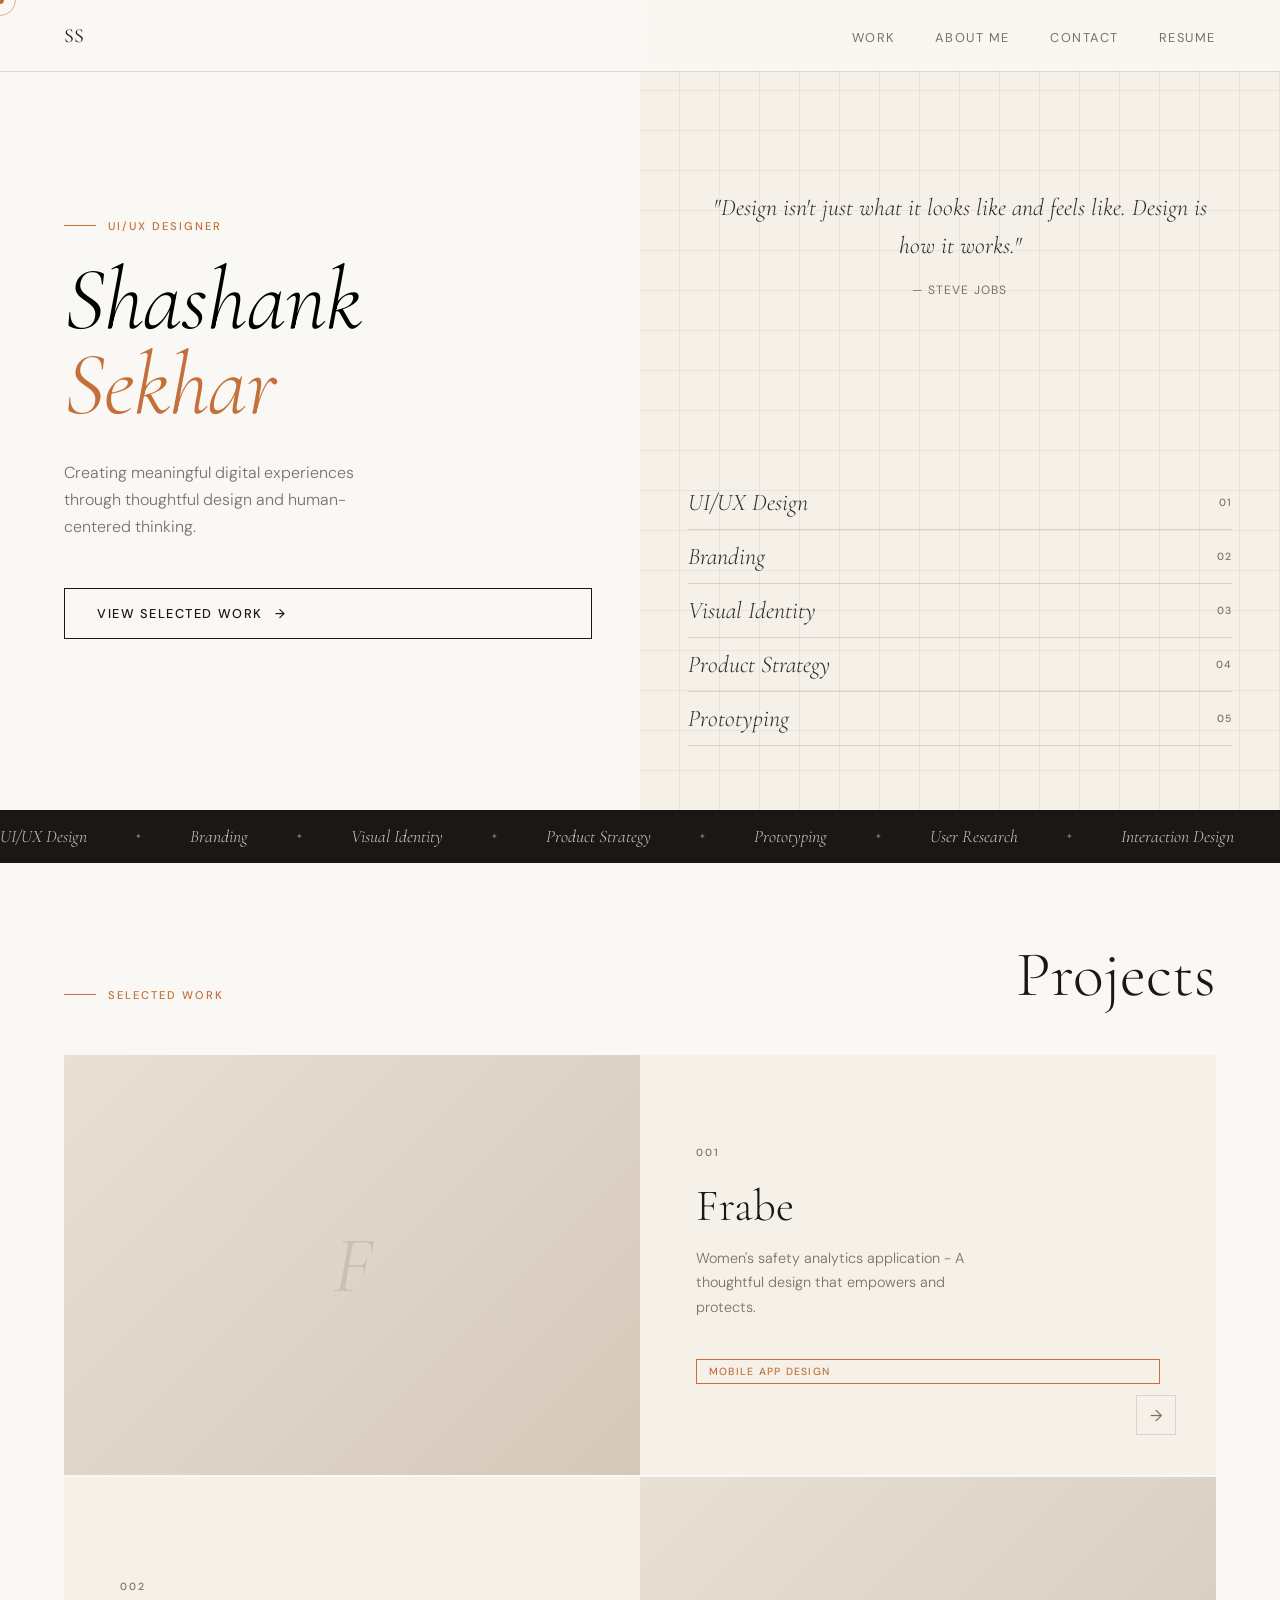
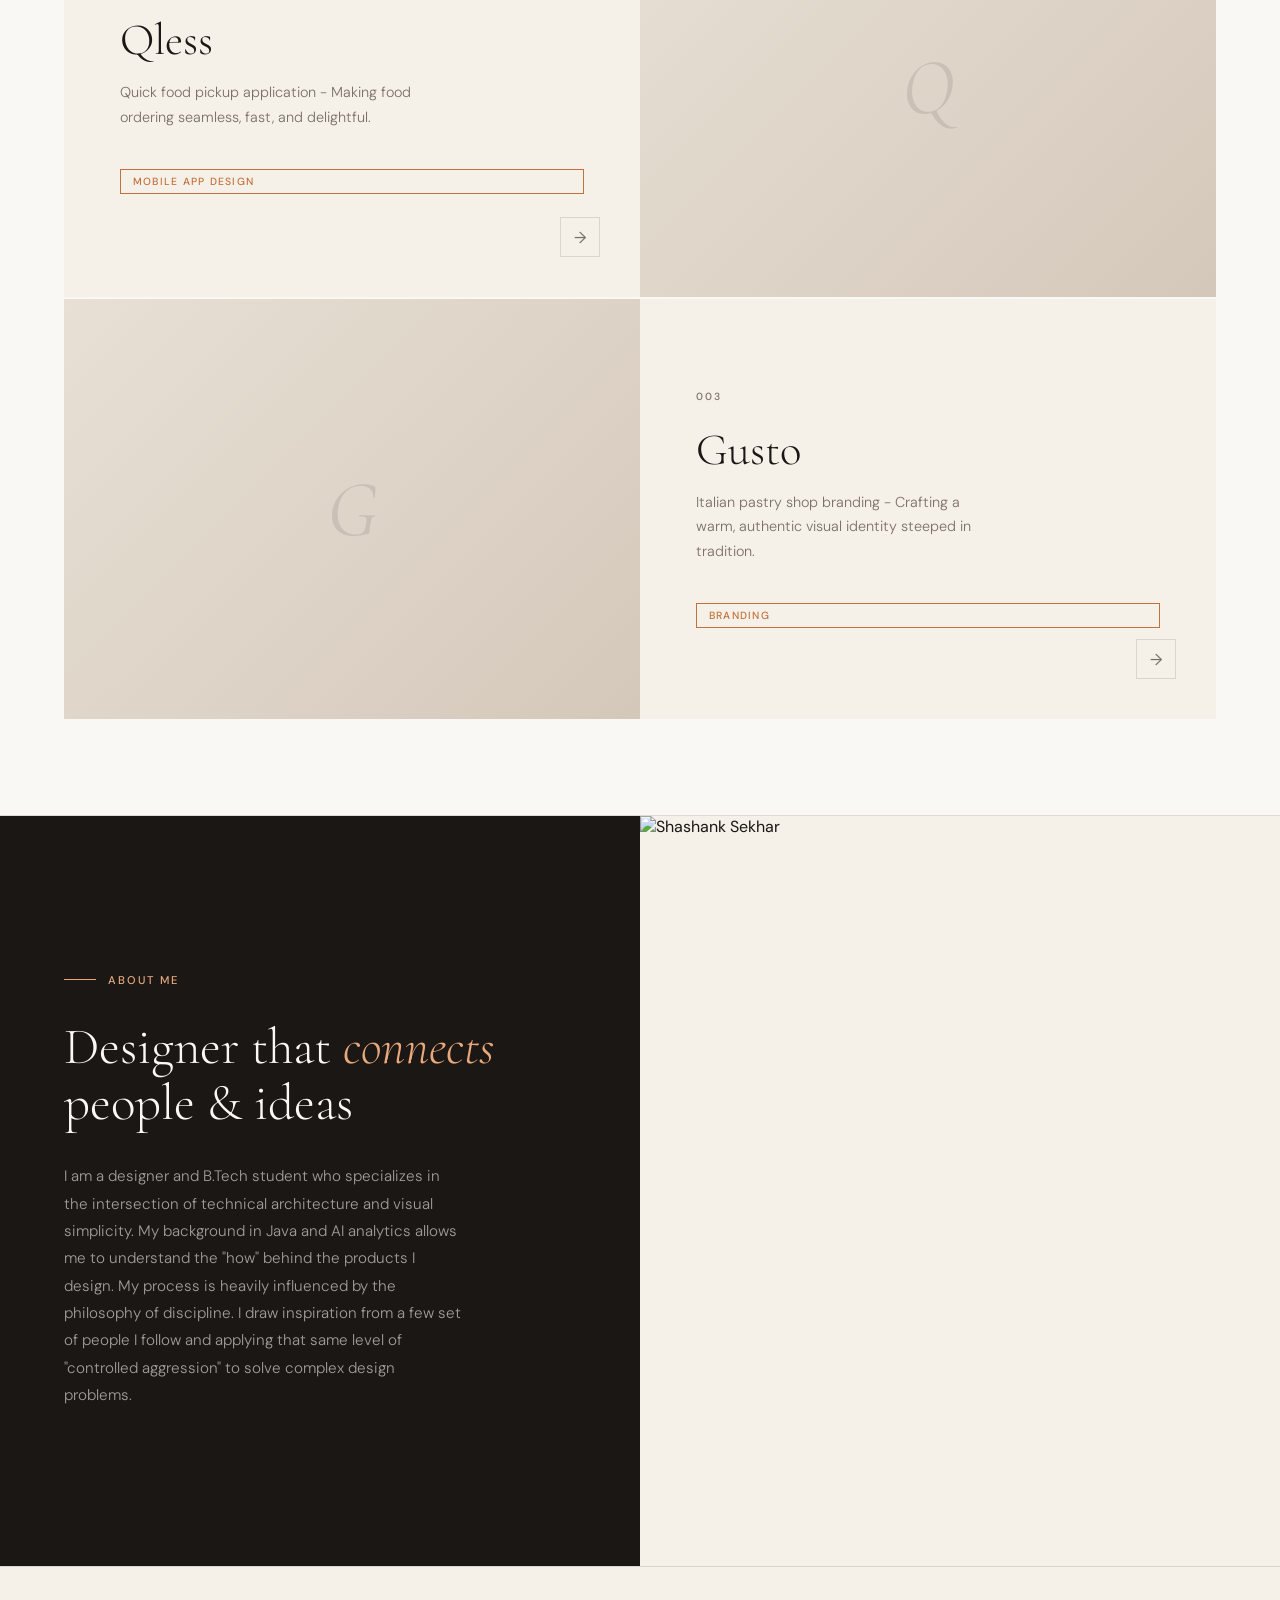
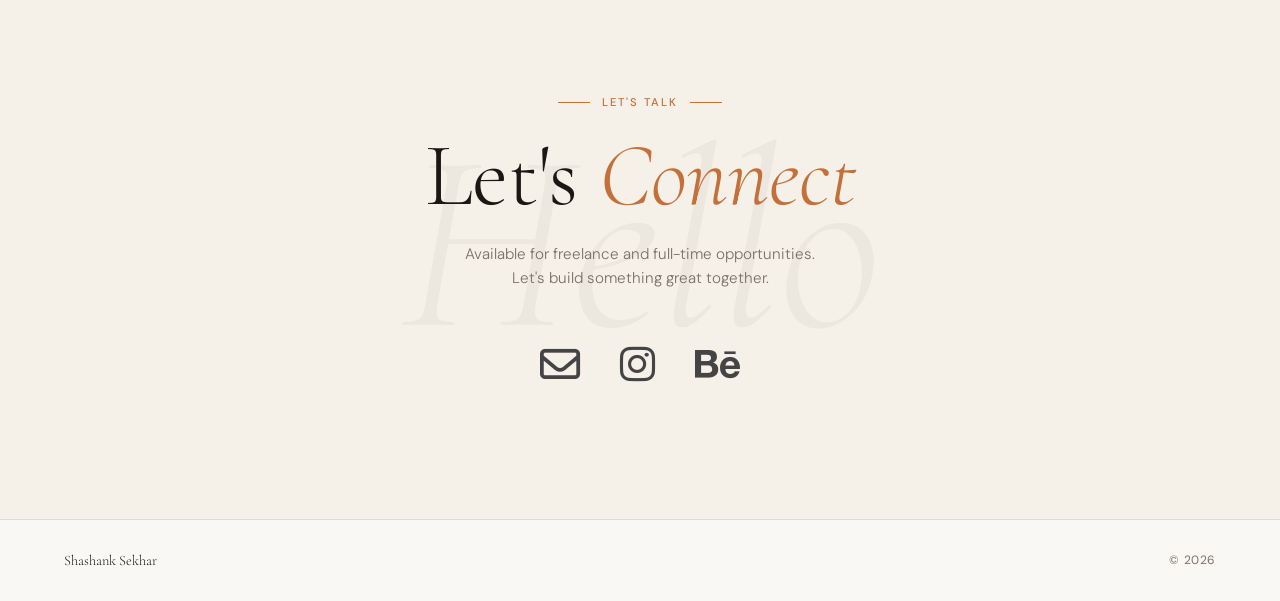
==== index.html @ e423a599 "Update index.html" ====
<!DOCTYPE html>
<html lang="en">
<head>
<meta charset="UTF-8">
<meta name="viewport" content="width=device-width, initial-scale=1.0">
<title>Shashank Sekhar — UI/UX Designer</title>
<link href="https://fonts.googleapis.com/css2?family=Cormorant+Garamond:ital,wght@0,300;0,400;0,500;1,300;1,400&family=DM+Sans:wght@300;400;500&display=swap" rel="stylesheet">
<link rel="stylesheet" href="https://cdnjs.cloudflare.com/ajax/libs/font-awesome/6.7.2/css/all.min.css">
<style>
  *, *::before, *::after { box-sizing: border-box; margin: 0; padding: 0; }

  :root {
    --cream: #F5F0E8;
    --off-white: #FAF8F4;
    --dark: #1A1714;
    --dark-2: #2E2A26;
    --accent: #C4703A;
    --accent-light: #E8A87C;
    --muted: #7A7068;
    --line: rgba(26,23,20,0.12);
    --font-serif: 'Cormorant Garamond', Georgia, serif;
    --font-sans: 'DM Sans', system-ui, sans-serif;
  }

  html { scroll-behavior: smooth; }

  body {
    font-family: var(--font-sans);
    background: var(--off-white);
    color: var(--dark);
    overflow-x: hidden;
  }

  /* NAV */
  nav {
    position: fixed;
    top: 0; left: 0; right: 0;
    z-index: 100;
    display: flex;
    justify-content: space-between;
    align-items: center;
    padding: 1.5rem 4rem;
    mix-blend-mode: normal;
  }

  nav::before {
    content: '';
    position: absolute;
    inset: 0;
    background: rgba(250,248,244,0.85);
    backdrop-filter: blur(12px);
    -webkit-backdrop-filter: blur(12px);
    border-bottom: 1px solid var(--line);
  }

  .nav-logo {
    font-family: var(--font-serif);
    font-size: 1.25rem;
    font-weight: 400;
    letter-spacing: 0.02em;
    color: var(--dark);
    text-decoration: none;
    position: relative;
  }

  .nav-links {
    display: flex;
    gap: 2.5rem;
    list-style: none;
    position: relative;
  }

  .nav-links a {
    font-size: 0.8rem;
    font-weight: 400;
    letter-spacing: 0.12em;
    text-transform: uppercase;
    color: var(--muted);
    text-decoration: none;
    transition: color 0.3s;
  }

  .nav-links a:hover { color: var(--dark); }

  .social-links {
    display: flex;
    justify-content: center;
    gap: 40px;
  }

  .social-icon {
    font-size: 2.5rem; /* Large enough to be a focal point */
    color: #444; /* Dim by default */
    transition: all 0.4s cubic-bezier(0.175, 0.885, 0.32, 1.275);
    text-decoration: none;
  }

  .social-icon:hover {
    color: var(--accent-purple);
    transform: translateY(-10px) scale(1.1); /* The signature "Designer" lift */
  }
  
  .fa-envelope:hover { color: #ea4335; } /* Gmail Red */
  .fa-instagram:hover { color: #e1306c; } /* Insta Pink */
  .fa-behance:hover { color: #0057ff; }   /* Behance Blue */


  /* HERO */
  .hero {
    min-height: 90vh;
    display: grid;
    grid-template-columns: 1fr 1fr;
    position: relative;
    overflow: hidden;
  }

  .hero-left {
    display: flex;
    flex-direction: column;
    justify-content: center;
    padding: 8rem 3rem 5rem 4rem;
    position: relative;
    z-index: 1;
  }

  .hero-label {
    font-size: 0.7rem;
    letter-spacing: 0.18em;
    text-transform: uppercase;
    color: var(--accent);
    margin-bottom: 1.5rem;
    font-weight: 500;
    display: flex;
    align-items: center;
    gap: 0.75rem;
  }

  .hero-label::before {
    content: '';
    display: block;
    width: 2rem;
    height: 1px;
    background: var(--accent);
  }

  .hero-name {
    font-family: var(--font-serif);
    font-size: clamp(3.5rem, 7vw, 6.5rem);
    font-weight: 300;
    line-height: 0.95;
    letter-spacing: -0.01em;
    margin-bottom: 2rem;
    color: var(--dark);
  }

  .hero-name em {
    font-style: italic;
    color: var(--accent);
  }

  .hero-desc {
    font-size: 1rem;
    line-height: 1.7;
    color: var(--muted);
    max-width: 30ch;
    margin-bottom: 3rem;
    font-weight: 300;
  }

  .hero-cta {
    display: inline-flex;
    align-items: center;
    gap: 0.75rem;
    font-size: 0.8rem;
    letter-spacing: 0.12em;
    text-transform: uppercase;
    font-weight: 500;
    color: var(--dark);
    text-decoration: none;
    padding: 1rem 2rem;
    border: 1px solid var(--dark);
    transition: all 0.3s;
    position: relative;
    overflow: hidden;
  }

  .hero-cta::before {
    content: '';
    position: absolute;
    inset: 0;
    background: var(--dark);
    transform: translateX(-100%);
    transition: transform 0.4s cubic-bezier(0.16, 1, 0.3, 1);
  }

  .hero-cta:hover::before { transform: translateX(0); }
  .hero-cta:hover { color: var(--off-white); }
  .hero-cta span { position: relative; }

  .hero-right {
    position: relative;
    background: var(--cream);
    overflow: hidden;
  }

  .hero-bg-pattern {
    position: absolute;
    inset: 0;
    opacity: 0.06;
    background-image:
      repeating-linear-gradient(0deg, transparent, transparent 39px, var(--dark) 39px, var(--dark) 40px),
      repeating-linear-gradient(90deg, transparent, transparent 39px, var(--dark) 39px, var(--dark) 40px);
  }

  .hero-skills {
    position: absolute;
    bottom: 4rem;
    left: 3rem;
    right: 3rem;
    display: flex;
    flex-direction: column;
    gap: 0.75rem;
  }

  .skill-item {
    display: flex;
    align-items: center;
    justify-content: space-between;
    padding-bottom: 0.75rem;
    border-bottom: 1px solid var(--line);
    animation: slideIn 0.6s both;
  }

  .skill-item:nth-child(1) { animation-delay: 0.1s; }
  .skill-item:nth-child(2) { animation-delay: 0.2s; }
  .skill-item:nth-child(3) { animation-delay: 0.3s; }
  .skill-item:nth-child(4) { animation-delay: 0.4s; }
  .skill-item:nth-child(5) { animation-delay: 0.5s; }

  @keyframes slideIn {
    from { opacity: 0; transform: translateX(20px); }
    to { opacity: 1; transform: translateX(0); }
  }

  .skill-name {
    font-family: var(--font-serif);
    font-size: 1.5rem;
    font-weight: 300;
    font-style: italic;
    color: var(--dark-2);
  }

  .skill-num {
    font-size: 0.65rem;
    letter-spacing: 0.1em;
    color: var(--muted);
    font-weight: 500;
  }

  .hero-quote {
    position: absolute;
    top: 30%;
    left: 50%;
    transform: translate(-50%, -50%);
    text-align: center;
    width: 80%;
  }

  .hero-quote blockquote {
    font-family: var(--font-serif);
    font-size: clamp(1.1rem, 2vw, 1.5rem);
    font-weight: 300;
    font-style: italic;
    line-height: 1.6;
    color: var(--dark-2);
  }

  .hero-quote cite {
    display: block;
    margin-top: 1rem;
    font-size: 0.75rem;
    letter-spacing: 0.1em;
    text-transform: uppercase;
    color: var(--muted);
    font-style: normal;
  }

  /* MARQUEE */
  .marquee-strip {
    background: var(--dark);
    color: var(--off-white);
    padding: 1rem 0;
    overflow: hidden;
    white-space: nowrap;
  }

  .marquee-inner {
    display: inline-flex;
    gap: 3rem;
    animation: marquee 18s linear infinite;
  }

  .marquee-item {
    font-family: var(--font-serif);
    font-size: 1.1rem;
    font-style: italic;
    font-weight: 300;
    opacity: 0.8;
    display: flex;
    align-items: center;
    gap: 3rem;
  }

  .marquee-item::after {
    content: '✦';
    font-style: normal;
    font-size: 0.5rem;
    opacity: 0.5;
  }

  @keyframes marquee {
    from { transform: translateX(0); }
    to { transform: translateX(-50%); }
  }

  /* WORK SECTION */
  .section-header {
    display: flex;
    align-items: baseline;
    justify-content: space-between;
    padding: 5rem 4rem 3rem;
  }

  .section-label {
    font-size: 0.7rem;
    letter-spacing: 0.18em;
    text-transform: uppercase;
    color: var(--accent);
    font-weight: 500;
    display: flex;
    align-items: center;
    gap: 0.75rem;
  }

  .section-label::before {
    content: '';
    display: block;
    width: 2rem;
    height: 1px;
    background: var(--accent);
  }

  .section-title {
    font-family: var(--font-serif);
    font-size: clamp(2.5rem, 5vw, 4rem);
    font-weight: 300;
    line-height: 1;
    color: var(--dark);
  }

  /* PROJECTS */
  .projects-grid {
    padding: 0 4rem 6rem;
    display: grid;
    gap: 2px;
  }

  .project-card {
    display: grid;
    grid-template-columns: 1fr 1fr;
    min-height: 420px;
    background: var(--cream);
    overflow: hidden;
    position: relative;
    text-decoration: none;
    color: inherit;
  }

  .project-card:nth-child(even) {
    direction: rtl;
  }

  .project-card:nth-child(even) > * {
    direction: ltr;
  }

  .project-img {
    position: relative;
    overflow: hidden;
    background: #E8E0D5;
  }

  .project-img img {
    width: 100%;
    height: 100%;
    object-fit: cover;
    transition: transform 0.7s cubic-bezier(0.16, 1, 0.3, 1);
    display: block;
  }

  .project-card:hover .project-img img {
    transform: scale(1.04);
  }

  .project-img-placeholder {
    width: 100%;
    height: 100%;
    display: flex;
    align-items: center;
    justify-content: center;
    background: linear-gradient(135deg, #E8E0D5, #D4C8BA);
    font-family: var(--font-serif);
    font-size: 5rem;
    color: rgba(26,23,20,0.1);
    font-style: italic;
  }

  .project-info {
    padding: 3.5rem;
    display: flex;
    flex-direction: column;
    justify-content: center;
    background: var(--cream);
    position: relative;
  }

  .project-number {
    font-size: 0.65rem;
    letter-spacing: 0.18em;
    text-transform: uppercase;
    color: var(--muted);
    margin-bottom: 1.5rem;
    font-weight: 500;
  }

  .project-title {
    font-family: var(--font-serif);
    font-size: 2.8rem;
    font-weight: 300;
    line-height: 1.05;
    color: var(--dark);
    margin-bottom: 1rem;
  }

  .project-desc {
    font-size: 0.9rem;
    line-height: 1.7;
    color: var(--muted);
    font-weight: 300;
    max-width: 30ch;
    margin-bottom: 2.5rem;
  }

  .project-tag {
    display: inline-block;
    font-size: 0.65rem;
    letter-spacing: 0.12em;
    text-transform: uppercase;
    color: var(--accent);
    border: 1px solid var(--accent);
    padding: 0.3rem 0.75rem;
    font-weight: 500;
  }

  .project-arrow {
    position: absolute;
    bottom: 2.5rem;
    right: 2.5rem;
    width: 2.5rem;
    height: 2.5rem;
    border: 1px solid var(--line);
    display: flex;
    align-items: center;
    justify-content: center;
    transition: all 0.3s;
    color: var(--muted);
  }

  .project-card:hover .project-arrow {
    background: var(--dark);
    color: var(--off-white);
    border-color: var(--dark);
  }

  /* ABOUT SECTION */
  .about-section {
    display: grid;
    grid-template-columns: 1fr 1fr;
    border-top: 1px solid var(--line);
  }

  .about-left {
    padding: 6rem 4rem;
    background: var(--dark);
    color: var(--off-white);
    display: flex;
    flex-direction: column;
    justify-content: center;
  }

  .about-label-light {
    font-size: 0.7rem;
    letter-spacing: 0.18em;
    text-transform: uppercase;
    color: var(--accent-light);
    margin-bottom: 2rem;
    font-weight: 500;
    display: flex;
    align-items: center;
    gap: 0.75rem;
  }

  .about-label-light::before {
    content: '';
    display: block;
    width: 2rem;
    height: 1px;
    background: var(--accent-light);
  }

  .about-heading {
    font-family: var(--font-serif);
    font-size: clamp(2.2rem, 4vw, 3.5rem);
    font-weight: 300;
    line-height: 1.1;
    margin-bottom: 2rem;
    color: var(--off-white);
  }

  .about-heading em {
    font-style: italic;
    color: var(--accent-light);
  }

  .about-text {
    font-size: 0.95rem;
    line-height: 1.8;
    color: rgba(250,248,244,0.6);
    font-weight: 300;
    max-width: 40ch;
  }

  .about-right {
    padding: 0;
    min-height: 750px;
    overflow: hidden;
    background: var(--cream);
  }
  .about-image {
    width: 100%;
    height: 100%;
    object-fit:contain;
    display: block;
  }
  .about-stat {
    border-bottom: 1px solid var(--line);
    padding-bottom: 2.5rem;
  }

  .about-stat:last-child { border-bottom: none; padding-bottom: 0; }

  .stat-number {
    font-family: var(--font-serif);
    font-size: 3rem;
    font-weight: 300;
    color: var(--dark);
    line-height: 1;
    margin-bottom: 0.4rem;
  }

  .stat-label {
    font-size: 0.75rem;
    letter-spacing: 0.12em;
    text-transform: uppercase;
    color: var(--muted);
    font-weight: 500;
  }

  /* CONNECT */
  .connect-section {
    text-align: center;
    padding: 8rem 4rem;
    background: var(--cream);
    border-top: 1px solid var(--line);
    position: relative;
    overflow: hidden;
  }

  .connect-bg {
    position: absolute;
    inset: 0;
    display: flex;
    align-items: center;
    justify-content: center;
    pointer-events: none;
    overflow: hidden;
  }

  .connect-bg-text {
    font-family: var(--font-serif);
    font-size: 20vw;
    font-weight: 300;
    color: rgba(26,23,20,0.04);
    white-space: nowrap;
    font-style: italic;
  }

  .connect-inner {
    position: relative;
  }

  .connect-label {
    font-size: 0.7rem;
    letter-spacing: 0.18em;
    text-transform: uppercase;
    color: var(--accent);
    margin-bottom: 1.5rem;
    font-weight: 500;
    display: flex;
    align-items: center;
    justify-content: center;
    gap: 0.75rem;
  }

  .connect-label::before, .connect-label::after {
    content: '';
    display: block;
    width: 2rem;
    height: 1px;
    background: var(--accent);
  }

  .connect-title {
    font-family: var(--font-serif);
    font-size: clamp(3rem, 7vw, 6rem);
    font-weight: 300;
    line-height: 0.95;
    color: var(--dark);
    margin-bottom: 1.5rem;
  }

  .connect-title em {
    font-style: italic;
    color: var(--accent);
  }

  .connect-subtitle {
    font-size: 0.95rem;
    color: var(--muted);
    font-weight: 300;
    margin-bottom: 3rem;
    line-height: 1.6;
  }

  .connect-email {
    font-family: var(--font-serif);
    font-size: 1.5rem;
    font-weight: 300;
    color: var(--dark);
    text-decoration: none;
    letter-spacing: 0.02em;
    border-bottom: 1px solid var(--dark);
    padding-bottom: 0.2rem;
    transition: color 0.3s, border-color 0.3s;
  }

  .connect-email:hover {
    color: var(--accent);
    border-color: var(--accent);
  }

  /* FOOTER */
  footer {
    display: flex;
    justify-content: space-between;
    align-items: center;
    padding: 2rem 4rem;
    border-top: 1px solid var(--line);
    background: var(--off-white);
  }

  .footer-name {
    font-family: var(--font-serif);
    font-size: 0.9rem;
    color: var(--dark);
    font-weight: 300;
  }

  .footer-copy {
    font-size: 0.75rem;
    color: var(--muted);
    letter-spacing: 0.05em;
  }

  /* ENTRY ANIMATIONS */
  .fade-up {
    opacity: 0;
    transform: translateY(30px);
    transition: opacity 0.8s cubic-bezier(0.16, 1, 0.3, 1), transform 0.8s cubic-bezier(0.16, 1, 0.3, 1);
  }

  .fade-up.visible {
    opacity: 1;
    transform: none;
  }

  /* CURSOR DOT */
  .cursor {
    width: 8px;
    height: 8px;
    border-radius: 50%;
    background: var(--accent);
    position: fixed;
    pointer-events: none;
    z-index: 9999;
    transform: translate(-50%, -50%);
    transition: width 0.3s, height 0.3s, background 0.3s;
    mix-blend-mode: multiply;
  }

  .cursor-ring {
    width: 32px;
    height: 32px;
    border: 1px solid var(--accent);
    border-radius: 50%;
    position: fixed;
    pointer-events: none;
    z-index: 9998;
    transform: translate(-50%, -50%);
    transition: width 0.4s, height 0.4s, border-color 0.3s;
    opacity: 0.5;
  }

  @media (max-width: 900px) {
    nav { padding: 1.5rem 2rem; }
    .hero { grid-template-columns: 1fr; }
    .hero-left { padding: 7rem 2rem 4rem; }
    .hero-right { min-height: 50vh; }
    .hero-quote { display: none; }
    .section-header { padding: 4rem 2rem 2rem; flex-direction: column; gap: 1rem; }
    .projects-grid { padding: 0 2rem 4rem; }
    .project-card { grid-template-columns: 1fr; min-height: auto; }
    .project-card:nth-child(even) { direction: ltr; }
    .project-info { padding: 2.5rem 2rem; }
    .about-section { grid-template-columns: 1fr; }
    .about-left, .about-right { padding: 4rem 2rem; }
    .connect-section { padding: 6rem 2rem; }
    footer { padding: 1.5rem 2rem; }
    .cursor, .cursor-ring { display: none; }
  }
</style>
</head>
<body>

<div class="cursor" id="cursor"></div>
<div class="cursor-ring" id="cursorRing"></div>

<nav>
  <a href="#" class="nav-logo">SS</a>
  <ul class="nav-links">
    <li><a href="#work">Work</a></li>
    <li><a href="#about">About me</a></li>
    <li><a href="#connect">Contact</a></li>
    <li><a href="Resume.html">Resume</a></li>
  </ul>
</nav>

<!-- HERO -->
<section class="hero">
  <div class="hero-left">
    <p class="hero-label">UI/UX Designer</p>
    <h1 class="hero-name"><em style="color: black;">Shashank</em><br><em>Sekhar</em></h1>
    <p class="hero-desc">Creating meaningful digital experiences through thoughtful design and human-centered thinking.</p>
    <a href="#work" class="hero-cta">
      <span>View Selected Work</span>
      <span>→</span>
    </a>
  </div>
  <div class="hero-right">
    <div class="hero-bg-pattern"></div>
    <div class="hero-quote">
      <blockquote>"Design isn't just what it looks like and feels like. Design is how it works."</blockquote>
      <cite>— Steve Jobs</cite>
    </div>
    <div class="hero-skills">
      <div class="skill-item">
        <span class="skill-name">UI/UX Design</span>
        <span class="skill-num">01</span>
      </div>
      <div class="skill-item">
        <span class="skill-name">Branding</span>
        <span class="skill-num">02</span>
      </div>
      <div class="skill-item">
        <span class="skill-name">Visual Identity</span>
        <span class="skill-num">03</span>
      </div>
      <div class="skill-item">
        <span class="skill-name">Product Strategy</span>
        <span class="skill-num">04</span>
      </div>
      <div class="skill-item">
        <span class="skill-name">Prototyping</span>
        <span class="skill-num">05</span>
      </div>
    </div>
  </div>
</section>

<!-- MARQUEE -->
<div class="marquee-strip">
  <div class="marquee-inner">
    <span class="marquee-item">UI/UX Design</span>
    <span class="marquee-item">Branding</span>
    <span class="marquee-item">Visual Identity</span>
    <span class="marquee-item">Product Strategy</span>
    <span class="marquee-item">Prototyping</span>
    <span class="marquee-item">User Research</span>
    <span class="marquee-item">Interaction Design</span>
    <span class="marquee-item">UI/UX Design</span>
    <span class="marquee-item">Branding</span>
    <span class="marquee-item">Visual Identity</span>
    <span class="marquee-item">Product Strategy</span>
    <span class="marquee-item">Prototyping</span>
    <span class="marquee-item">User Research</span>
    <span class="marquee-item">Interaction Design</span>
  </div>
</div>

<!-- WORK SECTION -->
<section id="work">
  <div class="section-header fade-up">
    <p class="section-label">Selected Work</p>
    <h2 class="section-title">Projects</h2>
  </div>

  <div class="projects-grid">
    <!-- Frabe -->
    <a href="Frabe.html" class="project-card fade-up" target="_blank">
      <div class="project-img">
        <img src="Frabe.png" alt="Frabe project" onerror="this.style.display='none'; this.nextElementSibling.style.display='flex';">
        <div class="project-img-placeholder" style="display:none;">F</div>
      </div>
      <div class="project-info">
        <p class="project-number">001</p>
        <h3 class="project-title">Frabe</h3>
        <p class="project-desc">Women's safety analytics application - A thoughtful design that empowers and protects.</p>
        <span class="project-tag">Mobile App Design</span>
        <div class="project-arrow">→</div>
      </div>
    </a>

    <!-- Qless -->
    <a href="QLess.html" class="project-card fade-up" target="_blank">
      <div class="project-img">
        <img src="Qless.png" alt="Qless project" onerror="this.style.display='none'; this.nextElementSibling.style.display='flex';">
        <div class="project-img-placeholder" style="display:none;">Q</div>
      </div>
      <div class="project-info">
        <p class="project-number">002</p>
        <h3 class="project-title">Qless</h3>
        <p class="project-desc">Quick food pickup application - Making food ordering seamless, fast, and delightful.</p>
        <span class="project-tag">Mobile App Design</span>
        <div class="project-arrow">→</div>
      </div>
    </a>

    <!-- Gusto -->
    <a href="Gusto.html" class="project-card fade-up" target="_blank">
      <div class="project-img">
        <img src="Gusto.png" alt="Gusto project" onerror="this.style.display='none'; this.nextElementSibling.style.display='flex';">
        <div class="project-img-placeholder" style="display:none;">G</div>
      </div>
      <div class="project-info">
        <p class="project-number">003</p>
        <h3 class="project-title">Gusto</h3>
        <p class="project-desc">Italian pastry shop branding - Crafting a warm, authentic visual identity steeped in tradition.</p>
        <span class="project-tag">Branding</span>
        <div class="project-arrow">→</div>
      </div>
    </a>
  </div>
</section>

<!-- ABOUT SECTION -->
<section id="about" class="about-section">
  <div class="about-left fade-up">
    <p class="about-label-light">About Me</p>
    <h2 class="about-heading">Designer that <em>connects</em> people & ideas</h2>
    <p class="about-text">I am a designer and B.Tech student who specializes in the intersection of technical architecture and visual simplicity. 
      My background in Java and AI analytics allows me to understand the "how" behind the products I design. 
      My process is heavily influenced by the philosophy of discipline. I draw inspiration from a few set of people I follow and applying that same level of "controlled aggression" to solve complex design problems.
</p>
  </div>
  <div class="about-right fade-up">
    <img src="Shashank.jpeg" alt="Shashank Sekhar" class="about-image">
  </div>
</section>

<!-- CONNECT SECTION -->
<section id="connect" class="connect-section">
  <div class="connect-bg">
    <span class="connect-bg-text">Hello</span>
  </div>
  <div class="connect-inner fade-up">
    <p class="connect-label">Let's Talk</p>
    <h2 class="connect-title">Let's <em>Connect</em></h2>
    <p class="connect-subtitle">Available for freelance and full-time opportunities.<br>Let's build something great together.</p>
    <div class="social-links">
        <a href="mailto:vsshashank08@gmail.com" class="social-icon" title="Email Me">
            <i class="fa-regular fa-envelope"></i>
        </a>
        
        <a href="https://www.instagram.com/shas_hank.008/" target="_blank" class="social-icon" title="Instagram">
            <i class="fa-brands fa-instagram"></i>
        </a>
        
        <a href="https://www.behance.net/shashanksekhar2" target="_blank" class="social-icon" title="Behance">
            <i class="fa-brands fa-behance"></i>
        </a>
    </div>  </div>
</section>

<!-- FOOTER -->
<footer>
  <span class="footer-name">Shashank Sekhar</span>
  <span class="footer-copy">© 2026</span>
</footer>

<script>
  const cursor = document.getElementById('cursor');
  const cursorRing = document.getElementById('cursorRing');
  let mouseX = 0, mouseY = 0;
  let ringX = 0, ringY = 0;

  document.addEventListener('mousemove', e => {
    mouseX = e.clientX;
    mouseY = e.clientY;
    cursor.style.left = mouseX + 'px';
    cursor.style.top = mouseY + 'px';
  });

  function animateRing() {
    ringX += (mouseX - ringX) * 0.12;
    ringY += (mouseY - ringY) * 0.12;
    cursorRing.style.left = ringX + 'px';
    cursorRing.style.top = ringY + 'px';
    requestAnimationFrame(animateRing);
  }
  animateRing();

  document.querySelectorAll('a').forEach(el => {
    el.addEventListener('mouseenter', () => {
      cursor.style.width = '14px';
      cursor.style.height = '14px';
      cursorRing.style.width = '48px';
      cursorRing.style.height = '48px';
    });
    el.addEventListener('mouseleave', () => {
      cursor.style.width = '8px';
      cursor.style.height = '8px';
      cursorRing.style.width = '32px';
      cursorRing.style.height = '32px';
    });
  });

  const observer = new IntersectionObserver(entries => {
    entries.forEach(e => {
      if (e.isIntersecting) {
        e.target.classList.add('visible');
        observer.unobserve(e.target);
      }
    });
  }, { threshold: 0.15 });

  document.querySelectorAll('.fade-up').forEach(el => observer.observe(el));
</script>
</body>
</html>
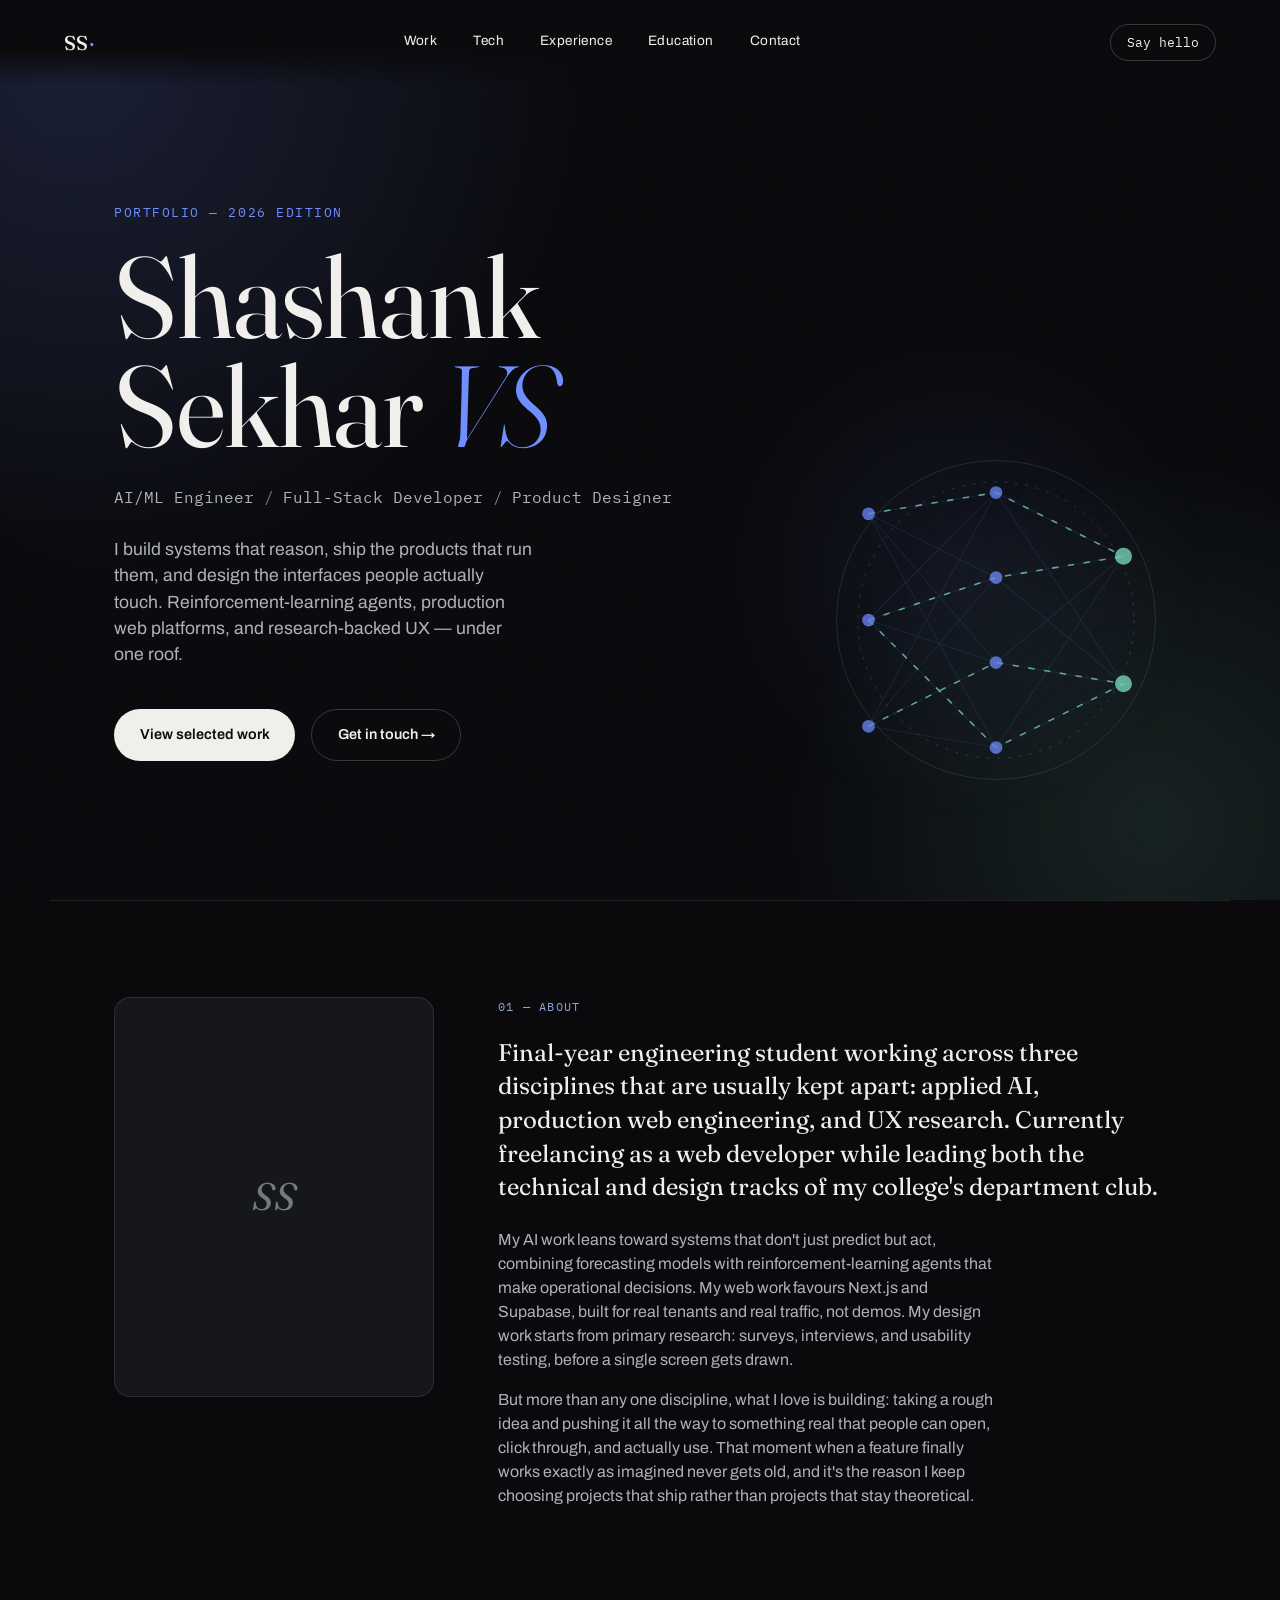
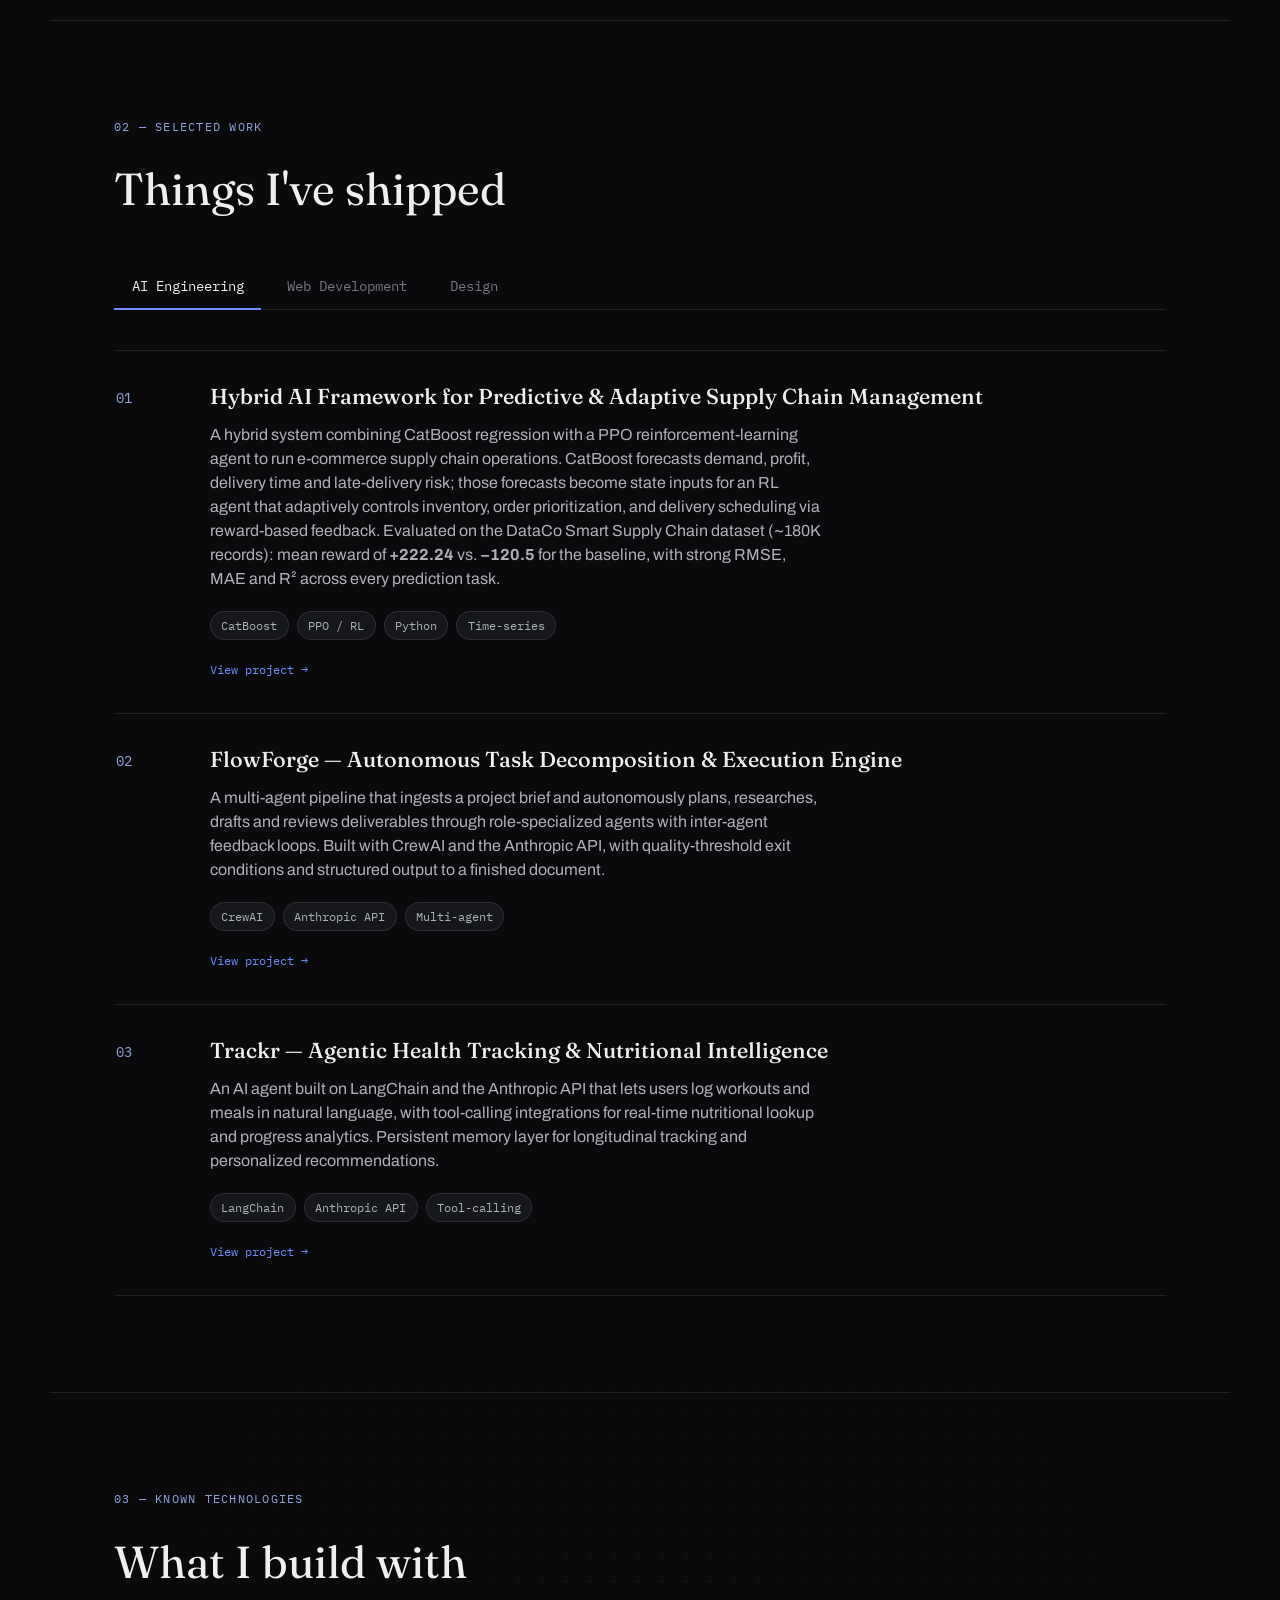
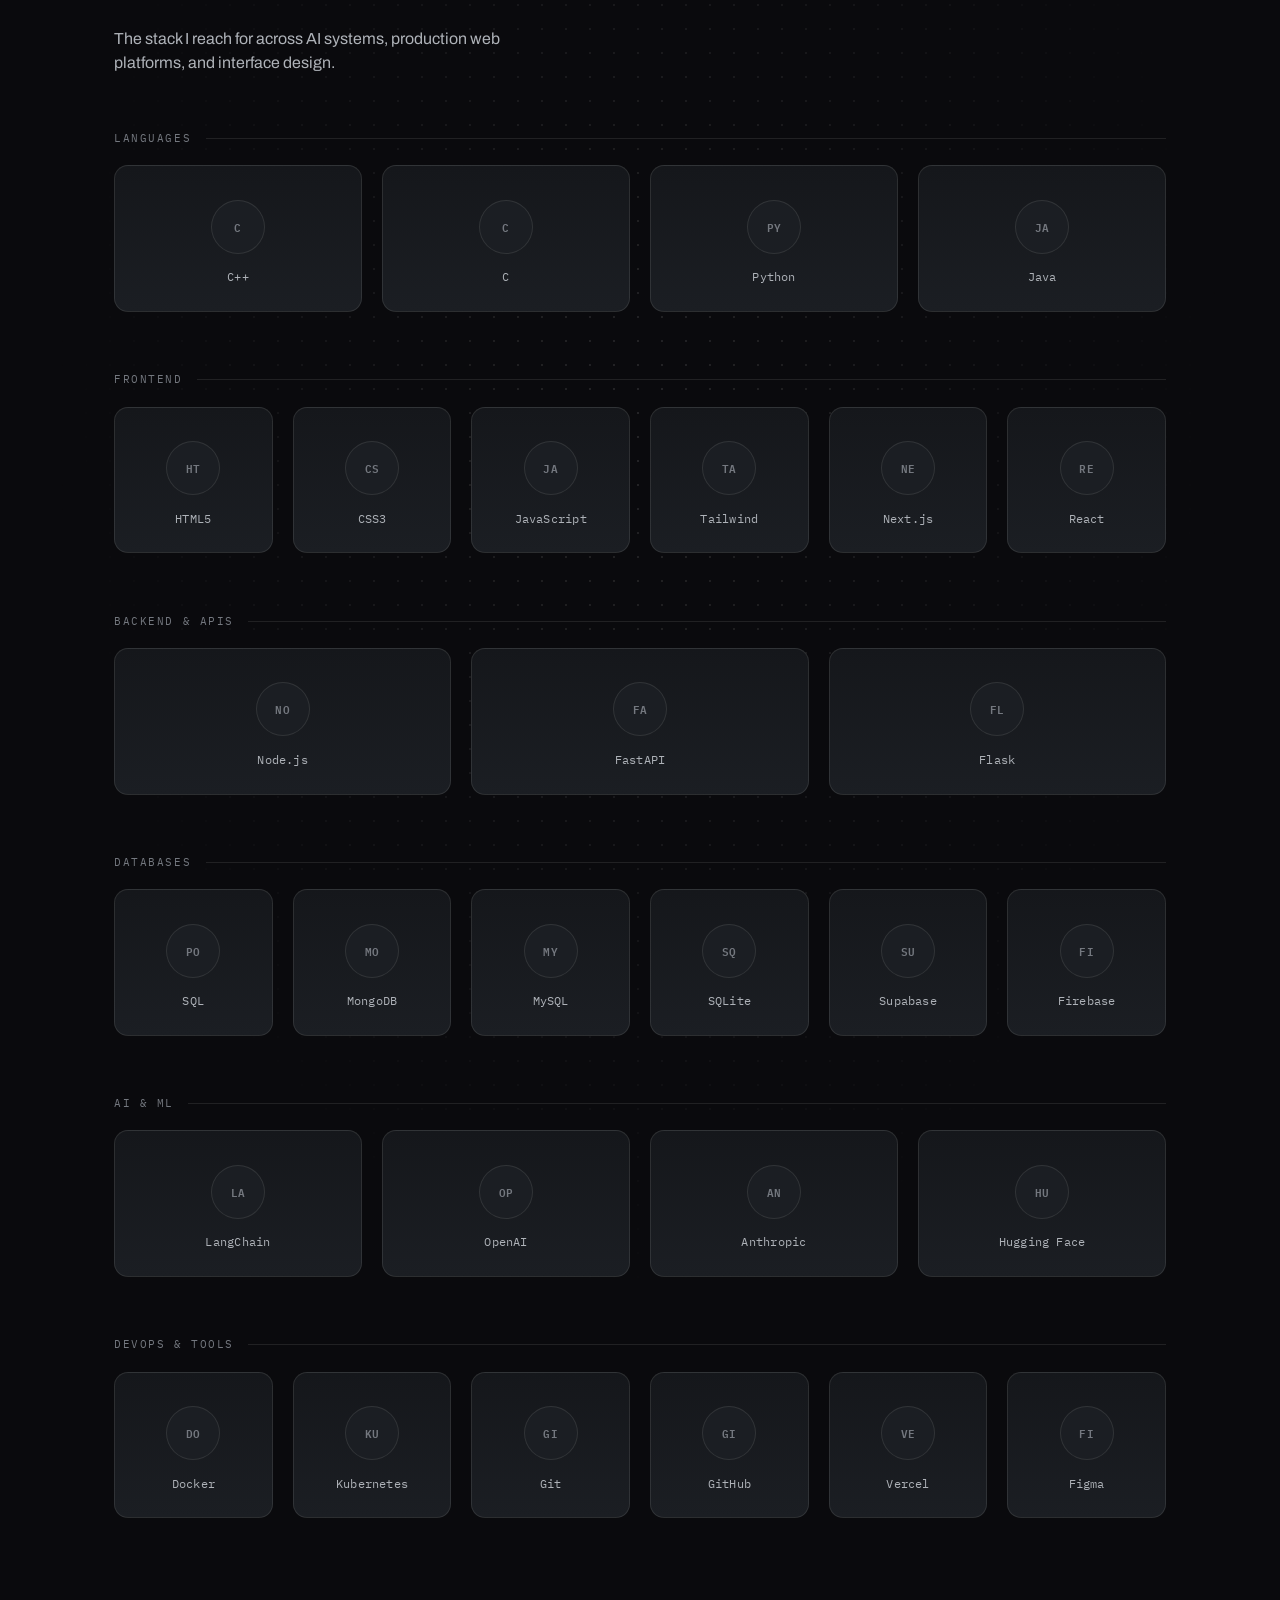
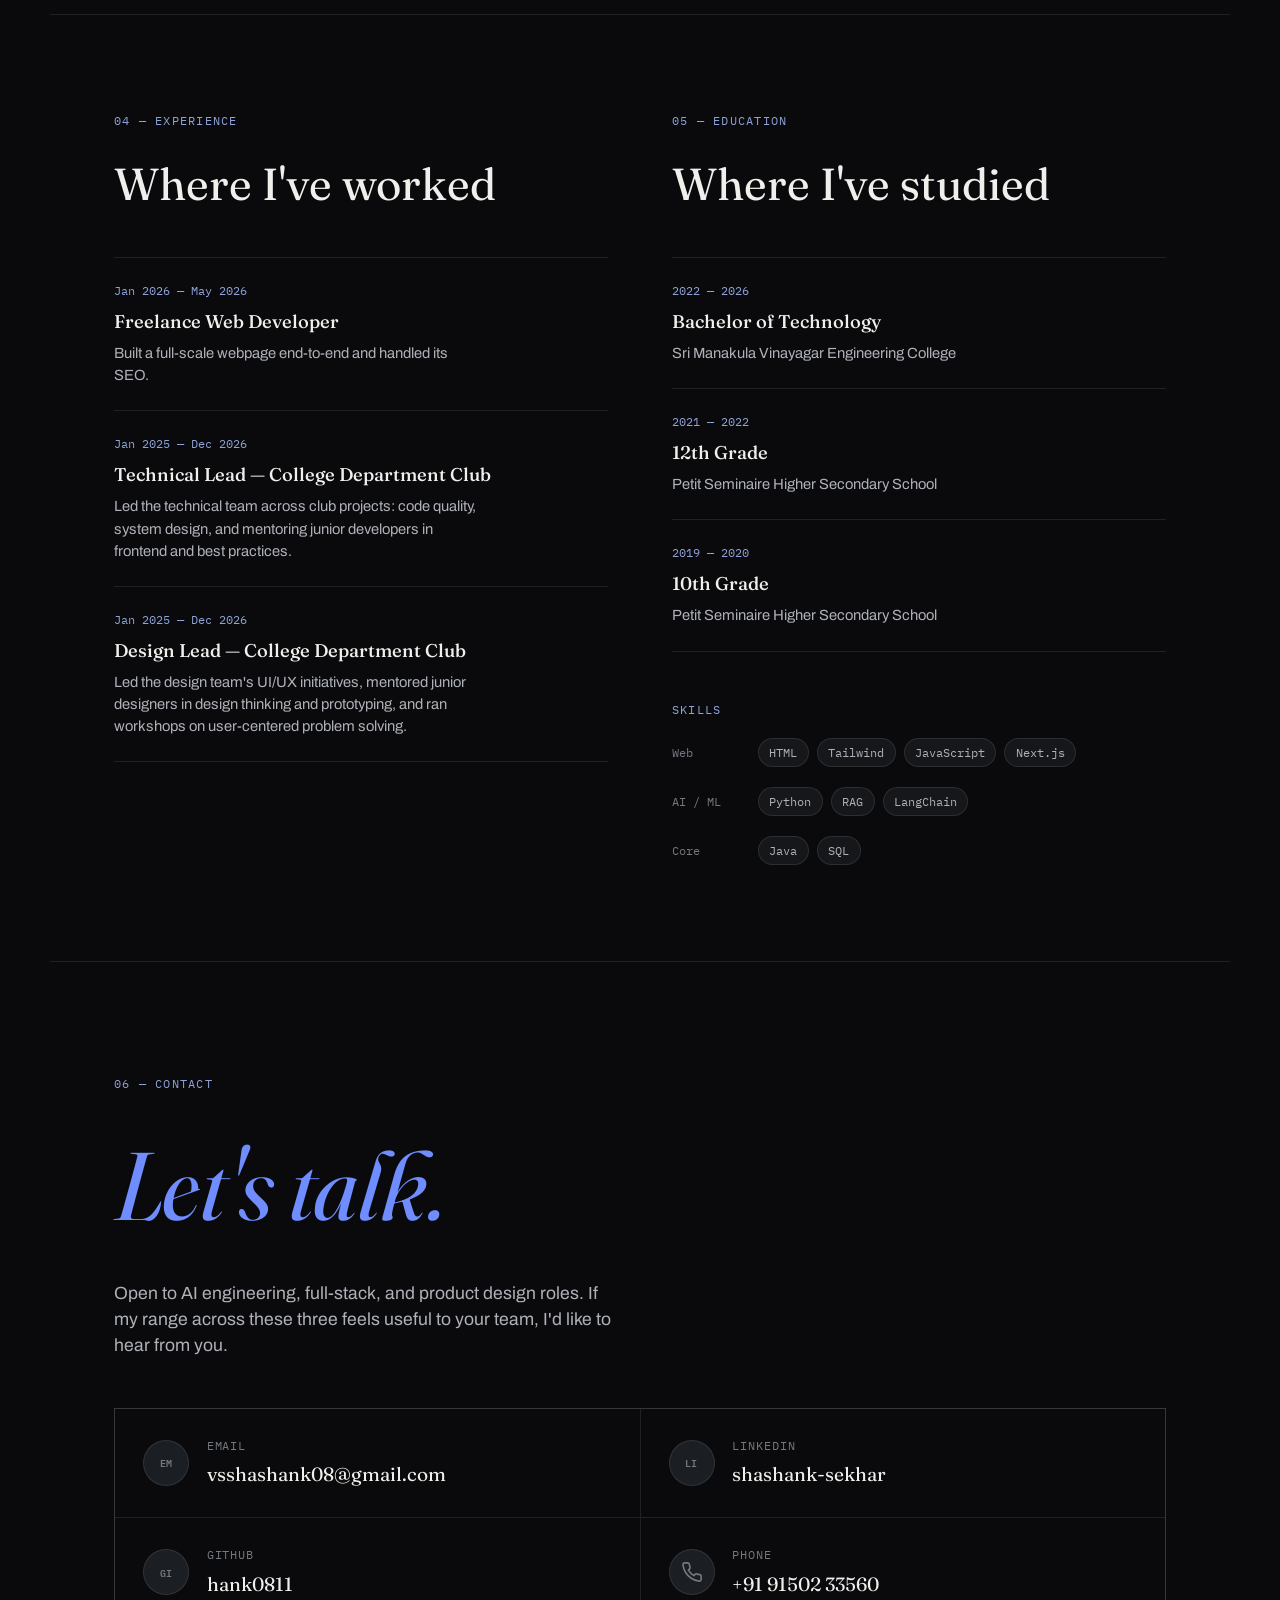
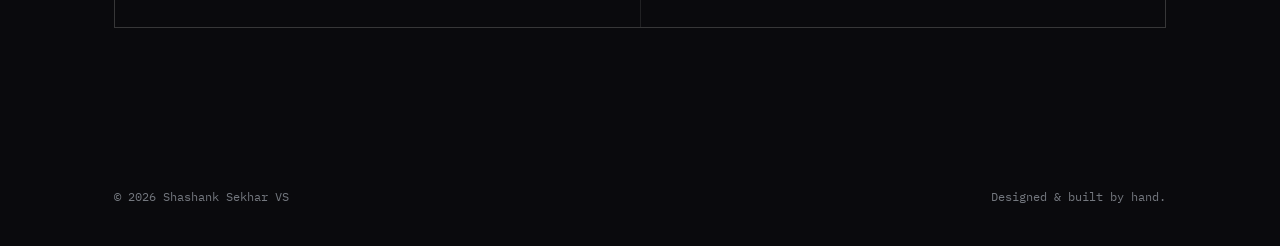
==== commit 7f177768: "Portfolio site" ====
--- a/index.html
+++ b/index.html
@@ -3,977 +3,494 @@
 <head>
 <meta charset="UTF-8">
 <meta name="viewport" content="width=device-width, initial-scale=1.0">
-<title>Shashank Sekhar — UI/UX Designer</title>
-<link href="https://fonts.googleapis.com/css2?family=Cormorant+Garamond:ital,wght@0,300;0,400;0,500;1,300;1,400&family=DM+Sans:wght@300;400;500&display=swap" rel="stylesheet">
-<link rel="stylesheet" href="https://cdnjs.cloudflare.com/ajax/libs/font-awesome/6.7.2/css/all.min.css">
-<style>
-  *, *::before, *::after { box-sizing: border-box; margin: 0; padding: 0; }
-
-  :root {
-    --cream: #F5F0E8;
-    --off-white: #FAF8F4;
-    --dark: #1A1714;
-    --dark-2: #2E2A26;
-    --accent: #C4703A;
-    --accent-light: #E8A87C;
-    --muted: #7A7068;
-    --line: rgba(26,23,20,0.12);
-    --font-serif: 'Cormorant Garamond', Georgia, serif;
-    --font-sans: 'DM Sans', system-ui, sans-serif;
-  }
-
-  html { scroll-behavior: smooth; }
-
-  body {
-    font-family: var(--font-sans);
-    background: var(--off-white);
-    color: var(--dark);
-    overflow-x: hidden;
-  }
-
-  /* NAV */
-  nav {
-    position: fixed;
-    top: 0; left: 0; right: 0;
-    z-index: 100;
-    display: flex;
-    justify-content: space-between;
-    align-items: center;
-    padding: 1.5rem 4rem;
-    mix-blend-mode: normal;
-  }
-
-  nav::before {
-    content: '';
-    position: absolute;
-    inset: 0;
-    background: rgba(250,248,244,0.85);
-    backdrop-filter: blur(12px);
-    -webkit-backdrop-filter: blur(12px);
-    border-bottom: 1px solid var(--line);
-  }
-
-  .nav-logo {
-    font-family: var(--font-serif);
-    font-size: 1.25rem;
-    font-weight: 400;
-    letter-spacing: 0.02em;
-    color: var(--dark);
-    text-decoration: none;
-    position: relative;
-  }
-
-  .nav-links {
-    display: flex;
-    gap: 2.5rem;
-    list-style: none;
-    position: relative;
-  }
-
-  .nav-links a {
-    font-size: 0.8rem;
-    font-weight: 400;
-    letter-spacing: 0.12em;
-    text-transform: uppercase;
-    color: var(--muted);
-    text-decoration: none;
-    transition: color 0.3s;
-  }
-
-  .nav-links a:hover { color: var(--dark); }
-
-  .social-links {
-    display: flex;
-    justify-content: center;
-    gap: 40px;
-  }
-
-  .social-icon {
-    font-size: 2.5rem; /* Large enough to be a focal point */
-    color: #444; /* Dim by default */
-    transition: all 0.4s cubic-bezier(0.175, 0.885, 0.32, 1.275);
-    text-decoration: none;
-  }
-
-  .social-icon:hover {
-    color: var(--accent-purple);
-    transform: translateY(-10px) scale(1.1); /* The signature "Designer" lift */
-  }
-  
-  .fa-envelope:hover { color: #ea4335; } /* Gmail Red */
-  .fa-instagram:hover { color: #e1306c; } /* Insta Pink */
-  .fa-behance:hover { color: #0057ff; }   /* Behance Blue */
-
-
-  /* HERO */
-  .hero {
-    min-height: 90vh;
-    display: grid;
-    grid-template-columns: 1fr 1fr;
-    position: relative;
-    overflow: hidden;
-  }
-
-  .hero-left {
-    display: flex;
-    flex-direction: column;
-    justify-content: center;
-    padding: 8rem 3rem 5rem 4rem;
-    position: relative;
-    z-index: 1;
-  }
-
-  .hero-label {
-    font-size: 0.7rem;
-    letter-spacing: 0.18em;
-    text-transform: uppercase;
-    color: var(--accent);
-    margin-bottom: 1.5rem;
-    font-weight: 500;
-    display: flex;
-    align-items: center;
-    gap: 0.75rem;
-  }
-
-  .hero-label::before {
-    content: '';
-    display: block;
-    width: 2rem;
-    height: 1px;
-    background: var(--accent);
-  }
-
-  .hero-name {
-    font-family: var(--font-serif);
-    font-size: clamp(3.5rem, 7vw, 6.5rem);
-    font-weight: 300;
-    line-height: 0.95;
-    letter-spacing: -0.01em;
-    margin-bottom: 2rem;
-    color: var(--dark);
-  }
-
-  .hero-name em {
-    font-style: italic;
-    color: var(--accent);
-  }
-
-  .hero-desc {
-    font-size: 1rem;
-    line-height: 1.7;
-    color: var(--muted);
-    max-width: 30ch;
-    margin-bottom: 3rem;
-    font-weight: 300;
-  }
-
-  .hero-cta {
-    display: inline-flex;
-    align-items: center;
-    gap: 0.75rem;
-    font-size: 0.8rem;
-    letter-spacing: 0.12em;
-    text-transform: uppercase;
-    font-weight: 500;
-    color: var(--dark);
-    text-decoration: none;
-    padding: 1rem 2rem;
-    border: 1px solid var(--dark);
-    transition: all 0.3s;
-    position: relative;
-    overflow: hidden;
-  }
-
-  .hero-cta::before {
-    content: '';
-    position: absolute;
-    inset: 0;
-    background: var(--dark);
-    transform: translateX(-100%);
-    transition: transform 0.4s cubic-bezier(0.16, 1, 0.3, 1);
-  }
-
-  .hero-cta:hover::before { transform: translateX(0); }
-  .hero-cta:hover { color: var(--off-white); }
-  .hero-cta span { position: relative; }
-
-  .hero-right {
-    position: relative;
-    background: var(--cream);
-    overflow: hidden;
-  }
-
-  .hero-bg-pattern {
-    position: absolute;
-    inset: 0;
-    opacity: 0.06;
-    background-image:
-      repeating-linear-gradient(0deg, transparent, transparent 39px, var(--dark) 39px, var(--dark) 40px),
-      repeating-linear-gradient(90deg, transparent, transparent 39px, var(--dark) 39px, var(--dark) 40px);
-  }
-
-  .hero-skills {
-    position: absolute;
-    bottom: 4rem;
-    left: 3rem;
-    right: 3rem;
-    display: flex;
-    flex-direction: column;
-    gap: 0.75rem;
-  }
-
-  .skill-item {
-    display: flex;
-    align-items: center;
-    justify-content: space-between;
-    padding-bottom: 0.75rem;
-    border-bottom: 1px solid var(--line);
-    animation: slideIn 0.6s both;
-  }
-
-  .skill-item:nth-child(1) { animation-delay: 0.1s; }
-  .skill-item:nth-child(2) { animation-delay: 0.2s; }
-  .skill-item:nth-child(3) { animation-delay: 0.3s; }
-  .skill-item:nth-child(4) { animation-delay: 0.4s; }
-  .skill-item:nth-child(5) { animation-delay: 0.5s; }
-
-  @keyframes slideIn {
-    from { opacity: 0; transform: translateX(20px); }
-    to { opacity: 1; transform: translateX(0); }
-  }
-
-  .skill-name {
-    font-family: var(--font-serif);
-    font-size: 1.5rem;
-    font-weight: 300;
-    font-style: italic;
-    color: var(--dark-2);
-  }
-
-  .skill-num {
-    font-size: 0.65rem;
-    letter-spacing: 0.1em;
-    color: var(--muted);
-    font-weight: 500;
-  }
-
-  .hero-quote {
-    position: absolute;
-    top: 30%;
-    left: 50%;
-    transform: translate(-50%, -50%);
-    text-align: center;
-    width: 80%;
-  }
-
-  .hero-quote blockquote {
-    font-family: var(--font-serif);
-    font-size: clamp(1.1rem, 2vw, 1.5rem);
-    font-weight: 300;
-    font-style: italic;
-    line-height: 1.6;
-    color: var(--dark-2);
-  }
-
-  .hero-quote cite {
-    display: block;
-    margin-top: 1rem;
-    font-size: 0.75rem;
-    letter-spacing: 0.1em;
-    text-transform: uppercase;
-    color: var(--muted);
-    font-style: normal;
-  }
-
-  /* MARQUEE */
-  .marquee-strip {
-    background: var(--dark);
-    color: var(--off-white);
-    padding: 1rem 0;
-    overflow: hidden;
-    white-space: nowrap;
-  }
-
-  .marquee-inner {
-    display: inline-flex;
-    gap: 3rem;
-    animation: marquee 18s linear infinite;
-  }
-
-  .marquee-item {
-    font-family: var(--font-serif);
-    font-size: 1.1rem;
-    font-style: italic;
-    font-weight: 300;
-    opacity: 0.8;
-    display: flex;
-    align-items: center;
-    gap: 3rem;
-  }
-
-  .marquee-item::after {
-    content: '✦';
-    font-style: normal;
-    font-size: 0.5rem;
-    opacity: 0.5;
-  }
-
-  @keyframes marquee {
-    from { transform: translateX(0); }
-    to { transform: translateX(-50%); }
-  }
-
-  /* WORK SECTION */
-  .section-header {
-    display: flex;
-    align-items: baseline;
-    justify-content: space-between;
-    padding: 5rem 4rem 3rem;
-  }
-
-  .section-label {
-    font-size: 0.7rem;
-    letter-spacing: 0.18em;
-    text-transform: uppercase;
-    color: var(--accent);
-    font-weight: 500;
-    display: flex;
-    align-items: center;
-    gap: 0.75rem;
-  }
-
-  .section-label::before {
-    content: '';
-    display: block;
-    width: 2rem;
-    height: 1px;
-    background: var(--accent);
-  }
-
-  .section-title {
-    font-family: var(--font-serif);
-    font-size: clamp(2.5rem, 5vw, 4rem);
-    font-weight: 300;
-    line-height: 1;
-    color: var(--dark);
-  }
-
-  /* PROJECTS */
-  .projects-grid {
-    padding: 0 4rem 6rem;
-    display: grid;
-    gap: 2px;
-  }
-
-  .project-card {
-    display: grid;
-    grid-template-columns: 1fr 1fr;
-    min-height: 420px;
-    background: var(--cream);
-    overflow: hidden;
-    position: relative;
-    text-decoration: none;
-    color: inherit;
-  }
-
-  .project-card:nth-child(even) {
-    direction: rtl;
-  }
-
-  .project-card:nth-child(even) > * {
-    direction: ltr;
-  }
-
-  .project-img {
-    position: relative;
-    overflow: hidden;
-    background: #E8E0D5;
-  }
-
-  .project-img img {
-    width: 100%;
-    height: 100%;
-    object-fit: cover;
-    transition: transform 0.7s cubic-bezier(0.16, 1, 0.3, 1);
-    display: block;
-  }
-
-  .project-card:hover .project-img img {
-    transform: scale(1.04);
-  }
-
-  .project-img-placeholder {
-    width: 100%;
-    height: 100%;
-    display: flex;
-    align-items: center;
-    justify-content: center;
-    background: linear-gradient(135deg, #E8E0D5, #D4C8BA);
-    font-family: var(--font-serif);
-    font-size: 5rem;
-    color: rgba(26,23,20,0.1);
-    font-style: italic;
-  }
-
-  .project-info {
-    padding: 3.5rem;
-    display: flex;
-    flex-direction: column;
-    justify-content: center;
-    background: var(--cream);
-    position: relative;
-  }
-
-  .project-number {
-    font-size: 0.65rem;
-    letter-spacing: 0.18em;
-    text-transform: uppercase;
-    color: var(--muted);
-    margin-bottom: 1.5rem;
-    font-weight: 500;
-  }
-
-  .project-title {
-    font-family: var(--font-serif);
-    font-size: 2.8rem;
-    font-weight: 300;
-    line-height: 1.05;
-    color: var(--dark);
-    margin-bottom: 1rem;
-  }
-
-  .project-desc {
-    font-size: 0.9rem;
-    line-height: 1.7;
-    color: var(--muted);
-    font-weight: 300;
-    max-width: 30ch;
-    margin-bottom: 2.5rem;
-  }
-
-  .project-tag {
-    display: inline-block;
-    font-size: 0.65rem;
-    letter-spacing: 0.12em;
-    text-transform: uppercase;
-    color: var(--accent);
-    border: 1px solid var(--accent);
-    padding: 0.3rem 0.75rem;
-    font-weight: 500;
-  }
-
-  .project-arrow {
-    position: absolute;
-    bottom: 2.5rem;
-    right: 2.5rem;
-    width: 2.5rem;
-    height: 2.5rem;
-    border: 1px solid var(--line);
-    display: flex;
-    align-items: center;
-    justify-content: center;
-    transition: all 0.3s;
-    color: var(--muted);
-  }
-
-  .project-card:hover .project-arrow {
-    background: var(--dark);
-    color: var(--off-white);
-    border-color: var(--dark);
-  }
-
-  /* ABOUT SECTION */
-  .about-section {
-    display: grid;
-    grid-template-columns: 1fr 1fr;
-    border-top: 1px solid var(--line);
-  }
-
-  .about-left {
-    padding: 6rem 4rem;
-    background: var(--dark);
-    color: var(--off-white);
-    display: flex;
-    flex-direction: column;
-    justify-content: center;
-  }
-
-  .about-label-light {
-    font-size: 0.7rem;
-    letter-spacing: 0.18em;
-    text-transform: uppercase;
-    color: var(--accent-light);
-    margin-bottom: 2rem;
-    font-weight: 500;
-    display: flex;
-    align-items: center;
-    gap: 0.75rem;
-  }
-
-  .about-label-light::before {
-    content: '';
-    display: block;
-    width: 2rem;
-    height: 1px;
-    background: var(--accent-light);
-  }
-
-  .about-heading {
-    font-family: var(--font-serif);
-    font-size: clamp(2.2rem, 4vw, 3.5rem);
-    font-weight: 300;
-    line-height: 1.1;
-    margin-bottom: 2rem;
-    color: var(--off-white);
-  }
-
-  .about-heading em {
-    font-style: italic;
-    color: var(--accent-light);
-  }
-
-  .about-text {
-    font-size: 0.95rem;
-    line-height: 1.8;
-    color: rgba(250,248,244,0.6);
-    font-weight: 300;
-    max-width: 40ch;
-  }
-
-  .about-right {
-    padding: 0;
-    min-height: 750px;
-    overflow: hidden;
-    background: var(--cream);
-  }
-  .about-image {
-    width: 100%;
-    height: 100%;
-    object-fit:contain;
-    display: block;
-  }
-  .about-stat {
-    border-bottom: 1px solid var(--line);
-    padding-bottom: 2.5rem;
-  }
-
-  .about-stat:last-child { border-bottom: none; padding-bottom: 0; }
-
-  .stat-number {
-    font-family: var(--font-serif);
-    font-size: 3rem;
-    font-weight: 300;
-    color: var(--dark);
-    line-height: 1;
-    margin-bottom: 0.4rem;
-  }
-
-  .stat-label {
-    font-size: 0.75rem;
-    letter-spacing: 0.12em;
-    text-transform: uppercase;
-    color: var(--muted);
-    font-weight: 500;
-  }
-
-  /* CONNECT */
-  .connect-section {
-    text-align: center;
-    padding: 8rem 4rem;
-    background: var(--cream);
-    border-top: 1px solid var(--line);
-    position: relative;
-    overflow: hidden;
-  }
-
-  .connect-bg {
-    position: absolute;
-    inset: 0;
-    display: flex;
-    align-items: center;
-    justify-content: center;
-    pointer-events: none;
-    overflow: hidden;
-  }
-
-  .connect-bg-text {
-    font-family: var(--font-serif);
-    font-size: 20vw;
-    font-weight: 300;
-    color: rgba(26,23,20,0.04);
-    white-space: nowrap;
-    font-style: italic;
-  }
-
-  .connect-inner {
-    position: relative;
-  }
-
-  .connect-label {
-    font-size: 0.7rem;
-    letter-spacing: 0.18em;
-    text-transform: uppercase;
-    color: var(--accent);
-    margin-bottom: 1.5rem;
-    font-weight: 500;
-    display: flex;
-    align-items: center;
-    justify-content: center;
-    gap: 0.75rem;
-  }
-
-  .connect-label::before, .connect-label::after {
-    content: '';
-    display: block;
-    width: 2rem;
-    height: 1px;
-    background: var(--accent);
-  }
-
-  .connect-title {
-    font-family: var(--font-serif);
-    font-size: clamp(3rem, 7vw, 6rem);
-    font-weight: 300;
-    line-height: 0.95;
-    color: var(--dark);
-    margin-bottom: 1.5rem;
-  }
-
-  .connect-title em {
-    font-style: italic;
-    color: var(--accent);
-  }
-
-  .connect-subtitle {
-    font-size: 0.95rem;
-    color: var(--muted);
-    font-weight: 300;
-    margin-bottom: 3rem;
-    line-height: 1.6;
-  }
-
-  .connect-email {
-    font-family: var(--font-serif);
-    font-size: 1.5rem;
-    font-weight: 300;
-    color: var(--dark);
-    text-decoration: none;
-    letter-spacing: 0.02em;
-    border-bottom: 1px solid var(--dark);
-    padding-bottom: 0.2rem;
-    transition: color 0.3s, border-color 0.3s;
-  }
-
-  .connect-email:hover {
-    color: var(--accent);
-    border-color: var(--accent);
-  }
-
-  /* FOOTER */
-  footer {
-    display: flex;
-    justify-content: space-between;
-    align-items: center;
-    padding: 2rem 4rem;
-    border-top: 1px solid var(--line);
-    background: var(--off-white);
-  }
-
-  .footer-name {
-    font-family: var(--font-serif);
-    font-size: 0.9rem;
-    color: var(--dark);
-    font-weight: 300;
-  }
-
-  .footer-copy {
-    font-size: 0.75rem;
-    color: var(--muted);
-    letter-spacing: 0.05em;
-  }
-
-  /* ENTRY ANIMATIONS */
-  .fade-up {
-    opacity: 0;
-    transform: translateY(30px);
-    transition: opacity 0.8s cubic-bezier(0.16, 1, 0.3, 1), transform 0.8s cubic-bezier(0.16, 1, 0.3, 1);
-  }
-
-  .fade-up.visible {
-    opacity: 1;
-    transform: none;
-  }
-
-  /* CURSOR DOT */
-  .cursor {
-    width: 8px;
-    height: 8px;
-    border-radius: 50%;
-    background: var(--accent);
-    position: fixed;
-    pointer-events: none;
-    z-index: 9999;
-    transform: translate(-50%, -50%);
-    transition: width 0.3s, height 0.3s, background 0.3s;
-    mix-blend-mode: multiply;
-  }
-
-  .cursor-ring {
-    width: 32px;
-    height: 32px;
-    border: 1px solid var(--accent);
-    border-radius: 50%;
-    position: fixed;
-    pointer-events: none;
-    z-index: 9998;
-    transform: translate(-50%, -50%);
-    transition: width 0.4s, height 0.4s, border-color 0.3s;
-    opacity: 0.5;
-  }
-
-  @media (max-width: 900px) {
-    nav { padding: 1.5rem 2rem; }
-    .hero { grid-template-columns: 1fr; }
-    .hero-left { padding: 7rem 2rem 4rem; }
-    .hero-right { min-height: 50vh; }
-    .hero-quote { display: none; }
-    .section-header { padding: 4rem 2rem 2rem; flex-direction: column; gap: 1rem; }
-    .projects-grid { padding: 0 2rem 4rem; }
-    .project-card { grid-template-columns: 1fr; min-height: auto; }
-    .project-card:nth-child(even) { direction: ltr; }
-    .project-info { padding: 2.5rem 2rem; }
-    .about-section { grid-template-columns: 1fr; }
-    .about-left, .about-right { padding: 4rem 2rem; }
-    .connect-section { padding: 6rem 2rem; }
-    footer { padding: 1.5rem 2rem; }
-    .cursor, .cursor-ring { display: none; }
-  }
-</style>
+<title>Shashank Sekhar VS — AI Engineer, Full-Stack Developer &amp; Product Designer</title>
+<meta name="description" content="Portfolio of Shashank Sekhar VS — AI/ML systems, full-stack web products, and UX/UI design.">
+<link rel="preconnect" href="https://fonts.googleapis.com">
+<link rel="preconnect" href="https://fonts.gstatic.com" crossorigin>
+<link href="https://fonts.googleapis.com/css2?family=Fraunces:ital,opsz,wght@0,9..144,300;0,9..144,400;0,9..144,500;0,9..144,600;1,9..144,400;1,9..144,500&family=Archivo:wght@400;500;600;700&family=IBM+Plex+Mono:wght@400;500&display=swap" rel="stylesheet">
+<link rel="stylesheet" href="css/style.css">
 </head>
 <body>
 
-<div class="cursor" id="cursor"></div>
-<div class="cursor-ring" id="cursorRing"></div>
-
-<nav>
-  <a href="#" class="nav-logo">SS</a>
-  <ul class="nav-links">
-    <li><a href="#work">Work</a></li>
-    <li><a href="#about">About me</a></li>
-    <li><a href="#connect">Contact</a></li>
-    <li><a href="Resume.html">Resume</a></li>
-  </ul>
-</nav>
-
-<!-- HERO -->
-<section class="hero">
-  <div class="hero-left">
-    <p class="hero-label">UI/UX Designer</p>
-    <h1 class="hero-name"><em style="color: black;">Shashank</em><br><em>Sekhar</em></h1>
-    <p class="hero-desc">Creating meaningful digital experiences through thoughtful design and human-centered thinking.</p>
-    <a href="#work" class="hero-cta">
-      <span>View Selected Work</span>
-      <span>→</span>
-    </a>
-  </div>
-  <div class="hero-right">
-    <div class="hero-bg-pattern"></div>
-    <div class="hero-quote">
-      <blockquote>"Design isn't just what it looks like and feels like. Design is how it works."</blockquote>
-      <cite>— Steve Jobs</cite>
-    </div>
-    <div class="hero-skills">
-      <div class="skill-item">
-        <span class="skill-name">UI/UX Design</span>
-        <span class="skill-num">01</span>
-      </div>
-      <div class="skill-item">
-        <span class="skill-name">Branding</span>
-        <span class="skill-num">02</span>
-      </div>
-      <div class="skill-item">
-        <span class="skill-name">Visual Identity</span>
-        <span class="skill-num">03</span>
-      </div>
-      <div class="skill-item">
-        <span class="skill-name">Product Strategy</span>
-        <span class="skill-num">04</span>
-      </div>
-      <div class="skill-item">
-        <span class="skill-name">Prototyping</span>
-        <span class="skill-num">05</span>
-      </div>
-    </div>
-  </div>
-</section>
-
-<!-- MARQUEE -->
-<div class="marquee-strip">
-  <div class="marquee-inner">
-    <span class="marquee-item">UI/UX Design</span>
-    <span class="marquee-item">Branding</span>
-    <span class="marquee-item">Visual Identity</span>
-    <span class="marquee-item">Product Strategy</span>
-    <span class="marquee-item">Prototyping</span>
-    <span class="marquee-item">User Research</span>
-    <span class="marquee-item">Interaction Design</span>
-    <span class="marquee-item">UI/UX Design</span>
-    <span class="marquee-item">Branding</span>
-    <span class="marquee-item">Visual Identity</span>
-    <span class="marquee-item">Product Strategy</span>
-    <span class="marquee-item">Prototyping</span>
-    <span class="marquee-item">User Research</span>
-    <span class="marquee-item">Interaction Design</span>
-  </div>
+<div class="grain"></div>
+<div class="bg-fx" aria-hidden="true">
+  <div class="bg-blob bg-blob-1"></div>
+  <div class="bg-blob bg-blob-2"></div>
+  <div class="bg-blob bg-blob-3"></div>
 </div>
-
-<!-- WORK SECTION -->
-<section id="work">
-  <div class="section-header fade-up">
-    <p class="section-label">Selected Work</p>
-    <h2 class="section-title">Projects</h2>
-  </div>
-
-  <div class="projects-grid">
-    <!-- Frabe -->
-    <a href="Frabe.html" class="project-card fade-up" target="_blank">
-      <div class="project-img">
-        <img src="Frabe.png" alt="Frabe project" onerror="this.style.display='none'; this.nextElementSibling.style.display='flex';">
-        <div class="project-img-placeholder" style="display:none;">F</div>
-      </div>
-      <div class="project-info">
-        <p class="project-number">001</p>
-        <h3 class="project-title">Frabe</h3>
-        <p class="project-desc">Women's safety analytics application - A thoughtful design that empowers and protects.</p>
-        <span class="project-tag">Mobile App Design</span>
-        <div class="project-arrow">→</div>
-      </div>
-    </a>
-
-    <!-- Qless -->
-    <a href="QLess.html" class="project-card fade-up" target="_blank">
-      <div class="project-img">
-        <img src="Qless.png" alt="Qless project" onerror="this.style.display='none'; this.nextElementSibling.style.display='flex';">
-        <div class="project-img-placeholder" style="display:none;">Q</div>
-      </div>
-      <div class="project-info">
-        <p class="project-number">002</p>
-        <h3 class="project-title">Qless</h3>
-        <p class="project-desc">Quick food pickup application - Making food ordering seamless, fast, and delightful.</p>
-        <span class="project-tag">Mobile App Design</span>
-        <div class="project-arrow">→</div>
-      </div>
-    </a>
-
-    <!-- Gusto -->
-    <a href="Gusto.html" class="project-card fade-up" target="_blank">
-      <div class="project-img">
-        <img src="Gusto.png" alt="Gusto project" onerror="this.style.display='none'; this.nextElementSibling.style.display='flex';">
-        <div class="project-img-placeholder" style="display:none;">G</div>
-      </div>
-      <div class="project-info">
-        <p class="project-number">003</p>
-        <h3 class="project-title">Gusto</h3>
-        <p class="project-desc">Italian pastry shop branding - Crafting a warm, authentic visual identity steeped in tradition.</p>
-        <span class="project-tag">Branding</span>
-        <div class="project-arrow">→</div>
-      </div>
-    </a>
-  </div>
-</section>
-
-<!-- ABOUT SECTION -->
-<section id="about" class="about-section">
-  <div class="about-left fade-up">
-    <p class="about-label-light">About Me</p>
-    <h2 class="about-heading">Designer that <em>connects</em> people & ideas</h2>
-    <p class="about-text">I am a designer and B.Tech student who specializes in the intersection of technical architecture and visual simplicity. 
-      My background in Java and AI analytics allows me to understand the "how" behind the products I design. 
-      My process is heavily influenced by the philosophy of discipline. I draw inspiration from a few set of people I follow and applying that same level of "controlled aggression" to solve complex design problems.
-</p>
-  </div>
-  <div class="about-right fade-up">
-    <img src="Shashank.jpeg" alt="Shashank Sekhar" class="about-image">
-  </div>
-</section>
-
-<!-- CONNECT SECTION -->
-<section id="connect" class="connect-section">
-  <div class="connect-bg">
-    <span class="connect-bg-text">Hello</span>
-  </div>
-  <div class="connect-inner fade-up">
-    <p class="connect-label">Let's Talk</p>
-    <h2 class="connect-title">Let's <em>Connect</em></h2>
-    <p class="connect-subtitle">Available for freelance and full-time opportunities.<br>Let's build something great together.</p>
-    <div class="social-links">
-        <a href="mailto:vsshashank08@gmail.com" class="social-icon" title="Email Me">
-            <i class="fa-regular fa-envelope"></i>
-        </a>
-        
-        <a href="https://www.instagram.com/shas_hank.008/" target="_blank" class="social-icon" title="Instagram">
-            <i class="fa-brands fa-instagram"></i>
-        </a>
-        
-        <a href="https://www.behance.net/shashanksekhar2" target="_blank" class="social-icon" title="Behance">
-            <i class="fa-brands fa-behance"></i>
-        </a>
-    </div>  </div>
-</section>
-
-<!-- FOOTER -->
-<footer>
-  <span class="footer-name">Shashank Sekhar</span>
-  <span class="footer-copy">© 2026</span>
+<script>
+function techIconFallback(img) {
+  var span = document.createElement("span");
+  span.className = "tech-fallback";
+  span.textContent = (img.alt || "?").replace(/[^A-Za-z0-9]/g, "").slice(0, 2).toUpperCase();
+  img.replaceWith(span);
+}
+</script>
+
+<header class="site-header">
+  <a href="#top" class="mark">SS<span class="mark-dot">·</span></a>
+  <nav class="nav">
+    <a href="#work">Work</a>
+    <a href="#tech">Tech</a>
+    <a href="#experience">Experience</a>
+    <a href="#education">Education</a>
+    <a href="#contact">Contact</a>
+  </nav>
+  <a href="mailto:vsshashank08@gmail.com" class="nav-cta">Say hello</a>
+</header>
+
+<main id="top">
+
+  <!-- HERO -->
+  <section class="hero">
+    <p class="eyebrow" data-reveal>Portfolio — 2026 Edition</p>
+    <h1 class="hero-name" data-reveal>
+      Shashank<br>Sekhar&nbsp;<span class="italic">VS</span>
+    </h1>
+    <div class="hero-roles" data-reveal>
+      <span>AI/ML Engineer</span>
+      <span class="slash">/</span>
+      <span>Full-Stack Developer</span>
+      <span class="slash">/</span>
+      <span>Product Designer</span>
+    </div>
+    <p class="hero-copy" data-reveal>
+      I build systems that reason, ship the products that run them, and design the interfaces
+      people actually touch. Reinforcement-learning agents, production web platforms, and
+      research-backed UX — under one roof.
+    </p>
+    <div class="hero-actions" data-reveal>
+      <a href="#work" class="btn btn-primary">View selected work</a>
+      <a href="#contact" class="btn btn-ghost">Get in touch →</a>
+    </div>
+    <div class="hero-figure" aria-hidden="true">
+      <svg class="neural-viz" viewBox="0 0 320 320" xmlns="http://www.w3.org/2000/svg">
+        <circle class="ring" cx="160" cy="160" r="150"/>
+        <circle class="ring ring-dashed" cx="160" cy="160" r="130"/>
+        <g class="diagram-group">
+          <!-- edges: input -> hidden -->
+          <g class="edge">
+            <line x1="40" y1="60" x2="160" y2="40"/>
+            <line x1="40" y1="60" x2="160" y2="120"/>
+            <line x1="40" y1="60" x2="160" y2="200"/>
+            <line x1="40" y1="60" x2="160" y2="280"/>
+            <line x1="40" y1="160" x2="160" y2="40"/>
+            <line x1="40" y1="160" x2="160" y2="120"/>
+            <line x1="40" y1="160" x2="160" y2="200"/>
+            <line x1="40" y1="160" x2="160" y2="280"/>
+            <line x1="40" y1="260" x2="160" y2="40"/>
+            <line x1="40" y1="260" x2="160" y2="120"/>
+            <line x1="40" y1="260" x2="160" y2="200"/>
+            <line x1="40" y1="260" x2="160" y2="280"/>
+          </g>
+          <!-- edges: hidden -> output -->
+          <g class="edge">
+            <line x1="160" y1="40" x2="280" y2="100"/>
+            <line x1="160" y1="120" x2="280" y2="100"/>
+            <line x1="160" y1="200" x2="280" y2="100"/>
+            <line x1="160" y1="280" x2="280" y2="100"/>
+            <line x1="160" y1="40" x2="280" y2="220"/>
+            <line x1="160" y1="120" x2="280" y2="220"/>
+            <line x1="160" y1="200" x2="280" y2="220"/>
+            <line x1="160" y1="280" x2="280" y2="220"/>
+          </g>
+          <!-- active signal paths -->
+          <path class="edge-active" d="M40,60 L160,40 L280,100" style="animation-delay:0s"/>
+          <path class="edge-active" d="M40,160 L160,120 L280,100" style="animation-delay:0.6s"/>
+          <path class="edge-active" d="M40,260 L160,200 L280,220" style="animation-delay:1.2s"/>
+          <path class="edge-active" d="M40,160 L160,280 L280,220" style="animation-delay:1.8s"/>
+
+          <!-- input nodes -->
+          <circle class="node" cx="40" cy="60" r="6" style="animation-delay:0s"/>
+          <circle class="node" cx="40" cy="160" r="6" style="animation-delay:0.4s"/>
+          <circle class="node" cx="40" cy="260" r="6" style="animation-delay:0.8s"/>
+          <!-- hidden nodes -->
+          <circle class="node" cx="160" cy="40" r="6" style="animation-delay:0.2s"/>
+          <circle class="node" cx="160" cy="120" r="6" style="animation-delay:0.6s"/>
+          <circle class="node" cx="160" cy="200" r="6" style="animation-delay:1s"/>
+          <circle class="node" cx="160" cy="280" r="6" style="animation-delay:1.4s"/>
+          <!-- output nodes -->
+          <circle class="node node-out" cx="280" cy="100" r="8" style="animation-delay:0.3s"/>
+          <circle class="node node-out" cx="280" cy="220" r="8" style="animation-delay:0.9s"/>
+        </g>
+      </svg>
+    </div>
+  </section>
+
+  <!-- ABOUT / STATS -->
+  <section class="about" id="about">
+    <div class="about-photo" data-reveal>
+      <img src="assets/profile.jpg" alt="Shashank Sekhar VS" loading="lazy" onerror="this.parentElement.classList.add('photo-fallback')">
+    </div>
+    <div class="about-text" data-reveal>
+      <p class="section-label">01 — About</p>
+      <p class="about-lede">
+        Final-year engineering student working across three disciplines that are usually kept
+        apart: applied AI, production web engineering, and UX research. Currently freelancing
+        as a web developer while leading both the technical and design tracks of my college's
+        department club.
+      </p>
+      <p class="about-body">
+        My AI work leans toward systems that don't just predict but act, combining forecasting
+        models with reinforcement-learning agents that make operational decisions. My web work
+        favours Next.js and Supabase, built for real tenants and real traffic, not demos. My
+        design work starts from primary research: surveys, interviews, and usability testing,
+        before a single screen gets drawn.
+      </p>
+      <p class="about-body">
+        But more than any one discipline, what I love is building: taking a rough idea and
+        pushing it all the way to something real that people can open, click through, and
+        actually use. That moment when a feature finally works exactly as imagined never gets
+        old, and it's the reason I keep choosing projects that ship rather than projects that
+        stay theoretical.
+      </p>
+    </div>
+  </section>
+
+  <!-- WORK -->
+  <section class="work" id="work">
+    <p class="section-label">02 — Selected Work</p>
+    <h2 class="section-title" data-reveal>Things I've shipped</h2>
+
+    <div class="tabs" role="tablist" data-reveal>
+      <button class="tab active" data-tab="ai" role="tab" aria-selected="true">AI Engineering</button>
+      <button class="tab" data-tab="web" role="tab" aria-selected="false">Web Development</button>
+      <button class="tab" data-tab="design" role="tab" aria-selected="false">Design</button>
+    </div>
+
+    <!-- AI -->
+    <div class="tab-panel active" data-panel="ai">
+
+      <article class="entry" data-reveal>
+        <div class="entry-num">01</div>
+        <div class="entry-body">
+          <h3><a href="projects/supply-chain-ai.html">Hybrid AI Framework for Predictive &amp; Adaptive Supply Chain Management</a></h3>
+          <p>
+            A hybrid system combining CatBoost regression with a PPO reinforcement-learning agent
+            to run e-commerce supply chain operations. CatBoost forecasts demand, profit, delivery
+            time and late-delivery risk; those forecasts become state inputs for an RL agent that
+            adaptively controls inventory, order prioritization, and delivery scheduling via
+            reward-based feedback. Evaluated on the DataCo Smart Supply Chain dataset (~180K
+            records): mean reward of <strong>+222.24</strong> vs. <strong>&minus;120.5</strong>
+            for the baseline, with strong RMSE, MAE and R² across every prediction task.
+          </p>
+          <div class="tags">
+            <span>CatBoost</span><span>PPO / RL</span><span>Python</span><span>Time-series</span>
+          </div>
+          <a href="projects/supply-chain-ai.html" class="entry-link">View project →</a>
+        </div>
+      </article>
+
+      <article class="entry" data-reveal>
+        <div class="entry-num">02</div>
+        <div class="entry-body">
+          <h3><a href="projects/flowforge.html">FlowForge — Autonomous Task Decomposition &amp; Execution Engine</a></h3>
+          <p>
+            A multi-agent pipeline that ingests a project brief and autonomously plans, researches,
+            drafts and reviews deliverables through role-specialized agents with inter-agent
+            feedback loops. Built with CrewAI and the Anthropic API, with quality-threshold exit
+            conditions and structured output to a finished document.
+          </p>
+          <div class="tags">
+            <span>CrewAI</span><span>Anthropic API</span><span>Multi-agent</span>
+          </div>
+          <a href="projects/flowforge.html" class="entry-link">View project →</a>
+        </div>
+      </article>
+
+      <article class="entry" data-reveal>
+        <div class="entry-num">03</div>
+        <div class="entry-body">
+          <h3><a href="projects/trackr.html">Trackr — Agentic Health Tracking &amp; Nutritional Intelligence</a></h3>
+          <p>
+            An AI agent built on LangChain and the Anthropic API that lets users log workouts and
+            meals in natural language, with tool-calling integrations for real-time nutritional
+            lookup and progress analytics. Persistent memory layer for longitudinal tracking and
+            personalized recommendations.
+          </p>
+          <div class="tags">
+            <span>LangChain</span><span>Anthropic API</span><span>Tool-calling</span>
+          </div>
+          <a href="projects/trackr.html" class="entry-link">View project →</a>
+        </div>
+      </article>
+
+    </div>
+
+    <!-- WEB -->
+    <div class="tab-panel" data-panel="web">
+
+      <article class="entry" data-reveal>
+        <div class="entry-num">01</div>
+        <div class="entry-body">
+          <h3><a href="projects/cycleworld.html">Cycle World Pondicherry — Headless Cycle Storefront</a></h3>
+          <p>
+            Built on Next.js with server-side rendering for SEO-optimized catalogue pages and
+            dynamic product routing. Backed by a normalized Supabase Postgres schema with
+            RLS-enforced access control and Realtime inventory sync, deployed through a Vercel
+            pipeline with edge caching achieving sub-second TTFB.
+          </p>
+          <div class="tags">
+            <span>Next.js</span><span>Supabase</span><span>Postgres RLS</span><span>Vercel Edge</span>
+          </div>
+          <a href="projects/cycleworld.html" class="entry-link">View project →</a>
+        </div>
+      </article>
+
+      <article class="entry" data-reveal>
+        <div class="entry-num">02</div>
+        <div class="entry-body">
+          <h3><a href="projects/qless-platform.html">QLess — Multi-Tenant Real-Time Pre-Order &amp; Queue Management Platform</a></h3>
+          <p>
+            A production-deployed SaaS platform where any food vendor can onboard, publish menus
+            and manage orders through a dedicated staff dashboard. Built on Next.js and Supabase
+            with Realtime-powered live token broadcasting, QR-based customer access, and
+            Postgres RLS-enforced per-tenant data isolation.
+          </p>
+          <div class="tags">
+            <span>Next.js</span><span>Supabase Realtime</span><span>Multi-tenant</span><span>QR access</span>
+          </div>
+          <a href="projects/qless-platform.html" class="entry-link">View project →</a>
+        </div>
+      </article>
+
+    </div>
+
+    <!-- DESIGN -->
+    <div class="tab-panel" data-panel="design">
+
+      <article class="entry" data-reveal>
+        <div class="entry-num">01</div>
+        <div class="entry-body">
+          <h3><a href="projects/frabe.html">Frabe — Women's Personal Safety App</a> <span class="entry-tag">UX/UI Case Study</span></h3>
+          <p>
+            End-to-end Android safety application, driven by primary research across 80 survey
+            respondents and 12 in-depth interviews. Solved the core usability challenge of reaching
+            emergency help in under 8 seconds through a one-tap SOS flow, horizontally scrollable
+            helpline cards, and a safe-area map surfacing 9+ location categories. High-fidelity
+            screens delivered in Figma, with the interaction model stress-tested through Maze
+            usability testing.
+          </p>
+          <div class="tags">
+            <span>User research</span><span>Figma</span><span>Usability testing</span>
+          </div>
+          <a href="projects/frabe.html" class="entry-link">View case study →</a>
+        </div>
+      </article>
+
+      <article class="entry" data-reveal>
+        <div class="entry-num">02</div>
+        <div class="entry-body">
+          <h3><a href="projects/qless-design.html">QLess — Campus Pre-Order &amp; Queue Management App</a> <span class="entry-tag">UX/UI Case Study</span></h3>
+          <p>
+            Mobile pre-ordering and live token tracking experience for high-footfall campus dining
+            venues, removing physical queues through a streamlined order-to-token flow. Research
+            across canteen visitors, full journey mapping from browse to collection, and 10
+            high-fidelity screens — onboarding, menu discovery, cart, live order status, order
+            history, profile — built around a sub-3-tap ordering principle.
+          </p>
+          <div class="tags">
+            <span>User research</span><span>Journey mapping</span><span>Figma</span>
+          </div>
+          <a href="projects/qless-design.html" class="entry-link">View case study →</a>
+        </div>
+      </article>
+
+    </div>
+  </section>
+
+  <!-- KNOWN TECHNOLOGIES -->
+  <section class="tech" id="tech">
+    <p class="section-label">03 — Known Technologies</p>
+    <h2 class="section-title" data-reveal>What I build with</h2>
+    <p class="tech-sub" data-reveal>The stack I reach for across AI systems, production web platforms, and interface design.</p>
+
+    <div class="tech-groups">
+      <div class="tech-group">
+        <p class="tech-group-label">Languages</p>
+        <div class="tech-grid" data-reveal>
+          <div class="tech-item" style="--tint:#00599C"><span class="tech-icon"><img src="https://cdn.simpleicons.org/cplusplus/00599C" alt="C++" loading="lazy" onerror="techIconFallback(this)"></span><span class="tech-name">C++</span></div>
+          <div class="tech-item" style="--tint:#A8B9CC"><span class="tech-icon"><img src="https://cdn.simpleicons.org/c/A8B9CC" alt="C" loading="lazy" onerror="techIconFallback(this)"></span><span class="tech-name">C</span></div>
+          <div class="tech-item" style="--tint:#4B8BBE"><span class="tech-icon"><img src="https://cdn.simpleicons.org/python/4B8BBE" alt="Python" loading="lazy" onerror="techIconFallback(this)"></span><span class="tech-name">Python</span></div>
+          <div class="tech-item" style="--tint:#E76F00"><span class="tech-icon"><img src="https://cdn.simpleicons.org/openjdk/FFFFFF" alt="Java" loading="lazy" onerror="techIconFallback(this)"></span><span class="tech-name">Java</span></div>
+        </div>
+      </div>
+
+      <div class="tech-group">
+        <p class="tech-group-label">Frontend</p>
+        <div class="tech-grid" data-reveal>
+          <div class="tech-item" style="--tint:#E34F26"><span class="tech-icon"><img src="https://cdn.simpleicons.org/html5/E34F26" alt="HTML5" loading="lazy" onerror="techIconFallback(this)"></span><span class="tech-name">HTML5</span></div>
+          <div class="tech-item" style="--tint:#2965F1"><span class="tech-icon"><img src="https://cdn.simpleicons.org/css3/2965F1" alt="CSS3" loading="lazy" onerror="techIconFallback(this)"></span><span class="tech-name">CSS3</span></div>
+          <div class="tech-item" style="--tint:#F7DF1E"><span class="tech-icon"><img src="https://cdn.simpleicons.org/javascript/F7DF1E" alt="JavaScript" loading="lazy" onerror="techIconFallback(this)"></span><span class="tech-name">JavaScript</span></div>
+          <div class="tech-item" style="--tint:#38BDF8"><span class="tech-icon"><img src="https://cdn.simpleicons.org/tailwindcss/38BDF8" alt="Tailwind CSS" loading="lazy" onerror="techIconFallback(this)"></span><span class="tech-name">Tailwind</span></div>
+          <div class="tech-item" style="--tint:#A1A1AA"><span class="tech-icon"><img src="https://cdn.simpleicons.org/nextdotjs/FFFFFF" alt="Next.js" loading="lazy" onerror="techIconFallback(this)"></span><span class="tech-name">Next.js</span></div>
+          <div class="tech-item" style="--tint:#61DAFB"><span class="tech-icon"><img src="https://cdn.simpleicons.org/react/61DAFB" alt="React" loading="lazy" onerror="techIconFallback(this)"></span><span class="tech-name">React</span></div>
+        </div>
+      </div>
+
+      <div class="tech-group">
+        <p class="tech-group-label">Backend &amp; APIs</p>
+        <div class="tech-grid" data-reveal>
+          <div class="tech-item" style="--tint:#339933"><span class="tech-icon"><img src="https://cdn.simpleicons.org/nodedotjs/339933" alt="Node.js" loading="lazy" onerror="techIconFallback(this)"></span><span class="tech-name">Node.js</span></div>
+          <div class="tech-item" style="--tint:#009688"><span class="tech-icon"><img src="https://cdn.simpleicons.org/fastapi/009688" alt="FastAPI" loading="lazy" onerror="techIconFallback(this)"></span><span class="tech-name">FastAPI</span></div>
+          <div class="tech-item" style="--tint:#A1A1AA"><span class="tech-icon"><img src="https://cdn.simpleicons.org/flask/FFFFFF" alt="Flask" loading="lazy" onerror="techIconFallback(this)"></span><span class="tech-name">Flask</span></div>
+        </div>
+      </div>
+
+      <div class="tech-group">
+        <p class="tech-group-label">Databases</p>
+        <div class="tech-grid" data-reveal>
+          <div class="tech-item" style="--tint:#4169E1"><span class="tech-icon"><img src="https://cdn.simpleicons.org/postgresql/4169E1" alt="PostgreSQL" loading="lazy" onerror="techIconFallback(this)"></span><span class="tech-name">SQL</span></div>
+          <div class="tech-item" style="--tint:#47A248"><span class="tech-icon"><img src="https://cdn.simpleicons.org/mongodb/47A248" alt="MongoDB" loading="lazy" onerror="techIconFallback(this)"></span><span class="tech-name">MongoDB</span></div>
+          <div class="tech-item" style="--tint:#4479A1"><span class="tech-icon"><img src="https://cdn.simpleicons.org/mysql/4479A1" alt="MySQL" loading="lazy" onerror="techIconFallback(this)"></span><span class="tech-name">MySQL</span></div>
+          <div class="tech-item" style="--tint:#3C8FC4"><span class="tech-icon"><img src="https://cdn.simpleicons.org/sqlite/3C8FC4" alt="SQLite" loading="lazy" onerror="techIconFallback(this)"></span><span class="tech-name">SQLite</span></div>
+          <div class="tech-item" style="--tint:#3ECF8E"><span class="tech-icon"><img src="https://cdn.simpleicons.org/supabase/3ECF8E" alt="Supabase" loading="lazy" onerror="techIconFallback(this)"></span><span class="tech-name">Supabase</span></div>
+          <div class="tech-item" style="--tint:#FFCA28"><span class="tech-icon"><img src="https://cdn.simpleicons.org/firebase/FFCA28" alt="Firebase" loading="lazy" onerror="techIconFallback(this)"></span><span class="tech-name">Firebase</span></div>
+        </div>
+      </div>
+
+      <div class="tech-group">
+        <p class="tech-group-label">AI &amp; ML</p>
+        <div class="tech-grid" data-reveal>
+          <div class="tech-item" style="--tint:#7FE6C8"><span class="tech-icon"><img src="https://cdn.simpleicons.org/langchain/7FE6C8" alt="LangChain" loading="lazy" onerror="techIconFallback(this)"></span><span class="tech-name">LangChain</span></div>
+          <div class="tech-item" style="--tint:#A1A1AA"><span class="tech-icon"><img src="https://cdn.simpleicons.org/openai/FFFFFF" alt="OpenAI" loading="lazy" onerror="techIconFallback(this)"></span><span class="tech-name">OpenAI</span></div>
+          <div class="tech-item" style="--tint:#A1A1AA"><span class="tech-icon"><img src="https://cdn.simpleicons.org/anthropic/FFFFFF" alt="Anthropic" loading="lazy" onerror="techIconFallback(this)"></span><span class="tech-name">Anthropic</span></div>
+          <div class="tech-item" style="--tint:#FFD21E"><span class="tech-icon"><img src="https://cdn.simpleicons.org/huggingface/FFD21E" alt="Hugging Face" loading="lazy" onerror="techIconFallback(this)"></span><span class="tech-name">Hugging Face</span></div>
+        </div>
+      </div>
+
+      <div class="tech-group">
+        <p class="tech-group-label">DevOps &amp; Tools</p>
+        <div class="tech-grid" data-reveal>
+          <div class="tech-item" style="--tint:#2496ED"><span class="tech-icon"><img src="https://cdn.simpleicons.org/docker/2496ED" alt="Docker" loading="lazy" onerror="techIconFallback(this)"></span><span class="tech-name">Docker</span></div>
+          <div class="tech-item" style="--tint:#326CE5"><span class="tech-icon"><img src="https://cdn.simpleicons.org/kubernetes/326CE5" alt="Kubernetes" loading="lazy" onerror="techIconFallback(this)"></span><span class="tech-name">Kubernetes</span></div>
+          <div class="tech-item" style="--tint:#F05032"><span class="tech-icon"><img src="https://cdn.simpleicons.org/git/F05032" alt="Git" loading="lazy" onerror="techIconFallback(this)"></span><span class="tech-name">Git</span></div>
+          <div class="tech-item" style="--tint:#A1A1AA"><span class="tech-icon"><img src="https://cdn.simpleicons.org/github/FFFFFF" alt="GitHub" loading="lazy" onerror="techIconFallback(this)"></span><span class="tech-name">GitHub</span></div>
+          <div class="tech-item" style="--tint:#A1A1AA"><span class="tech-icon"><img src="https://cdn.simpleicons.org/vercel/FFFFFF" alt="Vercel" loading="lazy" onerror="techIconFallback(this)"></span><span class="tech-name">Vercel</span></div>
+          <div class="tech-item" style="--tint:#F24E1E"><span class="tech-icon"><img src="https://cdn.simpleicons.org/figma/F24E1E" alt="Figma" loading="lazy" onerror="techIconFallback(this)"></span><span class="tech-name">Figma</span></div>
+        </div>
+      </div>
+    </div>
+  </section>
+
+  <!-- EXPERIENCE + EDUCATION -->
+  <section class="split" id="experience">
+    <div class="split-col">
+      <p class="section-label">04 — Experience</p>
+      <h2 class="section-title" data-reveal>Where I've worked</h2>
+
+      <ol class="timeline">
+        <li data-reveal>
+          <span class="tl-date">Jan 2026 — May 2026</span>
+          <h4>Freelance Web Developer</h4>
+          <p>Built a full-scale webpage end-to-end and handled its SEO.</p>
+        </li>
+        <li data-reveal>
+          <span class="tl-date">Jan 2025 — Dec 2026</span>
+          <h4>Technical Lead — College Department Club</h4>
+          <p>Led the technical team across club projects: code quality, system design, and
+          mentoring junior developers in frontend and best practices.</p>
+        </li>
+        <li data-reveal>
+          <span class="tl-date">Jan 2025 — Dec 2026</span>
+          <h4>Design Lead — College Department Club</h4>
+          <p>Led the design team's UI/UX initiatives, mentored junior designers in design
+          thinking and prototyping, and ran workshops on user-centered problem solving.</p>
+        </li>
+      </ol>
+    </div>
+
+    <div class="split-col" id="education">
+      <p class="section-label">05 — Education</p>
+      <h2 class="section-title" data-reveal>Where I've studied</h2>
+
+      <ol class="timeline">
+        <li data-reveal>
+          <span class="tl-date">2022 — 2026</span>
+          <h4>Bachelor of Technology</h4>
+          <p>Sri Manakula Vinayagar Engineering College</p>
+        </li>
+        <li data-reveal>
+          <span class="tl-date">2021 — 2022</span>
+          <h4>12th Grade</h4>
+          <p>Petit Seminaire Higher Secondary School</p>
+        </li>
+        <li data-reveal>
+          <span class="tl-date">2019 — 2020</span>
+          <h4>10th Grade</h4>
+          <p>Petit Seminaire Higher Secondary School</p>
+        </li>
+      </ol>
+
+      <p class="section-label skills-label">Skills</p>
+      <div class="skill-groups" data-reveal>
+        <div class="skill-group">
+          <span class="skill-cat">Web</span>
+          <div class="tags"><span>HTML</span><span>Tailwind</span><span>JavaScript</span><span>Next.js</span></div>
+        </div>
+        <div class="skill-group">
+          <span class="skill-cat">AI / ML</span>
+          <div class="tags"><span>Python</span><span>RAG</span><span>LangChain</span></div>
+        </div>
+        <div class="skill-group">
+          <span class="skill-cat">Core</span>
+          <div class="tags"><span>Java</span><span>SQL</span></div>
+        </div>
+      </div>
+    </div>
+  </section>
+
+  <!-- CONTACT -->
+  <section class="contact" id="contact">
+    <p class="section-label">06 — Contact</p>
+    <h2 class="contact-title" data-reveal>Let's talk.</h2>
+    <p class="contact-copy" data-reveal>
+      Open to AI engineering, full-stack, and product design roles. If my range across these
+      three feels useful to your team, I'd like to hear from you.
+    </p>
+    <div class="contact-links" data-reveal>
+      <a href="mailto:vsshashank08@gmail.com" class="contact-link" style="--tint:#EA4335">
+        <span class="contact-icon"><img src="https://cdn.simpleicons.org/gmail/EA4335" alt="Email" loading="lazy" onerror="techIconFallback(this)"></span>
+        <span class="contact-text">
+          <span class="cl-label">Email</span>
+          <span class="cl-value">vsshashank08@gmail.com</span>
+        </span>
+      </a>
+      <a href="https://www.linkedin.com/in/shashank-sekhar-449557258/" target="_blank" rel="noopener" class="contact-link" style="--tint:#0A66C2">
+        <span class="contact-icon"><img src="https://cdn.simpleicons.org/linkedin/0A66C2" alt="LinkedIn" loading="lazy" onerror="techIconFallback(this)"></span>
+        <span class="contact-text">
+          <span class="cl-label">LinkedIn</span>
+          <span class="cl-value">shashank-sekhar</span>
+        </span>
+      </a>
+      <a href="https://github.com/hank0811" target="_blank" rel="noopener" class="contact-link" style="--tint:#A1A1AA">
+        <span class="contact-icon"><img src="https://cdn.simpleicons.org/github/FFFFFF" alt="GitHub" loading="lazy" onerror="techIconFallback(this)"></span>
+        <span class="contact-text">
+          <span class="cl-label">GitHub</span>
+          <span class="cl-value">hank0811</span>
+        </span>
+      </a>
+      <a href="tel:+919150233560" class="contact-link" style="--tint:#7FE6C8">
+        <span class="contact-icon contact-icon-svg">
+          <svg viewBox="0 0 24 24" fill="none" stroke="currentColor" stroke-width="1.8" stroke-linecap="round" stroke-linejoin="round" width="22" height="22" aria-hidden="true">
+            <path d="M22 16.92v3a2 2 0 0 1-2.18 2 19.79 19.79 0 0 1-8.63-3.07 19.5 19.5 0 0 1-6-6 19.79 19.79 0 0 1-3.07-8.67A2 2 0 0 1 4.11 2h3a2 2 0 0 1 2 1.72c.127.96.361 1.903.7 2.81a2 2 0 0 1-.45 2.11L8.09 9.91a16 16 0 0 0 6 6l1.27-1.27a2 2 0 0 1 2.11-.45c.907.339 1.85.573 2.81.7A2 2 0 0 1 22 16.92z"/>
+          </svg>
+        </span>
+        <span class="contact-text">
+          <span class="cl-label">Phone</span>
+          <span class="cl-value">+91 91502 33560</span>
+        </span>
+      </a>
+    </div>
+  </section>
+
+</main>
+
+<footer class="site-footer">
+  <span>© <span id="year"></span> Shashank Sekhar VS</span>
+  <span>Designed &amp; built by hand.</span>
 </footer>
 
-<script>
-  const cursor = document.getElementById('cursor');
-  const cursorRing = document.getElementById('cursorRing');
-  let mouseX = 0, mouseY = 0;
-  let ringX = 0, ringY = 0;
-
-  document.addEventListener('mousemove', e => {
-    mouseX = e.clientX;
-    mouseY = e.clientY;
-    cursor.style.left = mouseX + 'px';
-    cursor.style.top = mouseY + 'px';
-  });
-
-  function animateRing() {
-    ringX += (mouseX - ringX) * 0.12;
-    ringY += (mouseY - ringY) * 0.12;
-    cursorRing.style.left = ringX + 'px';
-    cursorRing.style.top = ringY + 'px';
-    requestAnimationFrame(animateRing);
-  }
-  animateRing();
-
-  document.querySelectorAll('a').forEach(el => {
-    el.addEventListener('mouseenter', () => {
-      cursor.style.width = '14px';
-      cursor.style.height = '14px';
-      cursorRing.style.width = '48px';
-      cursorRing.style.height = '48px';
-    });
-    el.addEventListener('mouseleave', () => {
-      cursor.style.width = '8px';
-      cursor.style.height = '8px';
-      cursorRing.style.width = '32px';
-      cursorRing.style.height = '32px';
-    });
-  });
-
-  const observer = new IntersectionObserver(entries => {
-    entries.forEach(e => {
-      if (e.isIntersecting) {
-        e.target.classList.add('visible');
-        observer.unobserve(e.target);
-      }
-    });
-  }, { threshold: 0.15 });
-
-  document.querySelectorAll('.fade-up').forEach(el => observer.observe(el));
-</script>
+<script src="js/script.js"></script>
 </body>
 </html>
--- a/css/style.css
+++ b/css/style.css
@@ -0,0 +1,1434 @@
+/* ============================================
+   Shashank Sekhar VS — Portfolio
+   Editorial / refined-luxury aesthetic
+   ============================================ */
+
+:root {
+  --bg: #0a0a0d;
+  --bg-alt: #15171b;
+  --bg-raised: #1b1e23;
+  --ink: #f1efec;
+  --ink-soft: #aeb2b8;
+  --ink-faint: #74787f;
+  --accent: #6f8dff;
+  --accent-soft: #8fa3d9;
+  --accent-2: #7fe6c8;
+  --line: rgba(241, 239, 236, 0.1);
+  --line-strong: rgba(241, 239, 236, 0.2);
+  --paper-shadow: rgba(0, 0, 0, 0.55);
+
+  --font-display: "Fraunces", serif;
+  --font-body: "Archivo", sans-serif;
+  --font-mono: "IBM Plex Mono", monospace;
+
+  --container: 1180px;
+  --gutter: clamp(1.5rem, 5vw, 4rem);
+
+  /* motion tokens */
+  --ease-out: cubic-bezier(0.23, 1, 0.32, 1);
+  --ease-in-out: cubic-bezier(0.77, 0, 0.175, 1);
+  --ease-standard: cubic-bezier(0.4, 0, 0.2, 1);
+  --dur-fast: 160ms;
+  --dur-base: 220ms;
+  --dur-slow: 500ms;
+}
+
+* { box-sizing: border-box; }
+
+html {
+  scroll-behavior: smooth;
+}
+
+body {
+  margin: 0;
+  background: var(--bg);
+  color: var(--ink);
+  font-family: var(--font-body);
+  font-size: 16px;
+  line-height: 1.5;
+  -webkit-font-smoothing: antialiased;
+  overflow-x: hidden;
+}
+
+::selection {
+  background: var(--accent);
+  color: var(--bg);
+}
+
+a { color: inherit; text-decoration: none; }
+
+/* focus states — keyboard accessibility */
+a:focus-visible,
+button:focus-visible,
+.tab:focus-visible {
+  outline: 2px solid var(--accent);
+  outline-offset: 3px;
+  border-radius: 2px;
+}
+a:focus:not(:focus-visible),
+button:focus:not(:focus-visible) {
+  outline: none;
+}
+
+/* press feedback — every interactive element should feel touched */
+.btn,
+.nav-cta,
+.tab,
+.entry-link,
+.contact-link,
+.mark {
+  transition: transform var(--dur-fast) var(--ease-out), background var(--dur-base) var(--ease-standard),
+    color var(--dur-base) var(--ease-standard), border-color var(--dur-base) var(--ease-standard);
+}
+.btn:active,
+.nav-cta:active {
+  transform: scale(0.96);
+}
+.entry-link:active,
+.contact-link:active {
+  transform: scale(0.98);
+}
+.mark:active {
+  transform: scale(0.94);
+}
+
+/* subtle grain overlay for texture */
+.grain {
+  position: fixed;
+  inset: 0;
+  pointer-events: none;
+  z-index: 999;
+  opacity: 0.05;
+  mix-blend-mode: overlay;
+  background-image: url("data:image/svg+xml,%3Csvg xmlns='http://www.w3.org/2000/svg' width='120' height='120'%3E%3Cfilter id='n'%3E%3CfeTurbulence type='fractalNoise' baseFrequency='0.9' numOctaves='2' stitchTiles='stitch'/%3E%3C/filter%3E%3Crect width='100%25' height='100%25' filter='url(%23n)'/%3E%3C/svg%3E");
+}
+
+/* ---------- animated background field ---------- */
+.bg-fx {
+  position: fixed;
+  inset: 0;
+  z-index: 0;
+  overflow: hidden;
+  pointer-events: none;
+}
+.bg-blob {
+  position: absolute;
+  border-radius: 50%;
+  filter: blur(10px);
+  opacity: 0.5;
+  will-change: transform;
+}
+.bg-blob-1 {
+  width: 60vw;
+  height: 60vw;
+  max-width: 780px;
+  max-height: 780px;
+  top: -18%;
+  left: -12%;
+  background: radial-gradient(circle at 30% 30%, rgba(111, 141, 255, 0.32), rgba(111, 141, 255, 0) 70%);
+  animation: driftA 34s var(--ease-in-out) infinite alternate;
+}
+.bg-blob-2 {
+  width: 50vw;
+  height: 50vw;
+  max-width: 640px;
+  max-height: 640px;
+  bottom: -20%;
+  right: -10%;
+  background: radial-gradient(circle at 60% 60%, rgba(127, 230, 200, 0.22), rgba(127, 230, 200, 0) 70%);
+  animation: driftB 40s var(--ease-in-out) infinite alternate;
+}
+.bg-blob-3 {
+  width: 40vw;
+  height: 40vw;
+  max-width: 520px;
+  max-height: 520px;
+  top: 35%;
+  left: 55%;
+  background: radial-gradient(circle at 50% 50%, rgba(111, 141, 255, 0.16), rgba(111, 141, 255, 0) 70%);
+  animation: driftC 46s var(--ease-in-out) infinite alternate;
+}
+@keyframes driftA {
+  from { transform: translate(0, 0) scale(1); }
+  to { transform: translate(6vw, 8vh) scale(1.12); }
+}
+@keyframes driftB {
+  from { transform: translate(0, 0) scale(1); }
+  to { transform: translate(-7vw, -6vh) scale(1.08); }
+}
+@keyframes driftC {
+  from { transform: translate(0, 0) scale(1); }
+  to { transform: translate(-4vw, 6vh) scale(1.15); }
+}
+@media (prefers-reduced-motion: reduce) {
+  .bg-blob { animation: none; }
+}
+
+.site-header,
+main,
+.site-footer {
+  position: relative;
+  z-index: 1;
+}
+
+/* ---------- header ---------- */
+.site-header {
+  position: fixed;
+  top: 0; left: 0; right: 0;
+  z-index: 100;
+  display: flex;
+  align-items: center;
+  justify-content: space-between;
+  padding: 1.5rem var(--gutter);
+  background: linear-gradient(to bottom, var(--bg) 60%, transparent);
+}
+
+.mark {
+  font-family: var(--font-display);
+  font-weight: 500;
+  font-size: 1.25rem;
+  letter-spacing: 0.02em;
+}
+.mark-dot { color: var(--accent); }
+
+.nav {
+  display: flex;
+  gap: 2.25rem;
+  font-size: 0.85rem;
+  letter-spacing: 0.03em;
+}
+.nav a {
+  position: relative;
+  padding-bottom: 2px;
+}
+.nav a::after {
+  content: "";
+  position: absolute;
+  left: 0; bottom: 0;
+  width: 0%;
+  height: 1px;
+  background: var(--accent);
+  transition: width var(--dur-base) var(--ease-out);
+}
+.nav a:hover::after { width: 100%; }
+
+.nav-cta {
+  font-size: 0.8rem;
+  font-family: var(--font-mono);
+  border: 1px solid var(--line-strong);
+  padding: 0.5rem 1rem;
+  border-radius: 100px;
+  transition: background 0.3s ease, color 0.3s ease, border-color 0.3s ease;
+}
+.nav-cta:hover {
+  background: var(--ink);
+  color: var(--bg);
+  border-color: var(--ink);
+}
+
+@media (max-width: 720px) {
+  .nav { display: none; }
+}
+
+/* ---------- reveal on scroll ---------- */
+[data-reveal] {
+  opacity: 0;
+  transform: translateY(16px);
+  transition: opacity var(--dur-slow) var(--ease-out), transform var(--dur-slow) var(--ease-out);
+}
+[data-reveal].is-visible {
+  opacity: 1;
+  transform: translateY(0);
+}
+
+/* stagger hero children on load */
+.hero > [data-reveal]:nth-of-type(1) { transition-delay: 0ms; }
+.hero > [data-reveal]:nth-of-type(2) { transition-delay: 70ms; }
+.hero > [data-reveal]:nth-of-type(3) { transition-delay: 140ms; }
+.hero > [data-reveal]:nth-of-type(4) { transition-delay: 210ms; }
+.hero > [data-reveal]:nth-of-type(5) { transition-delay: 280ms; }
+
+/* ---------- staggered group reveals ---------- */
+/* children fade/rise individually once their shared container becomes visible */
+.stat-grid > .stat,
+.about-stats > .stat,
+.persona-grid > .persona-card,
+.numbered-grid > .numbered-card,
+.proj-cols > .proj-col,
+.swatch-row > .swatch,
+.skill-groups > .skill-group,
+.timeline > li,
+.journey-table tbody tr {
+  opacity: 0;
+  transform: translateY(14px);
+  transition: opacity var(--dur-slow) var(--ease-out), transform var(--dur-slow) var(--ease-out);
+}
+.stat-grid.is-visible > .stat,
+.about-stats.is-visible > .stat,
+.persona-grid.is-visible > .persona-card,
+.numbered-grid.is-visible > .numbered-card,
+.proj-cols.is-visible > .proj-col,
+.swatch-row.is-visible > .swatch,
+.skill-groups.is-visible > .skill-group,
+.timeline.is-visible > li,
+.journey-table-wrap.is-visible .journey-table tbody tr {
+  opacity: 1;
+  transform: translateY(0);
+}
+.stat-grid > .stat:nth-child(1), .about-stats > .stat:nth-child(1), .persona-grid > .persona-card:nth-child(1),
+.numbered-grid > .numbered-card:nth-child(1), .proj-cols > .proj-col:nth-child(1), .swatch-row > .swatch:nth-child(1),
+.skill-groups > .skill-group:nth-child(1), .timeline > li:nth-child(1), .journey-table tbody tr:nth-child(1) { transition-delay: 0ms; }
+.stat-grid > .stat:nth-child(2), .about-stats > .stat:nth-child(2), .persona-grid > .persona-card:nth-child(2),
+.numbered-grid > .numbered-card:nth-child(2), .proj-cols > .proj-col:nth-child(2), .swatch-row > .swatch:nth-child(2),
+.skill-groups > .skill-group:nth-child(2), .timeline > li:nth-child(2), .journey-table tbody tr:nth-child(2) { transition-delay: 45ms; }
+.stat-grid > .stat:nth-child(3), .about-stats > .stat:nth-child(3), .persona-grid > .persona-card:nth-child(3),
+.numbered-grid > .numbered-card:nth-child(3), .proj-cols > .proj-col:nth-child(3), .swatch-row > .swatch:nth-child(3),
+.skill-groups > .skill-group:nth-child(3), .timeline > li:nth-child(3), .journey-table tbody tr:nth-child(3) { transition-delay: 90ms; }
+.stat-grid > .stat:nth-child(4), .swatch-row > .swatch:nth-child(4), .numbered-grid > .numbered-card:nth-child(4),
+.journey-table tbody tr:nth-child(4) { transition-delay: 135ms; }
+.stat-grid > .stat:nth-child(5), .swatch-row > .swatch:nth-child(5), .journey-table tbody tr:nth-child(5) { transition-delay: 180ms; }
+.stat-grid > .stat:nth-child(6), .swatch-row > .swatch:nth-child(6), .journey-table tbody tr:nth-child(6) { transition-delay: 225ms; }
+
+@media (prefers-reduced-motion: reduce) {
+  *, *::before, *::after {
+    animation-duration: 0.01ms !important;
+    animation-iteration-count: 1 !important;
+    transition-duration: 0.01ms !important;
+    scroll-behavior: auto !important;
+  }
+  [data-reveal],
+  .stat-grid > .stat, .about-stats > .stat, .persona-grid > .persona-card,
+  .numbered-grid > .numbered-card, .proj-cols > .proj-col, .swatch-row > .swatch,
+  .skill-groups > .skill-group, .timeline > li, .journey-table tbody tr {
+    opacity: 1 !important;
+    transform: none !important;
+  }
+}
+
+/* ---------- hero ---------- */
+.hero {
+  position: relative;
+  min-height: 100vh;
+  display: flex;
+  flex-direction: column;
+  justify-content: center;
+  padding: 8rem var(--gutter) 4rem;
+  max-width: var(--container);
+  margin: 0 auto;
+}
+
+.eyebrow {
+  font-family: var(--font-mono);
+  font-size: 0.8rem;
+  letter-spacing: 0.12em;
+  text-transform: uppercase;
+  color: var(--accent);
+  margin: 0 0 1.25rem;
+}
+
+.hero-name {
+  font-family: var(--font-display);
+  font-weight: 400;
+  font-size: clamp(3.2rem, 9vw, 7.5rem);
+  line-height: 0.95;
+  letter-spacing: -0.01em;
+  margin: 0 0 1.5rem;
+}
+.hero-name .italic {
+  font-style: italic;
+  font-weight: 300;
+  color: var(--accent);
+}
+
+.hero-roles {
+  display: flex;
+  flex-wrap: wrap;
+  gap: 0.6rem;
+  font-family: var(--font-mono);
+  font-size: clamp(0.85rem, 1.6vw, 1rem);
+  color: var(--ink-soft);
+  margin-bottom: 1.75rem;
+}
+.hero-roles .slash { color: var(--ink-faint); }
+
+.hero-copy {
+  max-width: 42ch;
+  font-size: 1.1rem;
+  color: var(--ink-soft);
+  margin: 0 0 2.5rem;
+}
+
+.hero-actions {
+  display: flex;
+  gap: 1rem;
+  flex-wrap: wrap;
+}
+
+.btn {
+  display: inline-flex;
+  align-items: center;
+  gap: 0.4rem;
+  padding: 0.9rem 1.6rem;
+  border-radius: 100px;
+  font-size: 0.9rem;
+  font-weight: 600;
+  transition: transform 0.25s ease, background 0.25s ease, color 0.25s ease, border-color .25s ease;
+}
+.btn-primary {
+  background: var(--ink);
+  color: var(--bg);
+}
+.btn-primary:hover {
+  background: var(--accent);
+  transform: translateY(-2px);
+}
+.btn-ghost {
+  border: 1px solid var(--line-strong);
+}
+.btn-ghost:hover {
+  border-color: var(--ink);
+  transform: translateY(-2px);
+}
+
+.hero-figure {
+  position: absolute;
+  right: var(--gutter);
+  top: 50%;
+  color: var(--ink);
+  opacity: 0.9;
+  display: none;
+  animation: heroFloat 7s ease-in-out infinite;
+}
+@media (min-width: 980px) {
+  .hero-figure { display: block; }
+}
+@keyframes heroFloat {
+  0%, 100% { transform: translateY(-50%); }
+  50% { transform: translateY(calc(-50% - 12px)); }
+}
+
+/* animated neural-network hero visual */
+.neural-viz {
+  width: 340px;
+  height: 340px;
+  color: var(--accent);
+  overflow: visible;
+}
+.neural-viz .diagram-group {
+  transform-box: fill-box;
+  transform-origin: 160px 160px;
+  animation: neuralSpin 46s linear infinite;
+}
+.neural-viz .edge {
+  stroke: var(--accent);
+  stroke-width: 1;
+  opacity: 0.14;
+  fill: none;
+}
+.neural-viz .edge-active {
+  stroke: var(--accent-2);
+  stroke-width: 1.5;
+  opacity: 0.75;
+  fill: none;
+  stroke-dasharray: 6 9;
+  animation: signalFlow 2.8s linear infinite;
+}
+.neural-viz .node {
+  fill: var(--accent);
+  opacity: 0.8;
+  transform-box: fill-box;
+  transform-origin: center;
+  animation: nodePulse 3.4s ease-in-out infinite;
+}
+.neural-viz .node-out {
+  fill: var(--accent-2);
+}
+.neural-viz .ring {
+  fill: none;
+  stroke: var(--line-strong);
+  stroke-width: 0.6;
+}
+.neural-viz .ring-dashed {
+  stroke-dasharray: 3 7;
+  stroke-width: 0.8;
+  transform-box: fill-box;
+  transform-origin: 160px 160px;
+  animation: neuralSpinReverse 28s linear infinite;
+}
+@keyframes nodePulse {
+  0%, 100% { transform: scale(1); opacity: 0.65; }
+  50% { transform: scale(1.22); opacity: 1; }
+}
+@keyframes signalFlow {
+  to { stroke-dashoffset: -150; }
+}
+@keyframes neuralSpin {
+  to { transform: rotate(360deg); }
+}
+@keyframes neuralSpinReverse {
+  to { transform: rotate(-360deg); }
+}
+@media (prefers-reduced-motion: reduce) {
+  .neural-viz .node, .neural-viz .edge-active, .neural-viz .diagram-group,
+  .neural-viz .ring-dashed, .hero-figure { animation: none; }
+}
+
+/* ---------- known technologies ---------- */
+.tech {
+  position: relative;
+  max-width: var(--container);
+  margin: 0 auto;
+  padding: 6rem var(--gutter);
+  border-top: 1px solid var(--line);
+}
+.tech::before {
+  content: "";
+  position: absolute;
+  inset: -1rem 0 0 0;
+  background-image: radial-gradient(circle, var(--line-strong) 1px, transparent 1px);
+  background-size: 24px 24px;
+  -webkit-mask-image: radial-gradient(ellipse 65% 65% at 50% 35%, black 0%, transparent 78%);
+  mask-image: radial-gradient(ellipse 65% 65% at 50% 35%, black 0%, transparent 78%);
+  opacity: 0.6;
+  pointer-events: none;
+  z-index: 0;
+}
+.tech > * { position: relative; z-index: 1; }
+.tech-sub {
+  max-width: 46ch;
+  color: var(--ink-soft);
+  margin-top: -0.5rem;
+  margin-bottom: 2.75rem;
+}
+.tech-groups {
+  display: flex;
+  flex-direction: column;
+  gap: 3rem;
+}
+.tech-group-label {
+  display: flex;
+  align-items: center;
+  gap: 0.9rem;
+  font-family: var(--font-mono);
+  font-size: 0.7rem;
+  letter-spacing: 0.14em;
+  text-transform: uppercase;
+  color: var(--ink-faint);
+  margin-bottom: 1.15rem;
+}
+.tech-group-label::after {
+  content: "";
+  flex: 1;
+  height: 1px;
+  background: var(--line);
+}
+.tech-grid {
+  display: grid;
+  grid-template-columns: repeat(auto-fit, minmax(120px, 1fr));
+  gap: 1.25rem;
+}
+.tech-item {
+  position: relative;
+  display: flex;
+  flex-direction: column;
+  align-items: center;
+  justify-content: center;
+  gap: 0.9rem;
+  padding: 2.1rem 1rem 1.6rem;
+  background: linear-gradient(180deg, var(--bg-alt), var(--bg-raised));
+  border: 1px solid var(--line);
+  border-radius: 14px;
+  overflow: hidden;
+  opacity: 0;
+  transform: translateY(14px);
+  transition: opacity var(--dur-slow) var(--ease-out), transform var(--dur-base) var(--ease-out),
+    border-color var(--dur-base) var(--ease-out), box-shadow var(--dur-base) var(--ease-out);
+}
+.tech-grid.is-visible > .tech-item { opacity: 1; transform: translateY(0); }
+.tech-grid > .tech-item:nth-child(1) { transition-delay: 0ms, 0ms, 0ms, 0ms; }
+.tech-grid > .tech-item:nth-child(2) { transition-delay: 30ms, 0ms, 0ms, 0ms; }
+.tech-grid > .tech-item:nth-child(3) { transition-delay: 60ms, 0ms, 0ms, 0ms; }
+.tech-grid > .tech-item:nth-child(4) { transition-delay: 90ms, 0ms, 0ms, 0ms; }
+.tech-grid > .tech-item:nth-child(5) { transition-delay: 120ms, 0ms, 0ms, 0ms; }
+.tech-grid > .tech-item:nth-child(6) { transition-delay: 150ms, 0ms, 0ms, 0ms; }
+.tech-grid > .tech-item:nth-child(7) { transition-delay: 180ms, 0ms, 0ms, 0ms; }
+.tech-grid > .tech-item:nth-child(8) { transition-delay: 210ms, 0ms, 0ms, 0ms; }
+.tech-grid > .tech-item:nth-child(9) { transition-delay: 240ms, 0ms, 0ms, 0ms; }
+.tech-grid > .tech-item:nth-child(10) { transition-delay: 270ms, 0ms, 0ms, 0ms; }
+.tech-grid > .tech-item:nth-child(11) { transition-delay: 300ms, 0ms, 0ms, 0ms; }
+.tech-grid > .tech-item:nth-child(12) { transition-delay: 330ms, 0ms, 0ms, 0ms; }
+
+.tech-icon {
+  position: relative;
+  z-index: 1;
+  width: 54px;
+  height: 54px;
+  flex-shrink: 0;
+  display: flex;
+  align-items: center;
+  justify-content: center;
+  border-radius: 50%;
+  background: var(--bg-raised);
+  border: 1px solid var(--line);
+  transition: border-color var(--dur-base) var(--ease-out), background var(--dur-base) var(--ease-out);
+}
+.tech-item img {
+  width: 26px;
+  height: 26px;
+  object-fit: contain;
+  filter: grayscale(1) brightness(1.3) opacity(0.6);
+  transition: filter var(--dur-base) var(--ease-out), transform var(--dur-base) var(--ease-out);
+}
+.tech-fallback {
+  font-family: var(--font-mono);
+  font-weight: 600;
+  font-size: 0.68rem;
+  letter-spacing: 0.02em;
+  color: var(--ink-faint);
+  transition: color var(--dur-base) var(--ease-out);
+}
+.tech-item .tech-name {
+  position: relative;
+  z-index: 1;
+  font-family: var(--font-mono);
+  font-size: 0.72rem;
+  letter-spacing: 0.02em;
+  color: var(--ink-soft);
+  transition: color var(--dur-base) var(--ease-out);
+}
+@media (hover: hover) and (pointer: fine) {
+  .tech-item:hover {
+    border-color: color-mix(in srgb, var(--tint, var(--accent)) 55%, var(--line-strong));
+    box-shadow: 0 10px 24px -14px color-mix(in srgb, var(--tint, var(--accent)) 45%, transparent);
+    transform: translateY(-4px);
+  }
+  .tech-item:hover .tech-icon {
+    border-color: color-mix(in srgb, var(--tint, var(--accent)) 50%, transparent);
+    background: color-mix(in srgb, var(--tint, var(--accent)) 14%, var(--bg-raised));
+  }
+  .tech-item:hover .tech-icon img,
+  .tech-item:hover .tech-fallback {
+    filter: none;
+    transform: scale(1.08);
+    color: var(--tint, var(--ink));
+  }
+  .tech-item:hover .tech-name { color: var(--ink); }
+}
+
+/* ---------- about ---------- */
+.about {
+  max-width: var(--container);
+  margin: 0 auto;
+  padding: 6rem var(--gutter);
+  display: grid;
+  grid-template-columns: minmax(240px, 320px) 1fr;
+  gap: 4rem;
+  align-items: start;
+  border-top: 1px solid var(--line);
+}
+@media (max-width: 980px) {
+  .about { grid-template-columns: 220px 1fr; gap: 3rem; }
+}
+@media (max-width: 640px) {
+  .about { grid-template-columns: 1fr; gap: 2rem; }
+  .about-photo { max-width: 260px; }
+}
+
+.about-photo {
+  position: relative;
+  aspect-ratio: 4 / 5;
+  border-radius: 16px;
+  overflow: hidden;
+  border: 1px solid var(--line);
+  background: var(--bg-alt);
+}
+.about-photo img {
+  width: 100%;
+  height: 100%;
+  object-fit: cover;
+  display: block;
+  filter: saturate(1.02) contrast(1.03);
+}
+.about-photo.photo-fallback img { display: none; }
+.about-photo.photo-fallback::before {
+  content: "SS";
+  position: absolute;
+  inset: 0;
+  display: flex;
+  align-items: center;
+  justify-content: center;
+  font-family: var(--font-display);
+  font-style: italic;
+  font-size: 2.4rem;
+  color: var(--ink-faint);
+}
+
+.section-label {
+  font-family: var(--font-mono);
+  font-size: 0.78rem;
+  letter-spacing: 0.1em;
+  text-transform: uppercase;
+  color: var(--accent-soft);
+  margin: 0 0 1.25rem;
+}
+
+.about-lede {
+  font-family: var(--font-display);
+  font-size: 1.5rem;
+  font-weight: 400;
+  line-height: 1.4;
+  margin: 0 0 1.5rem;
+}
+
+.about-body {
+  color: var(--ink-soft);
+  font-size: 1rem;
+  max-width: 56ch;
+}
+
+.about-stats {
+  display: grid;
+  grid-template-columns: 1fr 1fr;
+  gap: 2rem 1.5rem;
+  align-content: start;
+}
+.stat {
+  border-top: 1px solid var(--line);
+  padding-top: 1rem;
+  transition: border-color var(--dur-base) var(--ease-out);
+}
+.stat:hover { border-top-color: var(--accent); }
+.stat-num {
+  display: block;
+  font-family: var(--font-display);
+  font-size: 2.6rem;
+  color: var(--ink);
+  line-height: 1;
+  transition: transform var(--dur-base) var(--ease-out);
+}
+@media (hover: hover) and (pointer: fine) {
+  .stat:hover .stat-num { transform: translateY(-2px); }
+}
+.stat-label {
+  display: block;
+  margin-top: 0.5rem;
+  font-size: 0.8rem;
+  color: var(--ink-faint);
+  line-height: 1.35;
+}
+
+/* ---------- work ---------- */
+.work {
+  max-width: var(--container);
+  margin: 0 auto;
+  padding: 6rem var(--gutter);
+  border-top: 1px solid var(--line);
+}
+
+.section-title {
+  font-family: var(--font-display);
+  font-weight: 400;
+  font-size: clamp(1.9rem, 4vw, 2.8rem);
+  margin: 0 0 2.5rem;
+}
+
+.tabs {
+  display: flex;
+  gap: 0.5rem;
+  margin-bottom: 2.5rem;
+  border-bottom: 1px solid var(--line);
+  padding-bottom: 0;
+}
+.tab {
+  background: none;
+  border: none;
+  font-family: var(--font-mono);
+  font-size: 0.85rem;
+  padding: 0.9rem 1.1rem;
+  color: var(--ink-faint);
+  cursor: pointer;
+  position: relative;
+  transition: color 0.25s ease;
+}
+.tab::after {
+  content: "";
+  position: absolute;
+  left: 0; right: 0; bottom: -1px;
+  height: 2px;
+  background: var(--accent);
+  transform: scaleX(0);
+  transition: transform var(--dur-base) var(--ease-out);
+}
+.tab.active { color: var(--ink); }
+.tab.active::after { transform: scaleX(1); }
+.tab:hover { color: var(--ink); }
+
+.tab-panel { display: none; }
+.tab-panel.active {
+  display: block;
+  animation: panelIn 420ms var(--ease-out);
+}
+@keyframes panelIn {
+  from { opacity: 0; transform: translateY(10px); }
+  to { opacity: 1; transform: translateY(0); }
+}
+.tab-panel .entry:nth-child(1) { transition-delay: 40ms; }
+.tab-panel .entry:nth-child(2) { transition-delay: 90ms; }
+.tab-panel .entry:nth-child(3) { transition-delay: 140ms; }
+
+.entry {
+  display: grid;
+  grid-template-columns: 70px 1fr;
+  gap: 1.5rem;
+  padding: 2rem 0;
+  border-top: 1px solid var(--line);
+  border-left: 2px solid transparent;
+  transition: padding-left var(--dur-base) var(--ease-out), border-color var(--dur-base) var(--ease-out);
+}
+.entry:last-child { border-bottom: 1px solid var(--line); }
+.entry:hover { padding-left: 0.75rem; border-left-color: var(--accent); }
+
+.entry-num {
+  font-family: var(--font-mono);
+  font-size: 0.85rem;
+  color: var(--accent-soft);
+  padding-top: 0.3rem;
+}
+
+.entry-body h3 {
+  font-family: var(--font-display);
+  font-weight: 500;
+  font-size: 1.35rem;
+  margin: 0 0 0.75rem;
+  line-height: 1.3;
+}
+
+.entry-tag {
+  display: inline-block;
+  font-family: var(--font-mono);
+  font-size: 0.68rem;
+  text-transform: uppercase;
+  letter-spacing: 0.06em;
+  color: var(--accent);
+  border: 1px solid var(--accent);
+  border-radius: 100px;
+  padding: 0.15rem 0.6rem;
+  margin-left: 0.6rem;
+  vertical-align: middle;
+  transform: translateY(-2px);
+}
+
+.entry-body p {
+  color: var(--ink-soft);
+  max-width: 68ch;
+  margin: 0 0 1.25rem;
+}
+
+.tags {
+  display: flex;
+  flex-wrap: wrap;
+  gap: 0.5rem;
+}
+.tags span {
+  font-family: var(--font-mono);
+  font-size: 0.72rem;
+  color: var(--ink-soft);
+  background: var(--bg-alt);
+  border: 1px solid var(--line);
+  padding: 0.3rem 0.65rem;
+  border-radius: 100px;
+}
+
+/* ---------- experience / education split ---------- */
+.split {
+  max-width: var(--container);
+  margin: 0 auto;
+  padding: 6rem var(--gutter);
+  display: grid;
+  grid-template-columns: 1fr 1fr;
+  gap: 4rem;
+  border-top: 1px solid var(--line);
+}
+@media (max-width: 860px) {
+  .split { grid-template-columns: 1fr; gap: 4rem; }
+}
+
+.timeline {
+  list-style: none;
+  margin: 0;
+  padding: 0;
+}
+.timeline li {
+  padding: 1.5rem 0;
+  border-top: 1px solid var(--line);
+}
+.timeline li:last-child { border-bottom: 1px solid var(--line); }
+
+.tl-date {
+  display: block;
+  font-family: var(--font-mono);
+  font-size: 0.75rem;
+  color: var(--accent-soft);
+  margin-bottom: 0.5rem;
+}
+.timeline h4 {
+  font-family: var(--font-display);
+  font-weight: 500;
+  font-size: 1.15rem;
+  margin: 0 0 0.4rem;
+}
+.timeline p {
+  color: var(--ink-soft);
+  font-size: 0.92rem;
+  margin: 0;
+  max-width: 46ch;
+}
+
+.skills-label { margin-top: 3rem; }
+.skill-groups {
+  display: flex;
+  flex-direction: column;
+  gap: 1.25rem;
+}
+.skill-group {
+  display: flex;
+  align-items: baseline;
+  gap: 1rem;
+  flex-wrap: wrap;
+}
+.skill-cat {
+  font-family: var(--font-mono);
+  font-size: 0.75rem;
+  color: var(--ink-faint);
+  width: 70px;
+  flex-shrink: 0;
+}
+
+/* ---------- contact ---------- */
+.contact {
+  max-width: var(--container);
+  margin: 0 auto;
+  padding: 7rem var(--gutter) 8rem;
+  border-top: 1px solid var(--line);
+  text-align: left;
+}
+
+.contact-title {
+  font-family: var(--font-display);
+  font-style: italic;
+  font-weight: 400;
+  font-size: clamp(3rem, 9vw, 6rem);
+  margin: 0 0 1.5rem;
+  color: var(--accent);
+}
+
+.contact-copy {
+  max-width: 50ch;
+  color: var(--ink-soft);
+  font-size: 1.1rem;
+  margin-bottom: 3rem;
+}
+
+.contact-links {
+  display: grid;
+  grid-template-columns: repeat(2, 1fr);
+  gap: 1px;
+  background: var(--line);
+  border: 1px solid var(--line);
+}
+@media (max-width: 620px) {
+  .contact-links { grid-template-columns: 1fr; }
+}
+.contact-link {
+  background: var(--bg);
+  padding: 1.75rem;
+  display: flex;
+  align-items: center;
+  gap: 1.1rem;
+  transition: background 0.25s ease;
+}
+.contact-link:hover { background: var(--bg-alt); }
+.contact-text {
+  display: flex;
+  flex-direction: column;
+  gap: 0.4rem;
+  min-width: 0;
+}
+.contact-icon {
+  position: relative;
+  width: 46px;
+  height: 46px;
+  flex-shrink: 0;
+  border-radius: 50%;
+  display: flex;
+  align-items: center;
+  justify-content: center;
+  background: var(--bg-raised);
+  border: 1px solid var(--line);
+  transition: transform var(--dur-base) var(--ease-out), border-color var(--dur-base) var(--ease-out),
+    background var(--dur-base) var(--ease-out);
+}
+.contact-icon img {
+  width: 22px;
+  height: 22px;
+  object-fit: contain;
+  filter: grayscale(1) brightness(1.3) opacity(0.6);
+  transition: filter var(--dur-base) var(--ease-out);
+}
+.contact-icon-svg svg {
+  color: var(--ink-faint);
+  transition: color var(--dur-base) var(--ease-out);
+}
+.contact-icon .tech-fallback {
+  font-family: var(--font-mono);
+  font-weight: 600;
+  font-size: 0.62rem;
+  letter-spacing: 0.02em;
+  color: var(--ink-faint);
+  transition: color var(--dur-base) var(--ease-out);
+}
+@media (hover: hover) and (pointer: fine) {
+  .contact-link:hover .contact-icon {
+    transform: scale(1.15);
+    border-color: color-mix(in srgb, var(--tint, var(--accent)) 55%, transparent);
+    background: color-mix(in srgb, var(--tint, var(--accent)) 16%, var(--bg-raised));
+  }
+  .contact-link:hover .contact-icon img { filter: none; }
+  .contact-link:hover .contact-icon-svg svg { color: var(--tint, var(--accent)); }
+  .contact-link:hover .contact-icon .tech-fallback { color: var(--tint, var(--ink)); }
+}
+.cl-label {
+  font-family: var(--font-mono);
+  font-size: 0.72rem;
+  text-transform: uppercase;
+  letter-spacing: 0.08em;
+  color: var(--ink-faint);
+}
+.cl-value {
+  font-family: var(--font-display);
+  font-size: 1.2rem;
+  overflow-wrap: anywhere;
+}
+
+/* ---------- footer ---------- */
+.site-footer {
+  display: flex;
+  justify-content: space-between;
+  padding: 2rem var(--gutter) 2.5rem;
+  max-width: var(--container);
+  margin: 0 auto;
+  font-family: var(--font-mono);
+  font-size: 0.75rem;
+  color: var(--ink-faint);
+}
+@media (max-width: 620px) {
+  .site-footer { flex-direction: column; gap: 0.5rem; }
+}
+
+/* entry -> project page link */
+.entry-link {
+  display: inline-flex;
+  align-items: center;
+  gap: 0.4rem;
+  margin-top: 1.25rem;
+  font-family: var(--font-mono);
+  font-size: 0.78rem;
+  color: var(--accent);
+  border-bottom: 1px solid transparent;
+  transition: border-color 0.25s ease, gap 0.25s ease;
+}
+.entry-link:hover { border-color: var(--accent); gap: 0.6rem; }
+.entry-body h3 a { color: inherit; }
+.entry-body h3 a:hover { color: var(--accent); }
+
+/* ============================================
+   PROJECT DETAIL PAGES
+   ============================================ */
+
+.breadcrumb {
+  max-width: var(--container);
+  margin: 0 auto;
+  padding: 6.5rem var(--gutter) 0;
+  font-family: var(--font-mono);
+  font-size: 0.78rem;
+  color: var(--ink-faint);
+}
+.breadcrumb a { color: var(--accent); }
+.breadcrumb a:hover { text-decoration: underline; }
+
+.proj-hero {
+  max-width: var(--container);
+  margin: 0 auto;
+  padding: 2.5rem var(--gutter) 4rem;
+  border-bottom: 1px solid var(--line);
+}
+.proj-kicker {
+  font-family: var(--font-mono);
+  font-size: 0.8rem;
+  letter-spacing: 0.1em;
+  text-transform: uppercase;
+  color: var(--accent);
+  margin: 0 0 1rem;
+}
+.proj-title {
+  font-family: var(--font-display);
+  font-weight: 400;
+  font-size: clamp(2.4rem, 6vw, 4.4rem);
+  line-height: 1.02;
+  margin: 0 0 1.25rem;
+  max-width: 18ch;
+}
+.proj-dek {
+  font-size: 1.15rem;
+  color: var(--ink-soft);
+  max-width: 62ch;
+  margin: 0 0 2.25rem;
+}
+.meta-row {
+  display: flex;
+  flex-wrap: wrap;
+  gap: 2.25rem;
+  border-top: 1px solid var(--line);
+  padding-top: 1.5rem;
+}
+.meta-item {
+  display: flex;
+  flex-direction: column;
+  gap: 0.35rem;
+}
+.meta-label {
+  font-family: var(--font-mono);
+  font-size: 0.68rem;
+  text-transform: uppercase;
+  letter-spacing: 0.08em;
+  color: var(--ink-faint);
+}
+.meta-value {
+  font-family: var(--font-display);
+  font-size: 1.05rem;
+}
+
+.proj-section {
+  max-width: var(--container);
+  margin: 0 auto;
+  padding: 4.5rem var(--gutter);
+  border-bottom: 1px solid var(--line);
+}
+.proj-section:last-of-type { border-bottom: none; }
+.proj-section-head {
+  font-family: var(--font-display);
+  font-weight: 400;
+  font-size: clamp(1.6rem, 3.4vw, 2.2rem);
+  margin: 0 0 2rem;
+}
+.proj-lede {
+  font-family: var(--font-display);
+  font-size: 1.35rem;
+  line-height: 1.45;
+  max-width: 56ch;
+  margin: 0 0 1.5rem;
+}
+.proj-body {
+  color: var(--ink-soft);
+  max-width: 64ch;
+  margin: 0 0 1.25rem;
+}
+.proj-body strong { color: var(--ink); }
+
+.proj-cols {
+  display: grid;
+  grid-template-columns: repeat(3, 1fr);
+  gap: 2.5rem;
+}
+@media (max-width: 860px) {
+  .proj-cols { grid-template-columns: 1fr; }
+}
+.proj-col h4 {
+  font-family: var(--font-display);
+  font-weight: 500;
+  font-size: 1.05rem;
+  margin: 0 0 0.6rem;
+}
+.proj-col p, .proj-col li {
+  color: var(--ink-soft);
+  font-size: 0.92rem;
+}
+.proj-col ul { margin: 0; padding-left: 1.1rem; }
+
+/* stat grid reuse of .stat, new wrapper */
+.stat-grid {
+  display: grid;
+  grid-template-columns: repeat(auto-fit, minmax(140px, 1fr));
+  gap: 2rem 1.5rem;
+}
+
+/* tech stack groups reuse .skill-group/.tags */
+.stack-groups {
+  display: flex;
+  flex-direction: column;
+  gap: 1.5rem;
+}
+
+/* pull quote */
+.pull-quote {
+  font-family: var(--font-display);
+  font-style: italic;
+  font-size: clamp(1.4rem, 3vw, 2rem);
+  line-height: 1.4;
+  color: var(--ink);
+  max-width: 46ch;
+  border-left: 2px solid var(--accent);
+  padding-left: 1.75rem;
+  margin: 0;
+}
+
+/* persona cards */
+.persona-grid {
+  display: grid;
+  grid-template-columns: repeat(2, 1fr);
+  gap: 2rem;
+}
+@media (max-width: 860px) {
+  .persona-grid { grid-template-columns: 1fr; }
+}
+.persona-card {
+  background: var(--bg-alt);
+  border: 1px solid var(--line);
+  border-radius: 4px;
+  padding: 2rem;
+  transition: transform var(--dur-base) var(--ease-out), box-shadow var(--dur-base) var(--ease-out), border-color var(--dur-base) var(--ease-out);
+}
+@media (hover: hover) and (pointer: fine) {
+  .persona-card:hover {
+    transform: translateY(-4px);
+    box-shadow: 0 16px 32px var(--paper-shadow);
+    border-color: var(--line-strong);
+  }
+}
+.persona-emoji { font-size: 1.8rem; }
+.persona-card h4 {
+  font-family: var(--font-display);
+  font-size: 1.25rem;
+  margin: 0.75rem 0 0.2rem;
+}
+.persona-role {
+  font-family: var(--font-mono);
+  font-size: 0.75rem;
+  color: var(--accent-soft);
+  display: block;
+  margin-bottom: 1rem;
+}
+.persona-card p { color: var(--ink-soft); font-size: 0.9rem; }
+.persona-tags {
+  display: flex;
+  flex-wrap: wrap;
+  gap: 0.4rem;
+  margin: 1rem 0 1.25rem;
+}
+.persona-tags span {
+  font-family: var(--font-mono);
+  font-size: 0.68rem;
+  color: var(--ink-soft);
+  border: 1px solid var(--line-strong);
+  padding: 0.2rem 0.55rem;
+  border-radius: 100px;
+}
+.persona-card h5 {
+  font-family: var(--font-mono);
+  font-size: 0.72rem;
+  text-transform: uppercase;
+  letter-spacing: 0.06em;
+  color: var(--ink-faint);
+  margin: 1rem 0 0.5rem;
+}
+.persona-card ul { margin: 0; padding-left: 1.1rem; color: var(--ink-soft); font-size: 0.88rem; }
+
+/* journey table */
+.journey-table-wrap { overflow-x: auto; }
+.journey-table {
+  width: 100%;
+  border-collapse: collapse;
+  min-width: 720px;
+  font-size: 0.85rem;
+}
+.journey-table th {
+  font-family: var(--font-mono);
+  font-size: 0.7rem;
+  text-transform: uppercase;
+  letter-spacing: 0.05em;
+  color: var(--ink-faint);
+  text-align: left;
+  padding: 0.75rem 1rem;
+  border-bottom: 1px solid var(--line-strong);
+}
+.journey-table td {
+  padding: 0.9rem 1rem;
+  border-bottom: 1px solid var(--line);
+  color: var(--ink-soft);
+  vertical-align: top;
+}
+.journey-table td:first-child { color: var(--ink); font-weight: 600; }
+
+/* pain / hmw numbered cards */
+.numbered-grid {
+  display: grid;
+  grid-template-columns: repeat(auto-fit, minmax(230px, 1fr));
+  gap: 1.75rem;
+}
+.numbered-card {
+  border-top: 1px solid var(--line);
+  padding-top: 1.25rem;
+}
+.numbered-card .num {
+  font-family: var(--font-mono);
+  font-size: 0.8rem;
+  color: var(--accent-soft);
+  display: block;
+  margin-bottom: 0.5rem;
+}
+.numbered-card h4 {
+  font-family: var(--font-display);
+  font-size: 1.1rem;
+  margin: 0 0 0.5rem;
+}
+.numbered-card p { color: var(--ink-soft); font-size: 0.88rem; margin: 0; }
+
+/* color swatches */
+.swatch-row {
+  display: flex;
+  flex-wrap: wrap;
+  gap: 1.5rem;
+}
+.swatch {
+  width: 120px;
+}
+.swatch-color {
+  height: 80px;
+  border-radius: 4px;
+  border: 1px solid var(--line);
+  margin-bottom: 0.6rem;
+  transition: transform var(--dur-base) var(--ease-out), box-shadow var(--dur-base) var(--ease-out);
+}
+@media (hover: hover) and (pointer: fine) {
+  .swatch:hover .swatch-color {
+    transform: translateY(-4px) scale(1.03);
+    box-shadow: 0 10px 24px var(--paper-shadow);
+  }
+}
+.swatch-name {
+  font-size: 0.82rem;
+  font-weight: 600;
+}
+.swatch-hex {
+  font-family: var(--font-mono);
+  font-size: 0.72rem;
+  color: var(--ink-faint);
+}
+.type-specimen {
+  border-top: 1px solid var(--line);
+  padding: 1.5rem 0;
+}
+.type-specimen .spec-label {
+  font-family: var(--font-mono);
+  font-size: 0.72rem;
+  color: var(--ink-faint);
+  text-transform: uppercase;
+  letter-spacing: 0.05em;
+  margin-bottom: 0.5rem;
+  display: block;
+}
+
+/* gallery / mockup images */
+.proj-gallery {
+  display: flex;
+  flex-direction: column;
+  gap: 2rem;
+}
+.proj-gallery img {
+  width: 100%;
+  max-width: 420px;
+  border-radius: 10px;
+  border: 1px solid var(--line);
+  box-shadow: 0 20px 40px var(--paper-shadow);
+  transition: transform var(--dur-slow) var(--ease-out), box-shadow var(--dur-slow) var(--ease-out);
+}
+@media (hover: hover) and (pointer: fine) {
+  .proj-gallery img:hover {
+    transform: translateY(-6px) scale(1.015);
+    box-shadow: 0 28px 56px var(--paper-shadow);
+  }
+}
+.gallery-caption {
+  font-size: 0.85rem;
+  color: var(--ink-soft);
+  max-width: 60ch;
+}
+.gallery-caption ul { padding-left: 1.1rem; margin: 0.5rem 0 0; }
+
+/* simple CSS mockups for Frabe (no source images) */
+.mockup {
+  background: #1A1A2E;
+  border-radius: 20px;
+  padding: 1.75rem;
+  max-width: 300px;
+  color: #f2f2f2;
+  font-family: var(--font-body);
+}
+.mockup-sos {
+  display: flex;
+  flex-direction: column;
+  align-items: center;
+  gap: 1.25rem;
+  text-align: center;
+}
+.mockup-sos .sos-btn {
+  width: 120px;
+  height: 120px;
+  border-radius: 50%;
+  background: radial-gradient(circle, #ff2d55, #d94030);
+  display: flex;
+  align-items: center;
+  justify-content: center;
+  font-family: var(--font-display);
+  font-size: 1.5rem;
+  font-weight: 600;
+  box-shadow: 0 0 0 8px rgba(255,45,85,0.15), 0 0 0 16px rgba(255,45,85,0.08);
+  animation: sosPulse 2.4s var(--ease-in-out) infinite;
+}
+@keyframes sosPulse {
+  0%, 100% { box-shadow: 0 0 0 8px rgba(255,45,85,0.15), 0 0 0 16px rgba(255,45,85,0.08); }
+  50% { box-shadow: 0 0 0 12px rgba(255,45,85,0.22), 0 0 0 24px rgba(255,45,85,0.1); }
+}
+@media (prefers-reduced-motion: reduce) {
+  .mockup-sos .sos-btn { animation: none; }
+}
+.mockup-helplines {
+  display: flex;
+  gap: 0.6rem;
+  overflow-x: auto;
+  width: 100%;
+}
+.mockup-helplines span {
+  flex: 0 0 auto;
+  background: rgba(255,255,255,0.08);
+  border-radius: 10px;
+  padding: 0.6rem 0.9rem;
+  font-size: 0.72rem;
+}
+
+/* decision cards reuse numbered-card style with accent border */
+.decision-card {
+  border-top: 2px solid var(--accent);
+  padding-top: 1.25rem;
+}
+
+.proj-nav {
+  max-width: var(--container);
+  margin: 0 auto;
+  padding: 4rem var(--gutter) 2rem;
+  display: flex;
+  justify-content: space-between;
+  font-family: var(--font-mono);
+  font-size: 0.85rem;
+}
+.proj-nav a:hover { color: var(--accent); }
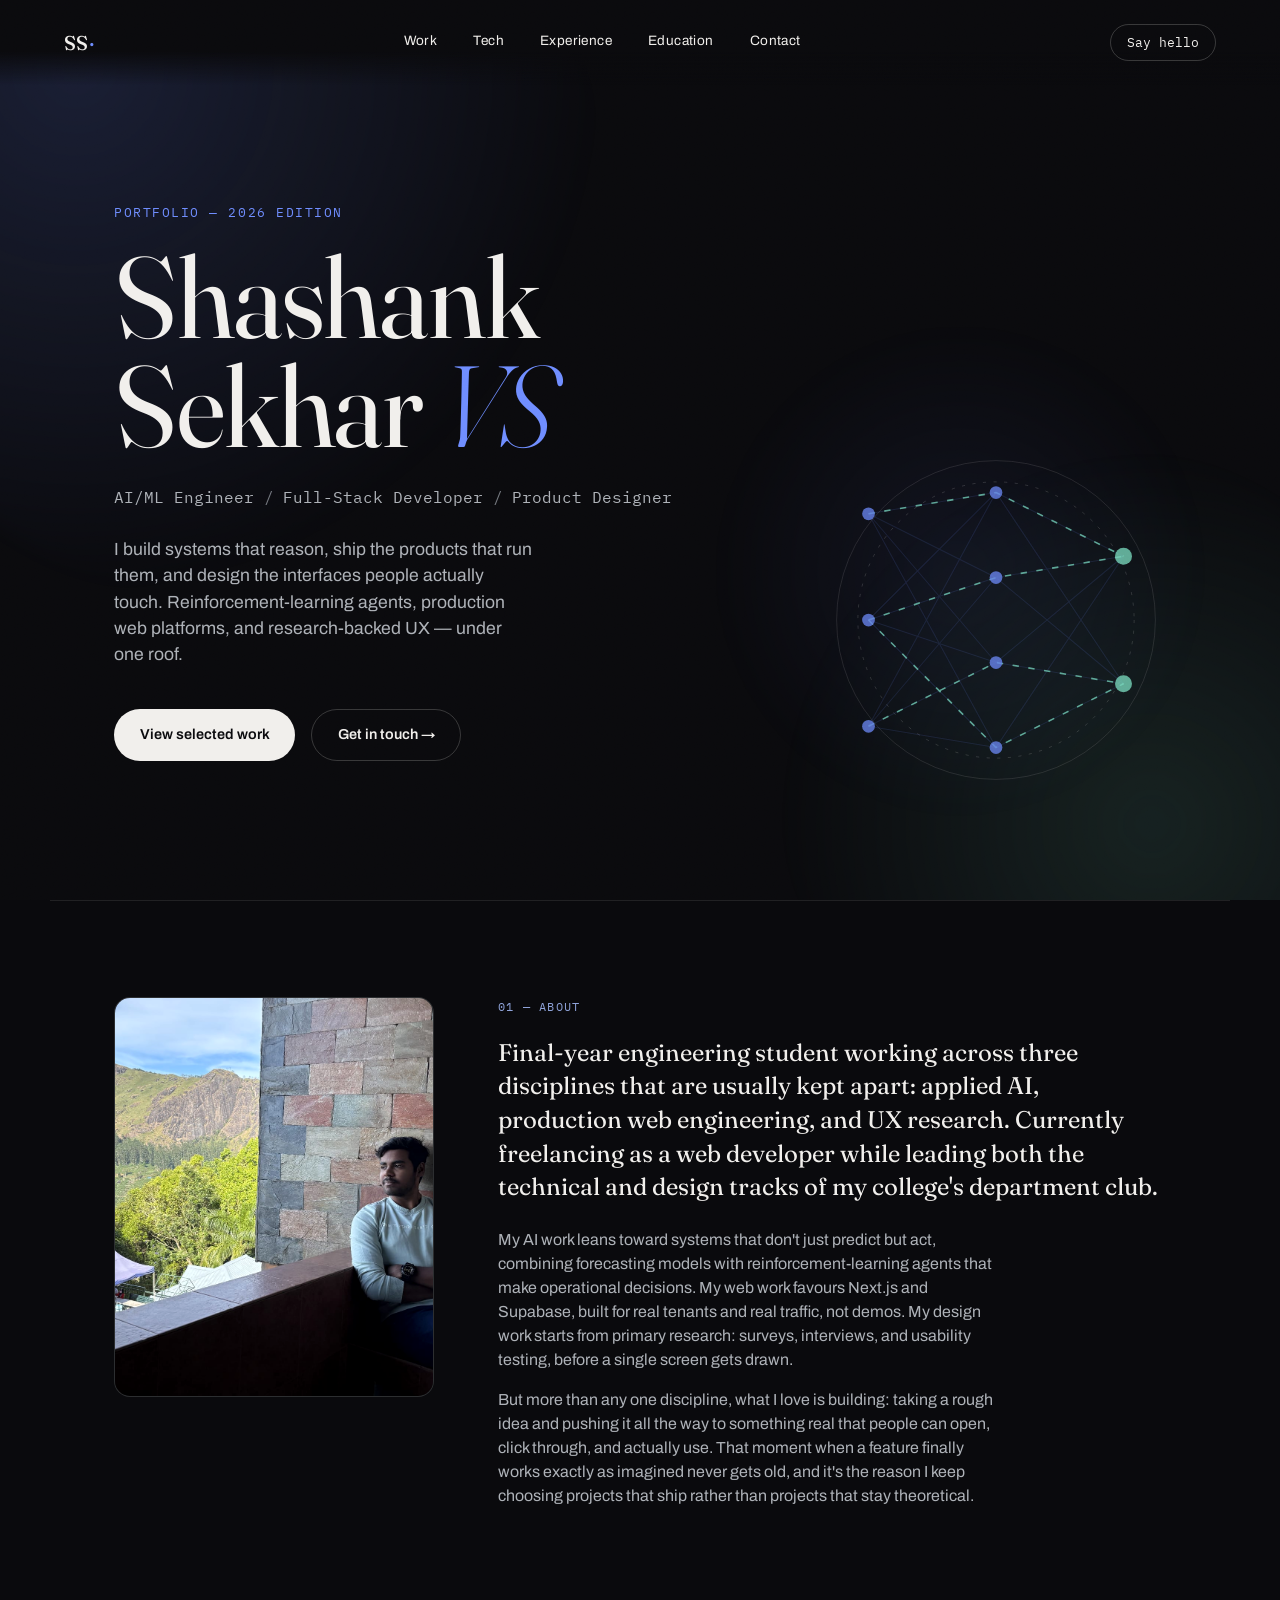
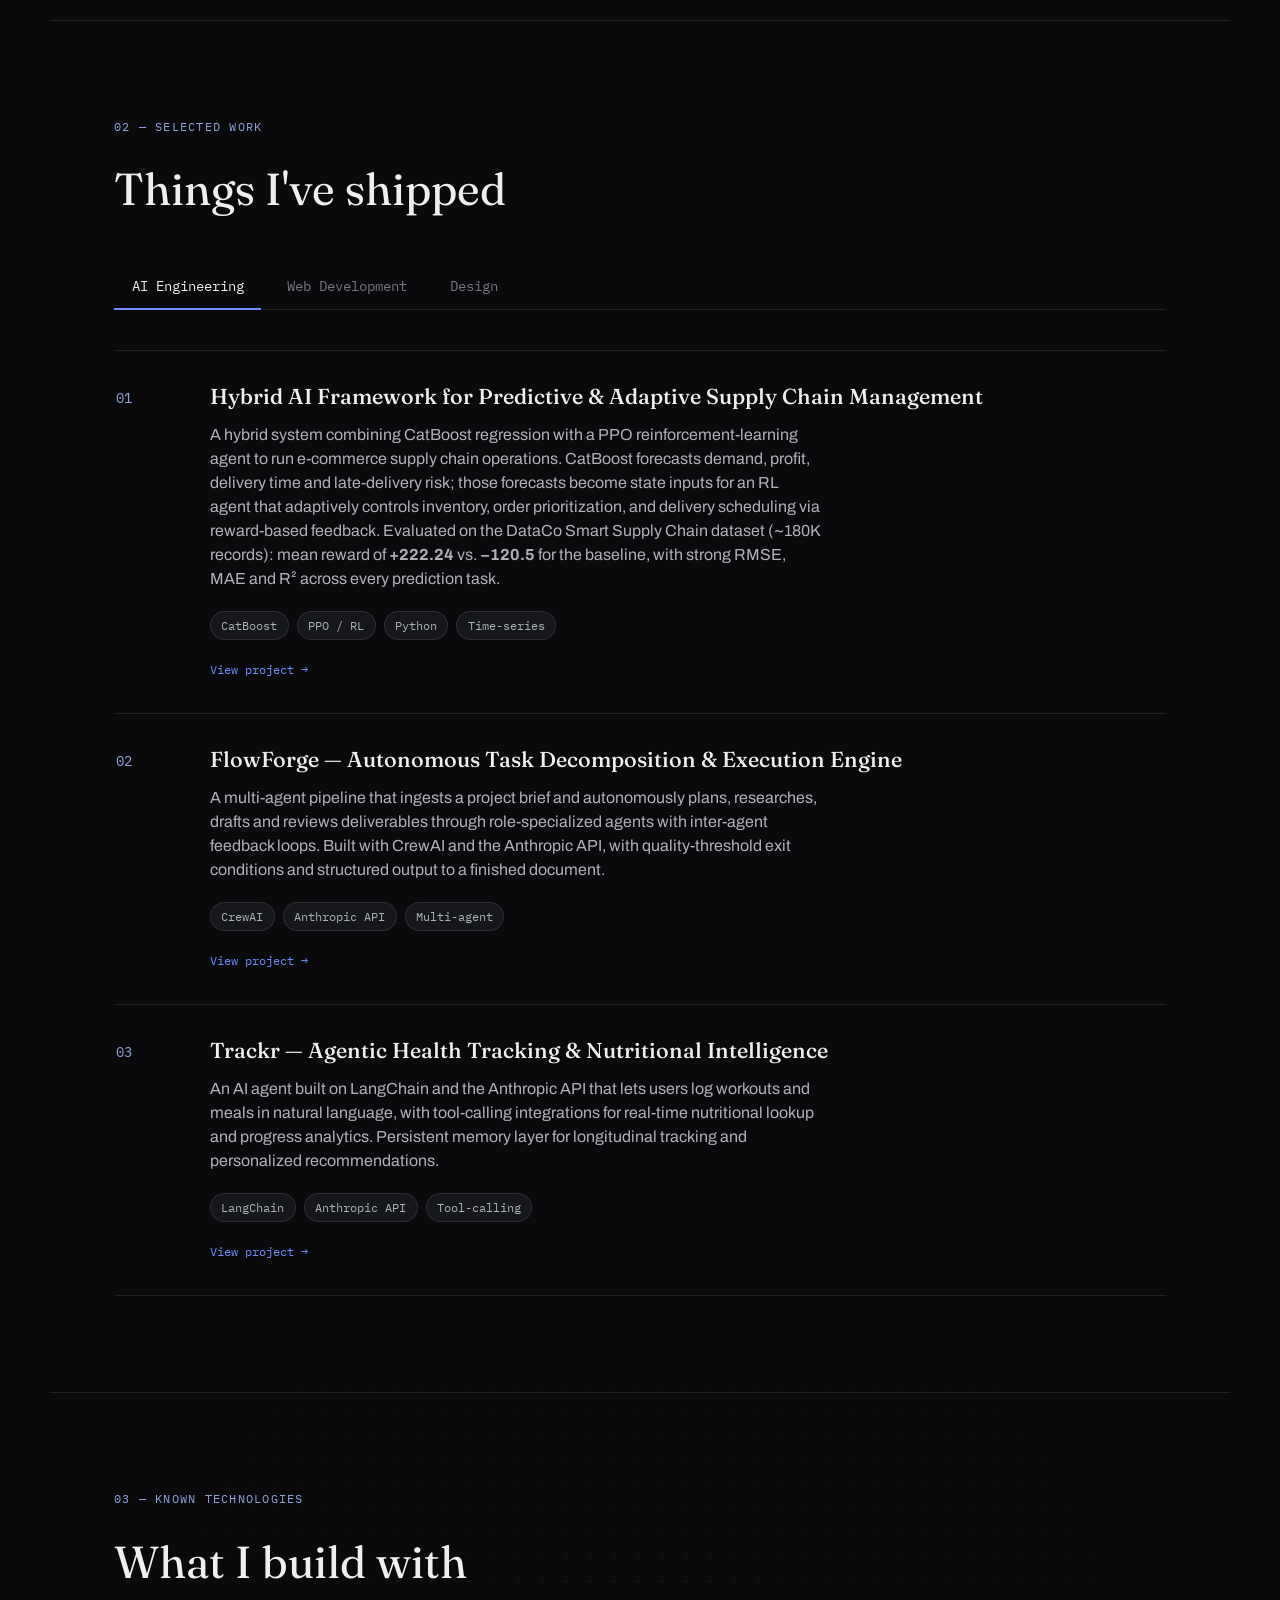
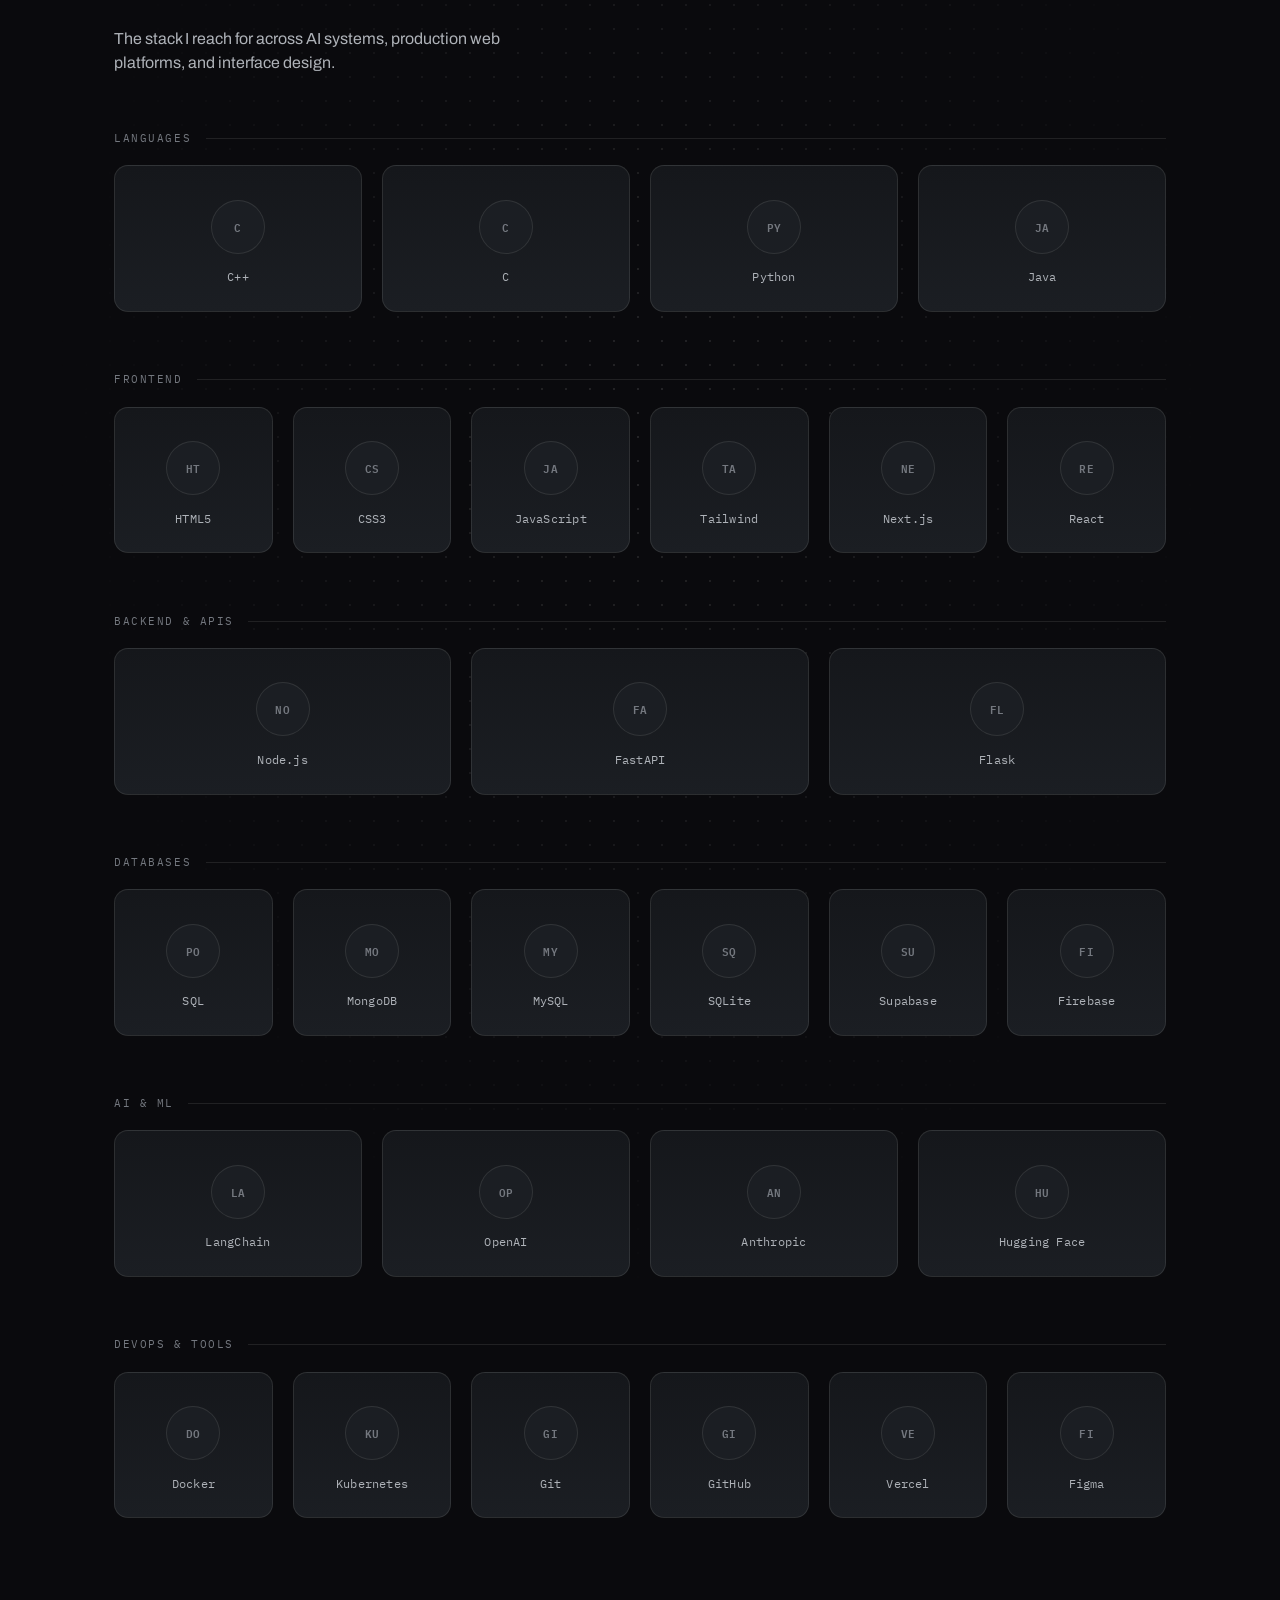
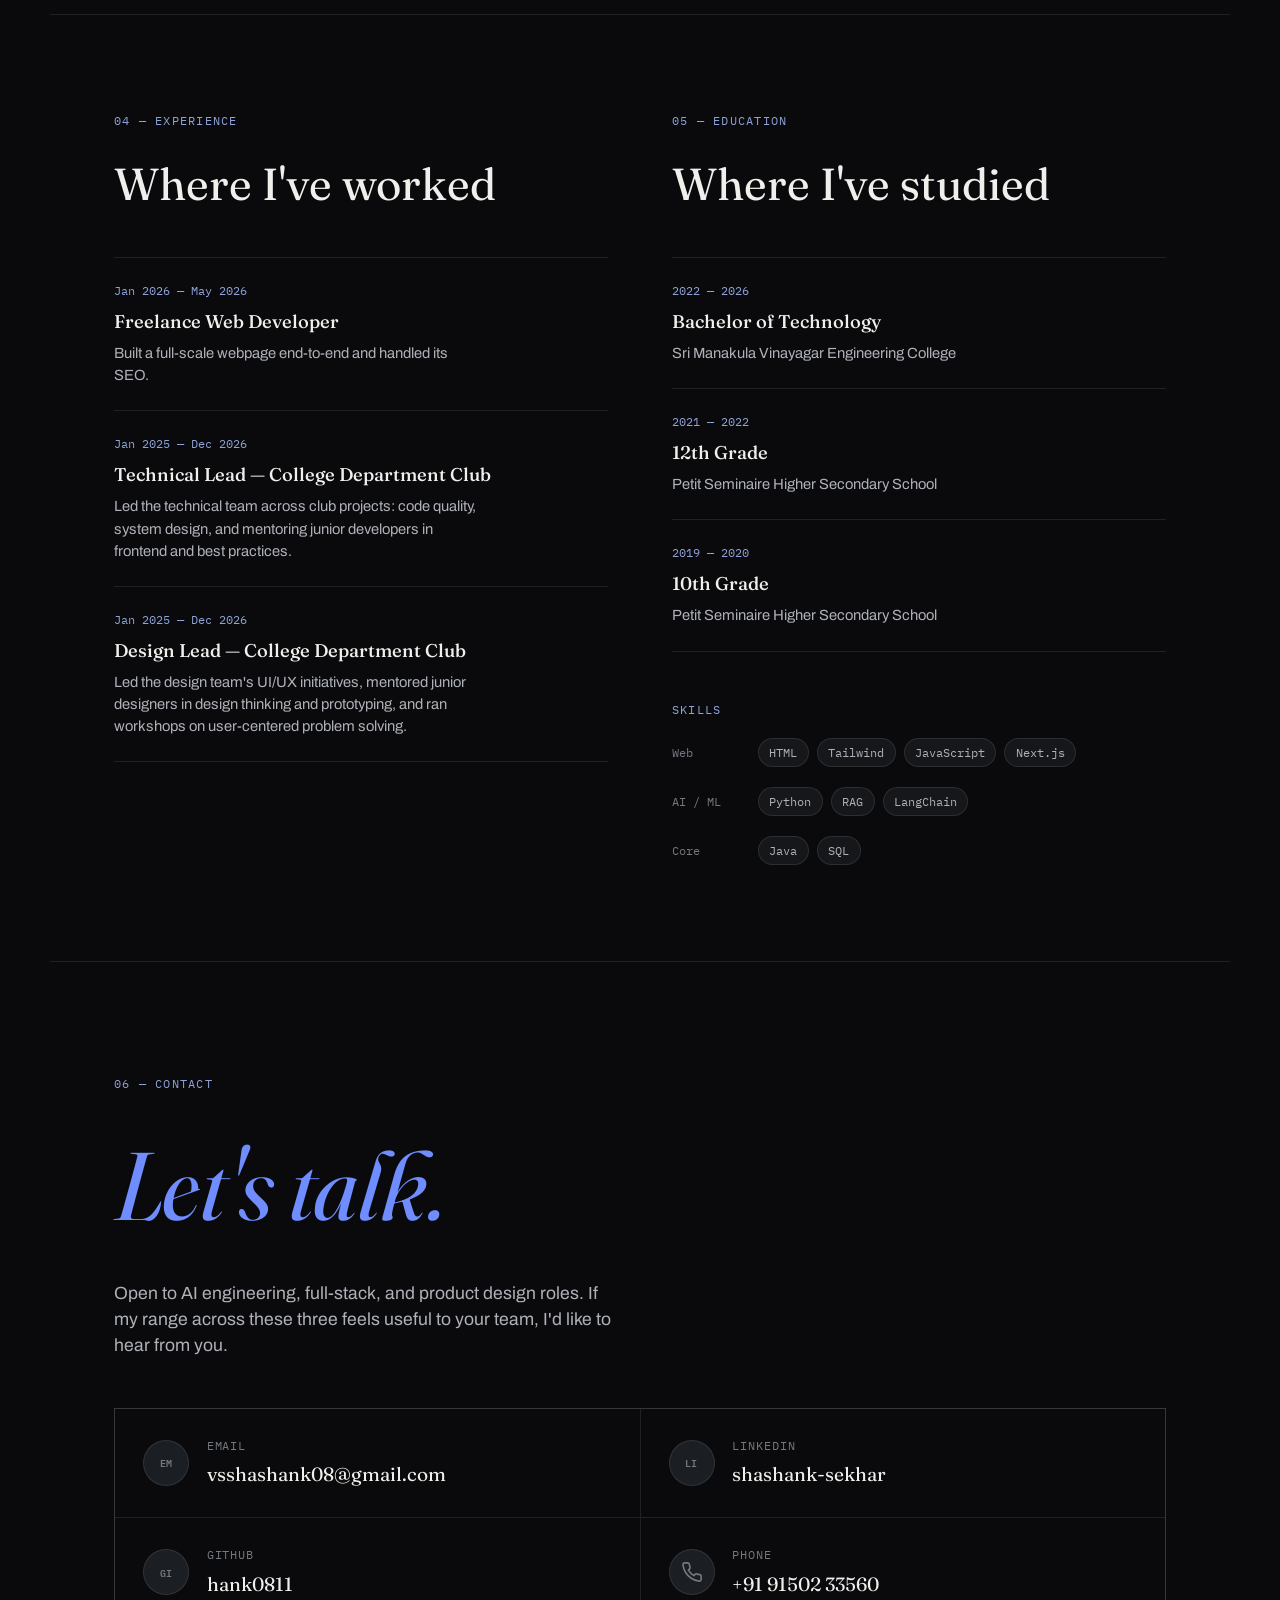
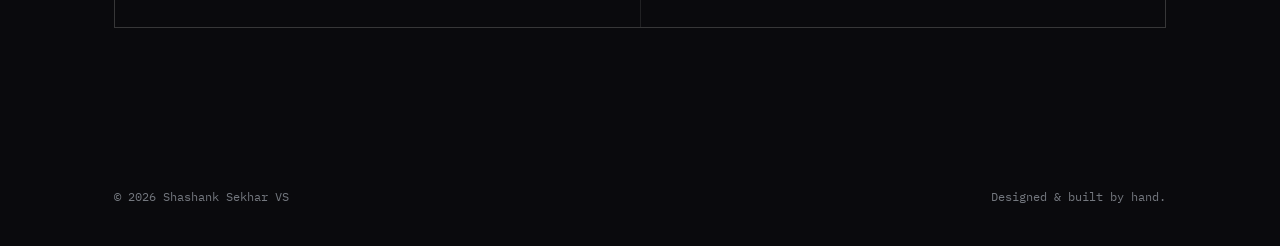
==== commit 14b67cf8: "Fix profile photo path" ====
--- a/index.html
+++ b/index.html
@@ -120,7 +120,7 @@
   <!-- ABOUT / STATS -->
   <section class="about" id="about">
     <div class="about-photo" data-reveal>
-      <img src="assets/profile.jpg" alt="Shashank Sekhar VS" loading="lazy" onerror="this.parentElement.classList.add('photo-fallback')">
+      <img src="assets/Shashank.jpeg" alt="Shashank Sekhar VS" loading="lazy" onerror="this.parentElement.classList.add('photo-fallback')">
     </div>
     <div class="about-text" data-reveal>
       <p class="section-label">01 — About</p>
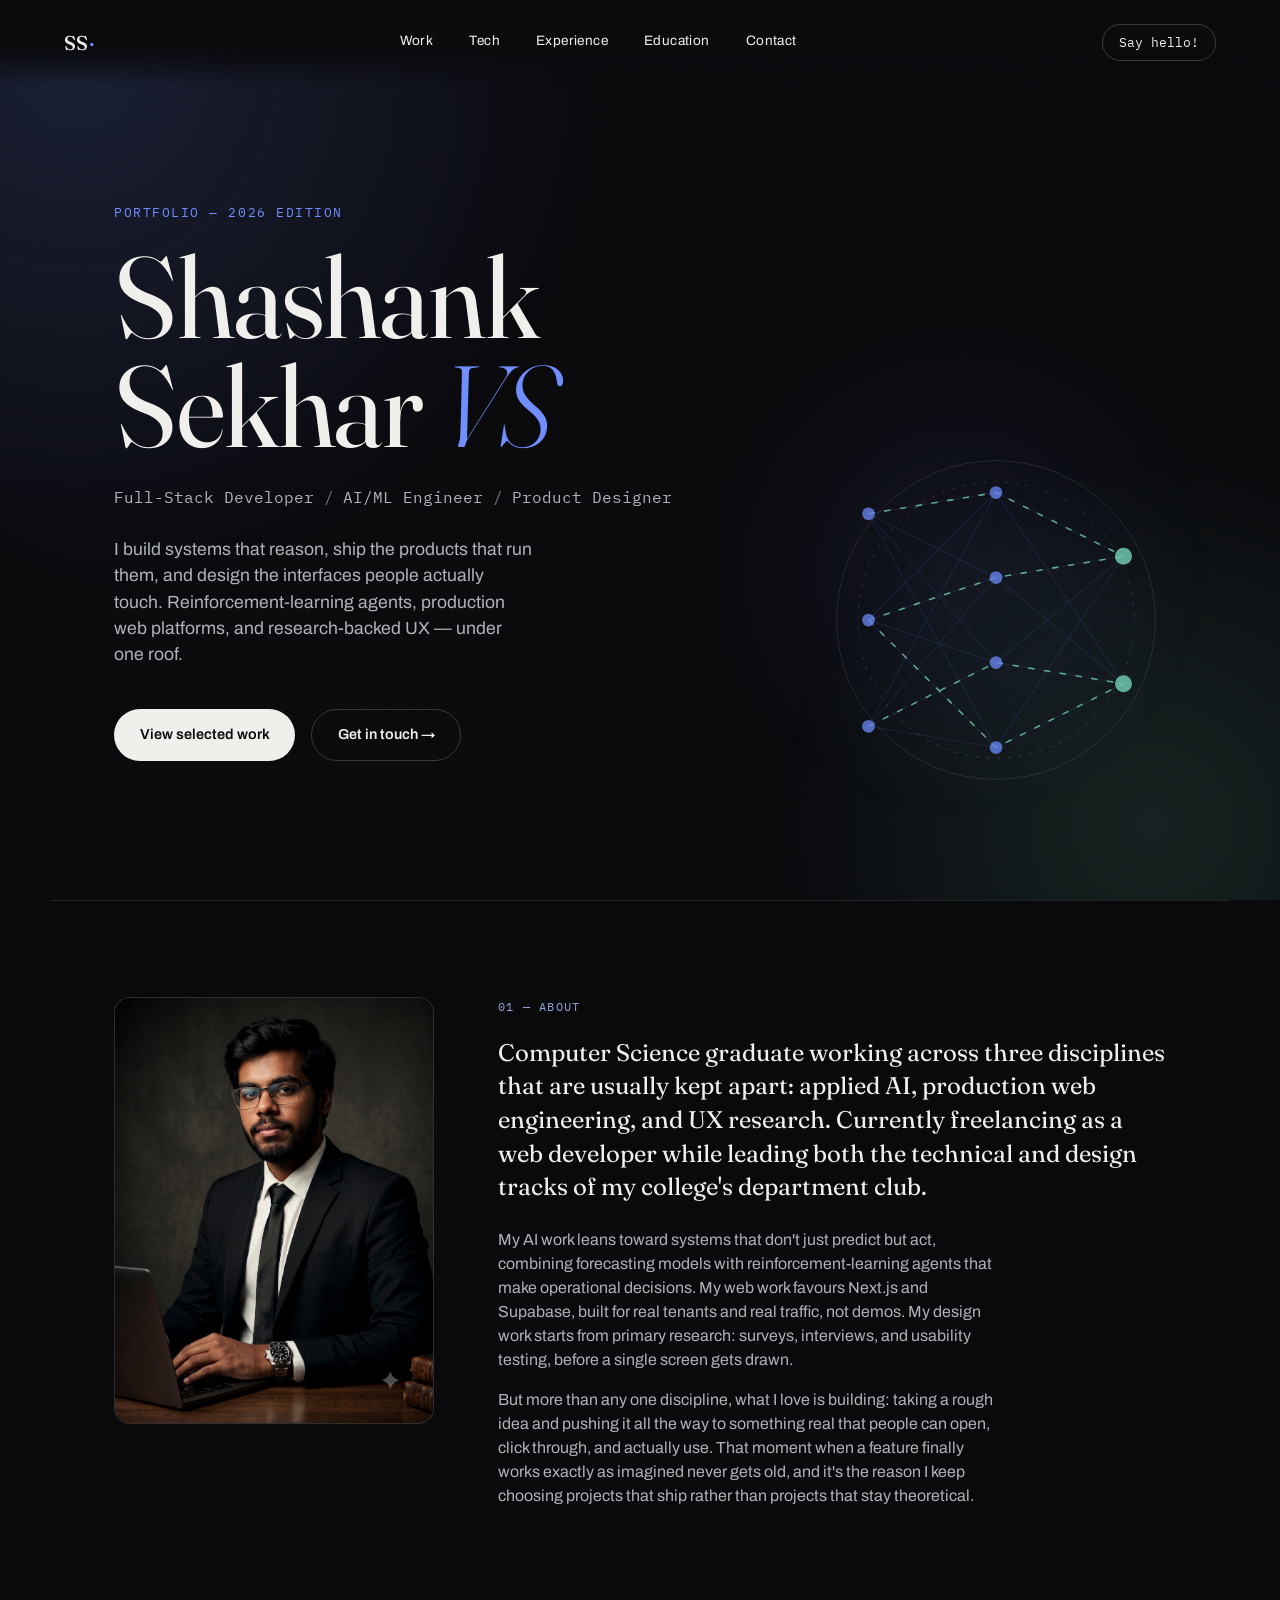
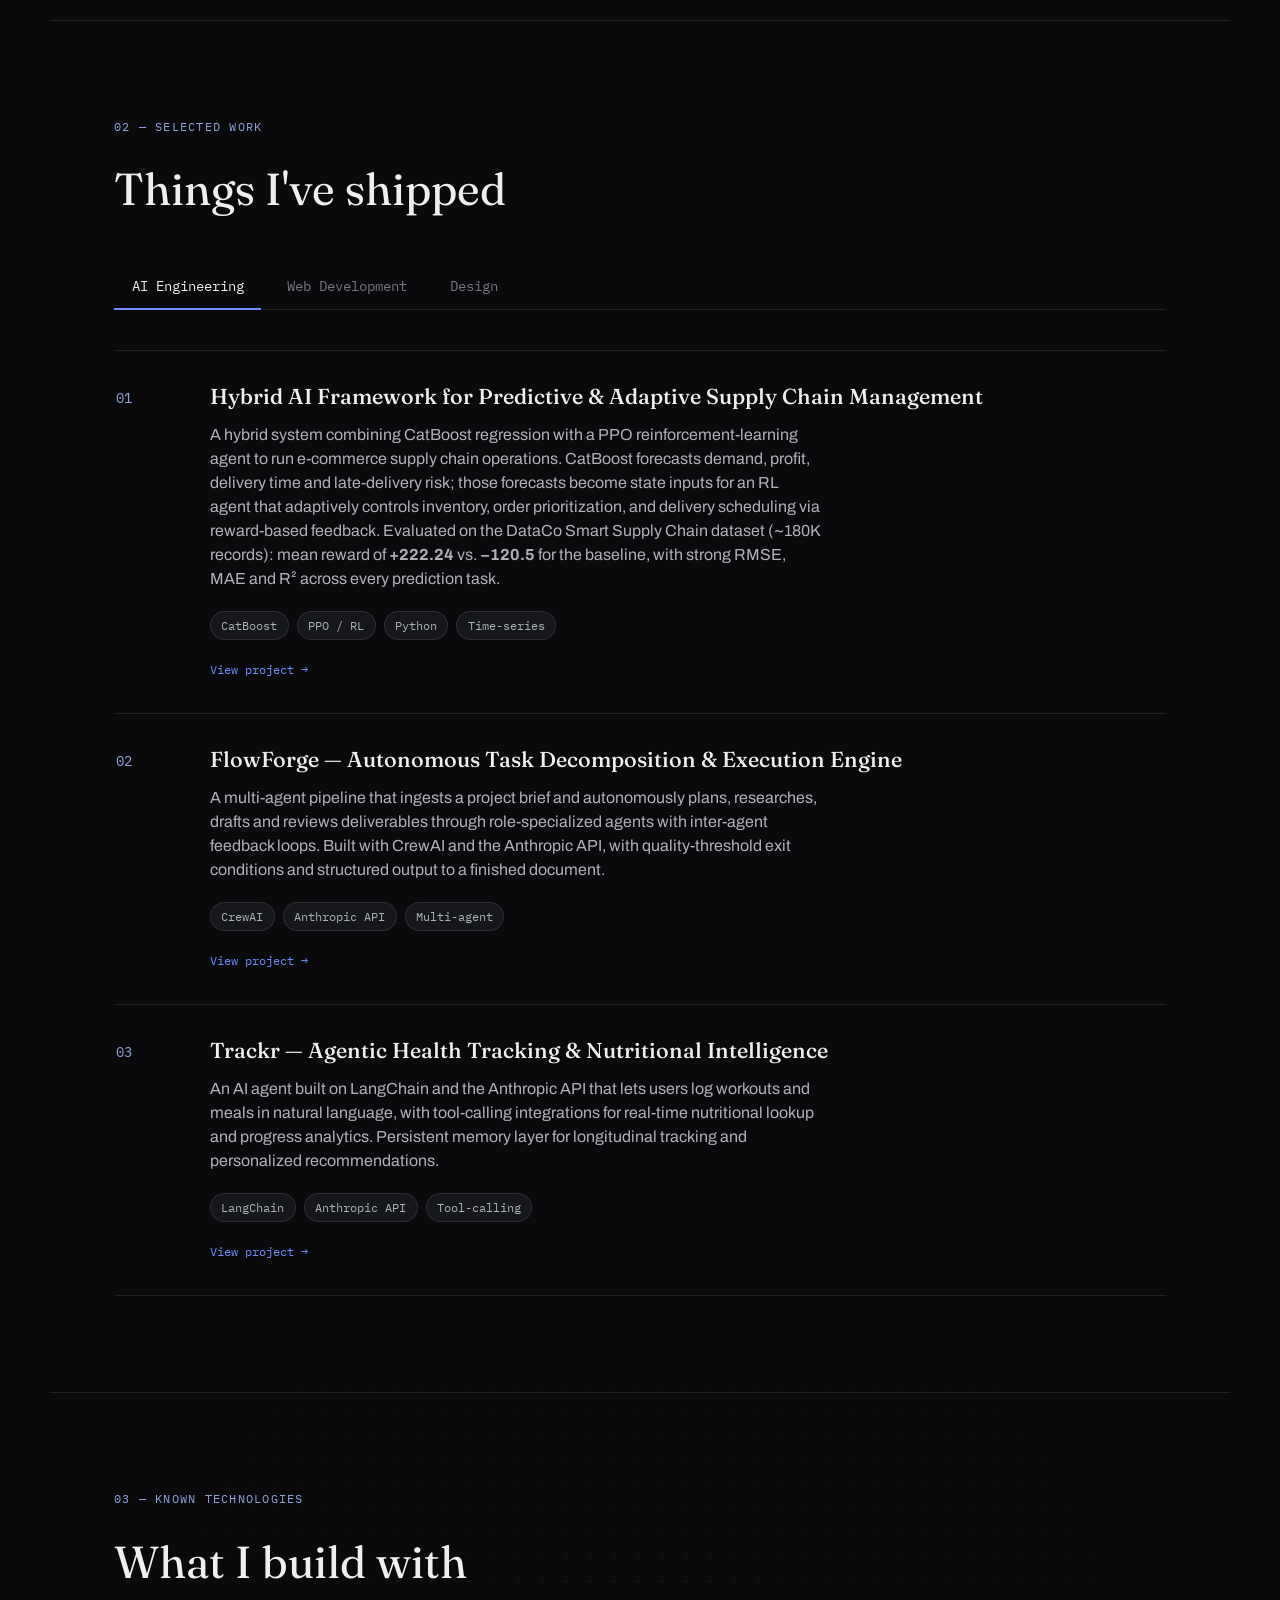
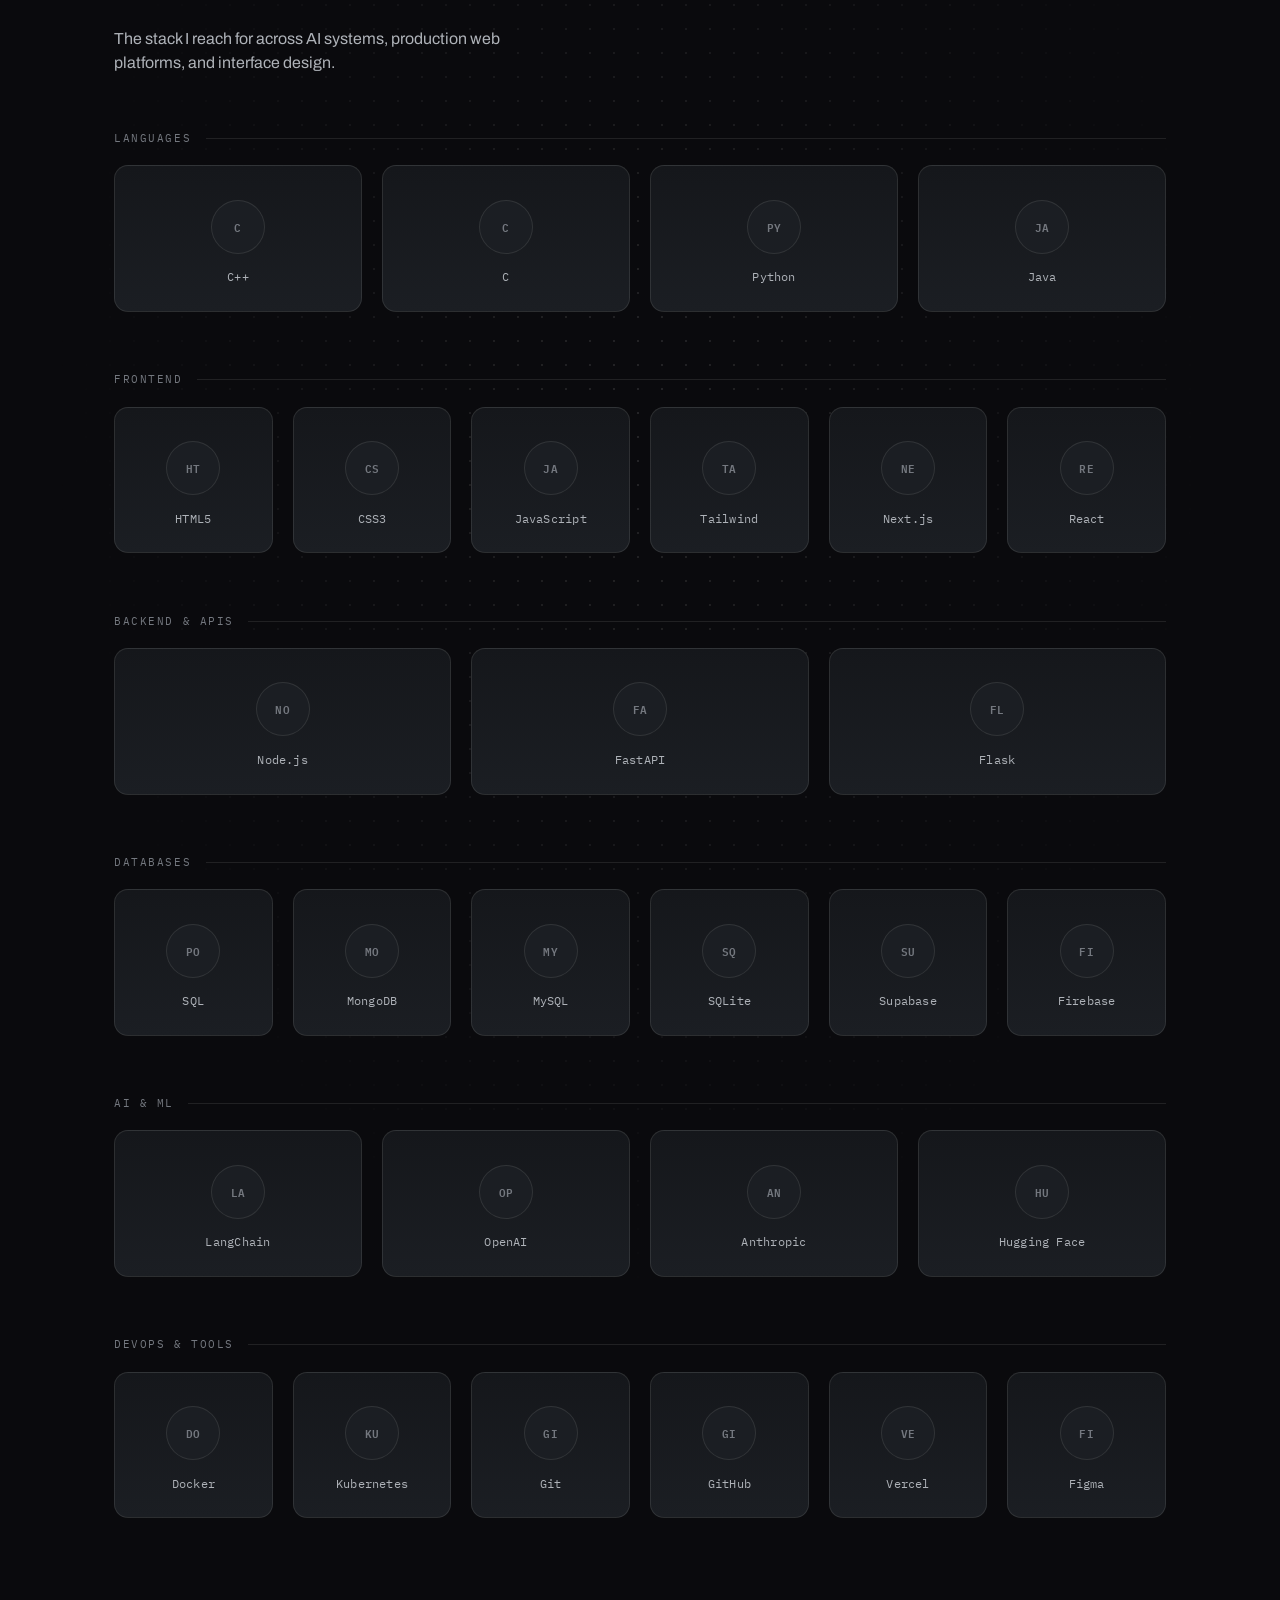
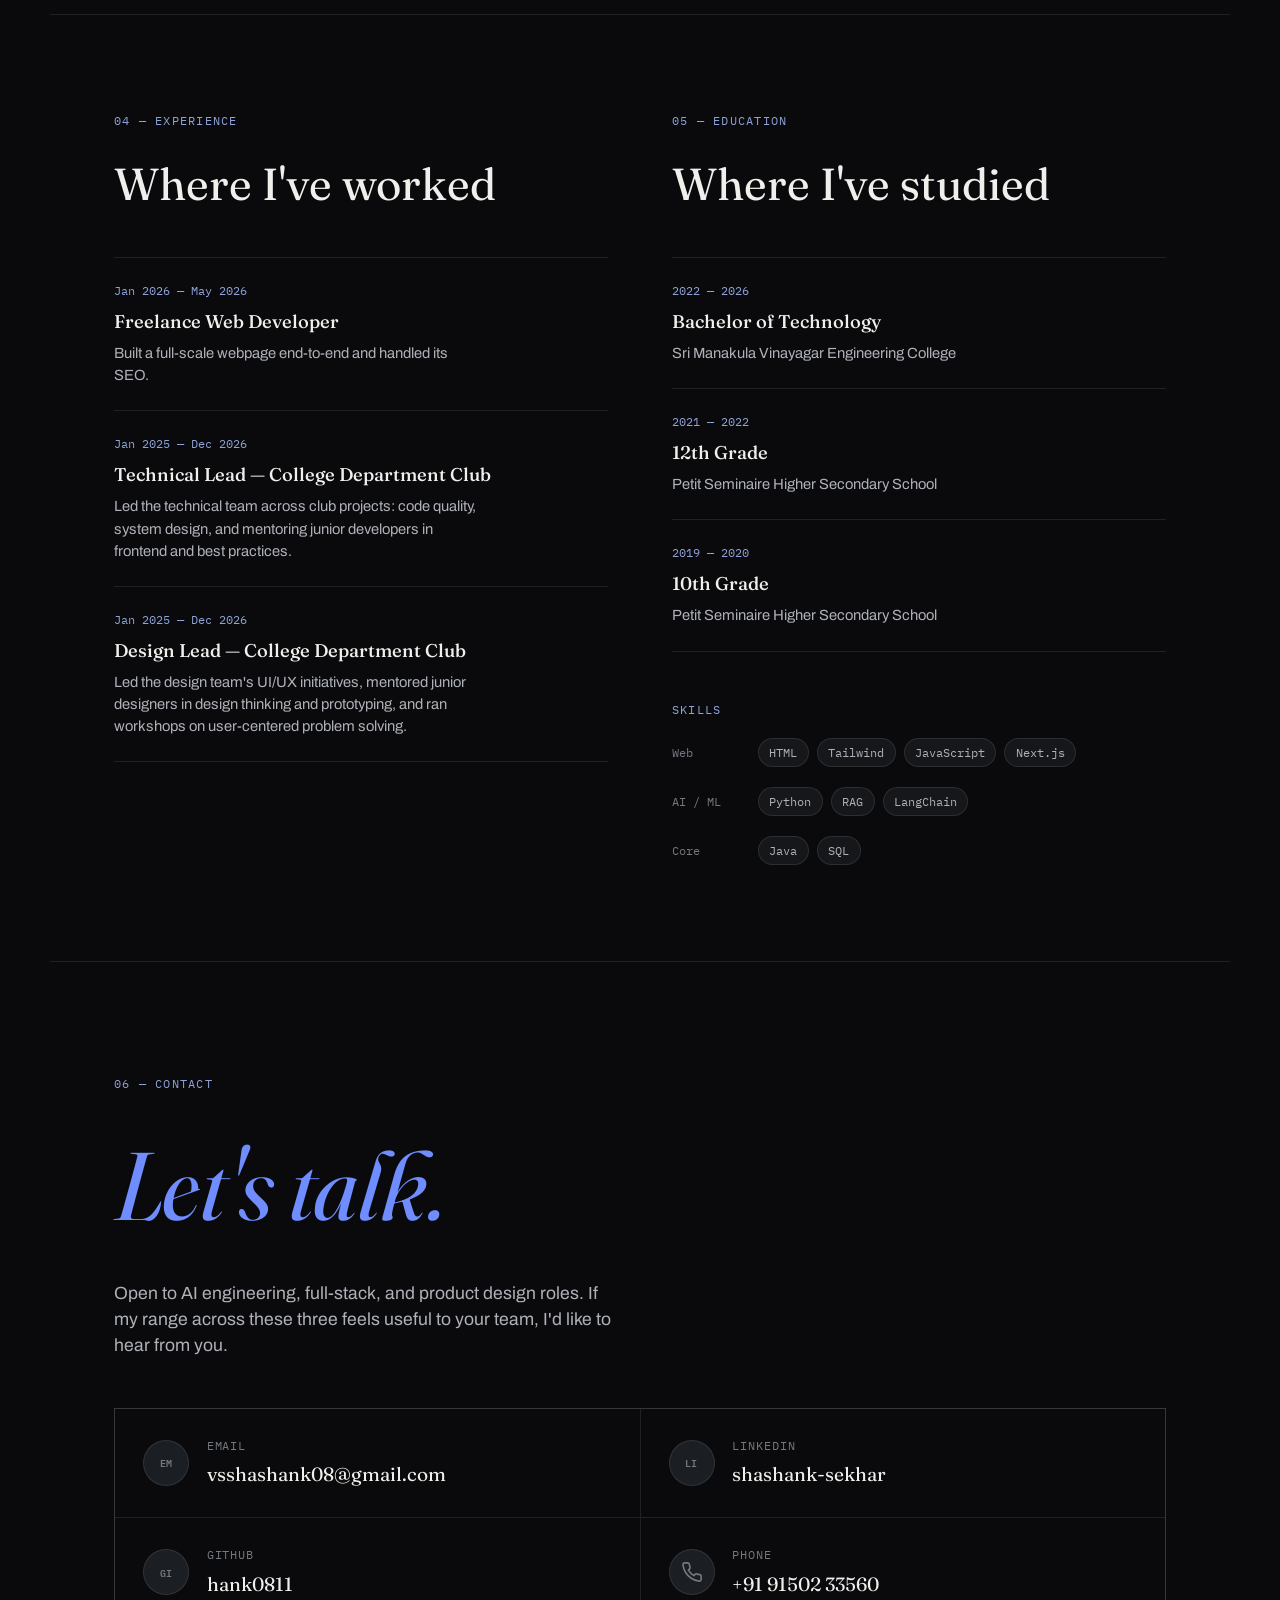
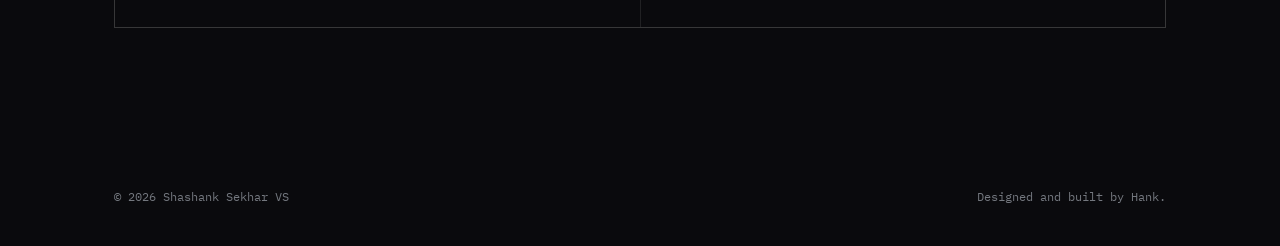
==== commit d43537f4: "Rework QLess web-dev case study with live demo, add project demo links, gallery lightbox, and copy t" ====
--- a/index.html
+++ b/index.html
@@ -36,7 +36,7 @@
     <a href="#education">Education</a>
     <a href="#contact">Contact</a>
   </nav>
-  <a href="mailto:vsshashank08@gmail.com" class="nav-cta">Say hello</a>
+  <a href="mailto:vsshashank08@gmail.com" class="nav-cta">Say hello!</a>
 </header>
 
 <main id="top">
@@ -48,9 +48,9 @@
       Shashank<br>Sekhar&nbsp;<span class="italic">VS</span>
     </h1>
     <div class="hero-roles" data-reveal>
+      <span>Full-Stack Developer</span>
+      <span class="slash">/</span>
       <span>AI/ML Engineer</span>
-      <span class="slash">/</span>
-      <span>Full-Stack Developer</span>
       <span class="slash">/</span>
       <span>Product Designer</span>
     </div>
@@ -120,12 +120,12 @@
   <!-- ABOUT / STATS -->
   <section class="about" id="about">
     <div class="about-photo" data-reveal>
-      <img src="assets/Shashank.jpeg" alt="Shashank Sekhar VS" loading="lazy" onerror="this.parentElement.classList.add('photo-fallback')">
+      <img src="assets/shashank.png" alt="Shashank Sekhar VS" loading="lazy" onerror="this.parentElement.classList.add('photo-fallback')">
     </div>
     <div class="about-text" data-reveal>
       <p class="section-label">01 — About</p>
       <p class="about-lede">
-        Final-year engineering student working across three disciplines that are usually kept
+        Computer Science graduate working across three disciplines that are usually kept
         apart: applied AI, production web engineering, and UX research. Currently freelancing
         as a web developer while leading both the technical and design tracks of my college's
         department club.
@@ -240,15 +240,15 @@
       <article class="entry" data-reveal>
         <div class="entry-num">02</div>
         <div class="entry-body">
-          <h3><a href="projects/qless-platform.html">QLess — Multi-Tenant Real-Time Pre-Order &amp; Queue Management Platform</a></h3>
-          <p>
-            A production-deployed SaaS platform where any food vendor can onboard, publish menus
-            and manage orders through a dedicated staff dashboard. Built on Next.js and Supabase
-            with Realtime-powered live token broadcasting, QR-based customer access, and
-            Postgres RLS-enforced per-tenant data isolation.
-          </p>
-          <div class="tags">
-            <span>Next.js</span><span>Supabase Realtime</span><span>Multi-tenant</span><span>QR access</span>
+          <h3><a href="projects/qless-platform.html">QLess — Campus Pre-Order Web App</a></h3>
+          <p>
+            The pre-order and pickup flow from the QLess UX case study, rebuilt as a working
+            web app. Menu browsing, cart, slot booking with real capacity limits, and OTP
+            pickup confirmation with a live countdown — one HTML file, no framework, no
+            backend.
+          </p>
+          <div class="tags">
+            <span>HTML5</span><span>CSS3</span><span>Vanilla JavaScript</span><span>State management</span>
           </div>
           <a href="projects/qless-platform.html" class="entry-link">View project →</a>
         </div>
@@ -488,7 +488,7 @@
 
 <footer class="site-footer">
   <span>© <span id="year"></span> Shashank Sekhar VS</span>
-  <span>Designed &amp; built by hand.</span>
+  <span>Designed and built by Hank.</span>
 </footer>
 
 <script src="js/script.js"></script>
--- a/css/style.css
+++ b/css/style.css
@@ -636,7 +636,7 @@
 
 .about-photo {
   position: relative;
-  aspect-ratio: 4 / 5;
+  aspect-ratio: 3 / 4;
   border-radius: 16px;
   overflow: hidden;
   border: 1px solid var(--line);
@@ -646,6 +646,7 @@
   width: 100%;
   height: 100%;
   object-fit: cover;
+  object-position: 72% 22%;
   display: block;
   filter: saturate(1.02) contrast(1.03);
 }
@@ -1057,10 +1058,24 @@
 .breadcrumb a:hover { text-decoration: underline; }
 
 .proj-hero {
+  position: relative;
   max-width: var(--container);
   margin: 0 auto;
   padding: 2.5rem var(--gutter) 4rem;
   border-bottom: 1px solid var(--line);
+}
+.hero-demo-link {
+  position: absolute;
+  top: 2.5rem;
+  right: var(--gutter);
+  white-space: nowrap;
+}
+@media (max-width: 860px) {
+  .hero-demo-link {
+    position: static;
+    display: inline-block;
+    margin-top: 1.5rem;
+  }
 }
 .proj-kicker {
   font-family: var(--font-mono);
@@ -1346,17 +1361,95 @@
 }
 .proj-gallery img {
   width: 100%;
-  max-width: 420px;
+  max-width: 190px;
   border-radius: 10px;
   border: 1px solid var(--line);
-  box-shadow: 0 20px 40px var(--paper-shadow);
+  box-shadow: 0 14px 28px var(--paper-shadow);
+  cursor: zoom-in;
   transition: transform var(--dur-slow) var(--ease-out), box-shadow var(--dur-slow) var(--ease-out);
 }
 @media (hover: hover) and (pointer: fine) {
   .proj-gallery img:hover {
     transform: translateY(-6px) scale(1.015);
-    box-shadow: 0 28px 56px var(--paper-shadow);
+    box-shadow: 0 20px 40px var(--paper-shadow);
   }
+}
+
+/* lightbox */
+.lightbox-overlay {
+  position: fixed;
+  inset: 0;
+  background: rgba(6, 8, 12, 0.92);
+  display: flex;
+  align-items: center;
+  justify-content: center;
+  z-index: 999;
+  opacity: 0;
+  visibility: hidden;
+  padding: 2rem;
+  transition: opacity var(--dur-base) var(--ease-standard);
+}
+.lightbox-overlay.open {
+  opacity: 1;
+  visibility: visible;
+}
+.lightbox-img {
+  max-width: 90vw;
+  max-height: 85vh;
+  border-radius: 12px;
+  box-shadow: 0 30px 80px rgba(0, 0, 0, 0.6);
+}
+.lightbox-close,
+.lightbox-prev,
+.lightbox-next {
+  position: absolute;
+  background: rgba(255, 255, 255, 0.08);
+  border: 1px solid var(--line);
+  color: var(--ink);
+  border-radius: 50%;
+  cursor: pointer;
+  display: flex;
+  align-items: center;
+  justify-content: center;
+  transition: background var(--dur-fast) var(--ease-standard), color var(--dur-fast) var(--ease-standard);
+}
+.lightbox-close {
+  top: 1.5rem;
+  right: 1.5rem;
+  width: 42px;
+  height: 42px;
+  font-size: 1.4rem;
+  line-height: 1;
+}
+.lightbox-prev,
+.lightbox-next {
+  top: 50%;
+  transform: translateY(-50%);
+  width: 48px;
+  height: 48px;
+  font-size: 1.2rem;
+}
+.lightbox-prev { left: 1.5rem; }
+.lightbox-next { right: 1.5rem; }
+.lightbox-close:hover,
+.lightbox-prev:hover,
+.lightbox-next:hover {
+  background: var(--accent);
+  color: #fff;
+  border-color: var(--accent);
+}
+.lightbox-count {
+  position: absolute;
+  bottom: 1.25rem;
+  left: 50%;
+  transform: translateX(-50%);
+  font-family: var(--font-mono);
+  font-size: 0.78rem;
+  color: var(--ink-soft);
+}
+@media (max-width: 640px) {
+  .lightbox-prev, .lightbox-next { width: 38px; height: 38px; }
+  .lightbox-close { width: 36px; height: 36px; }
 }
 .gallery-caption {
   font-size: 0.85rem;
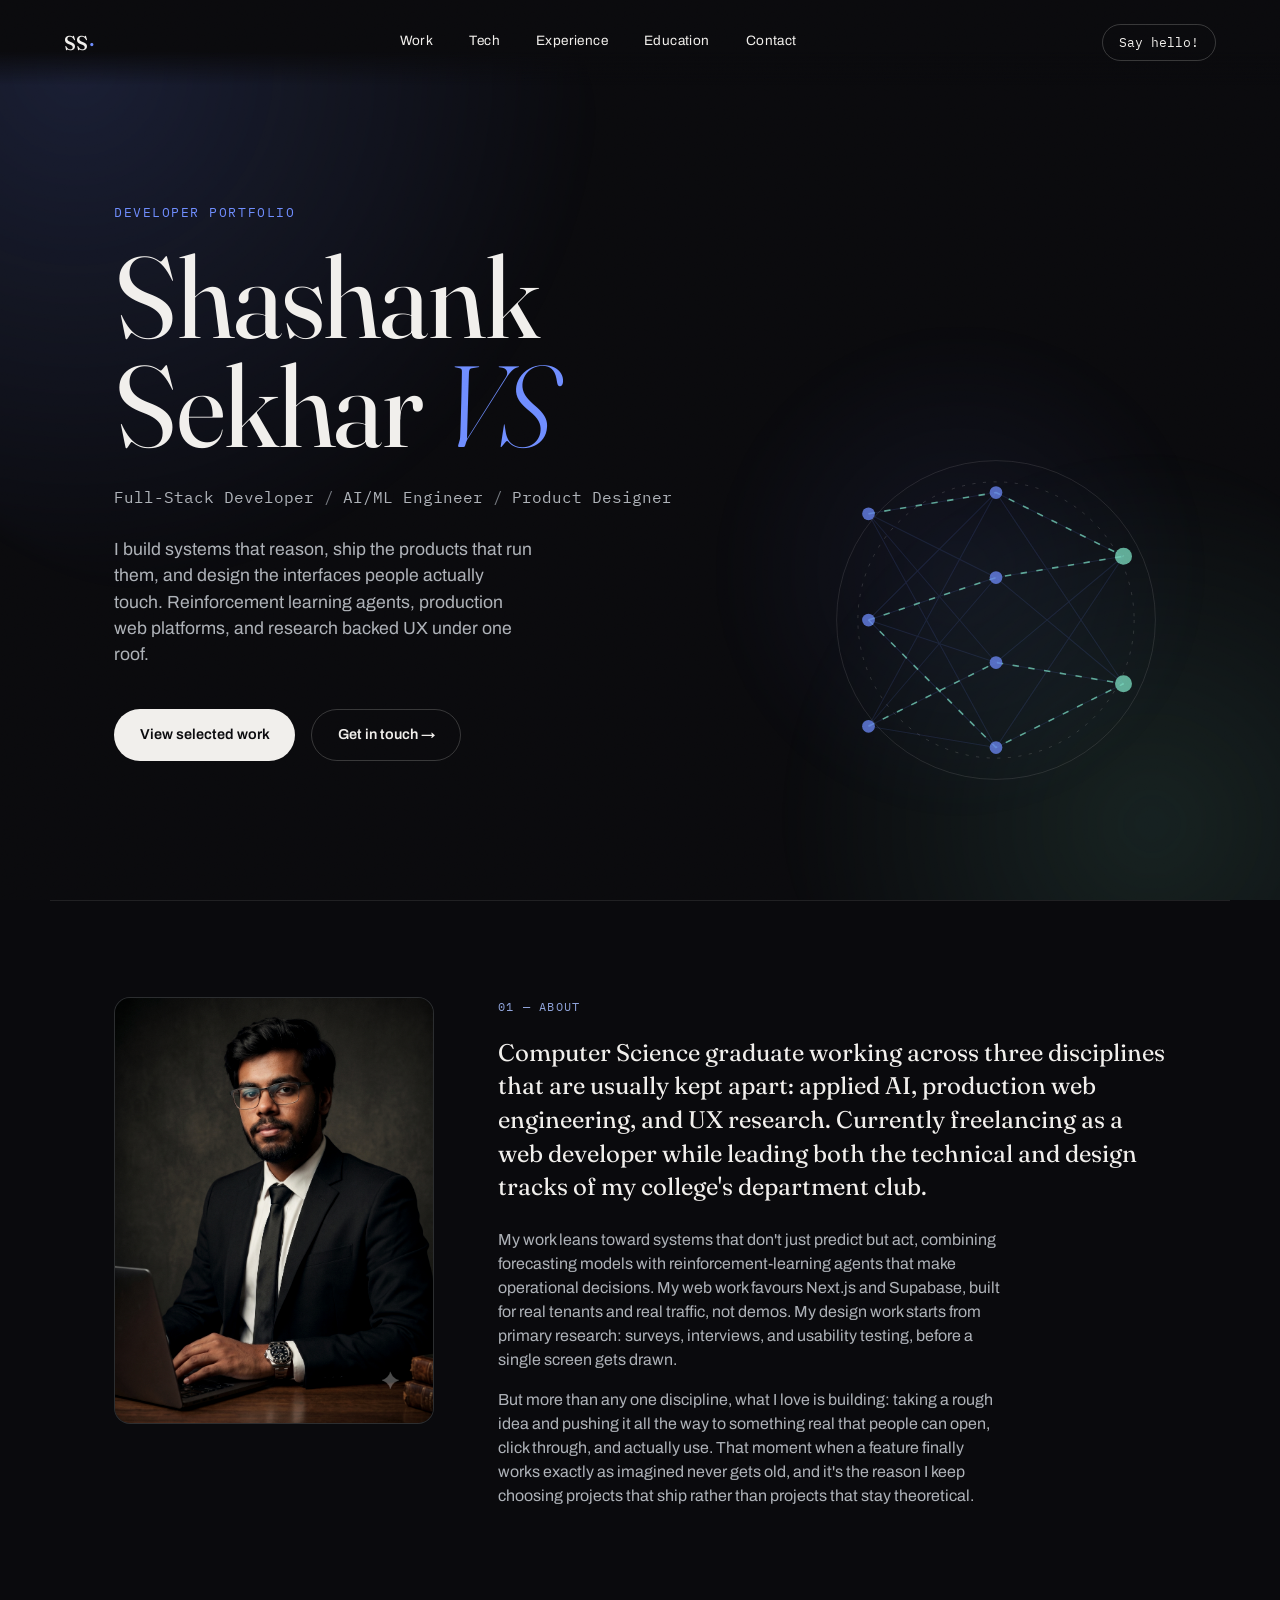
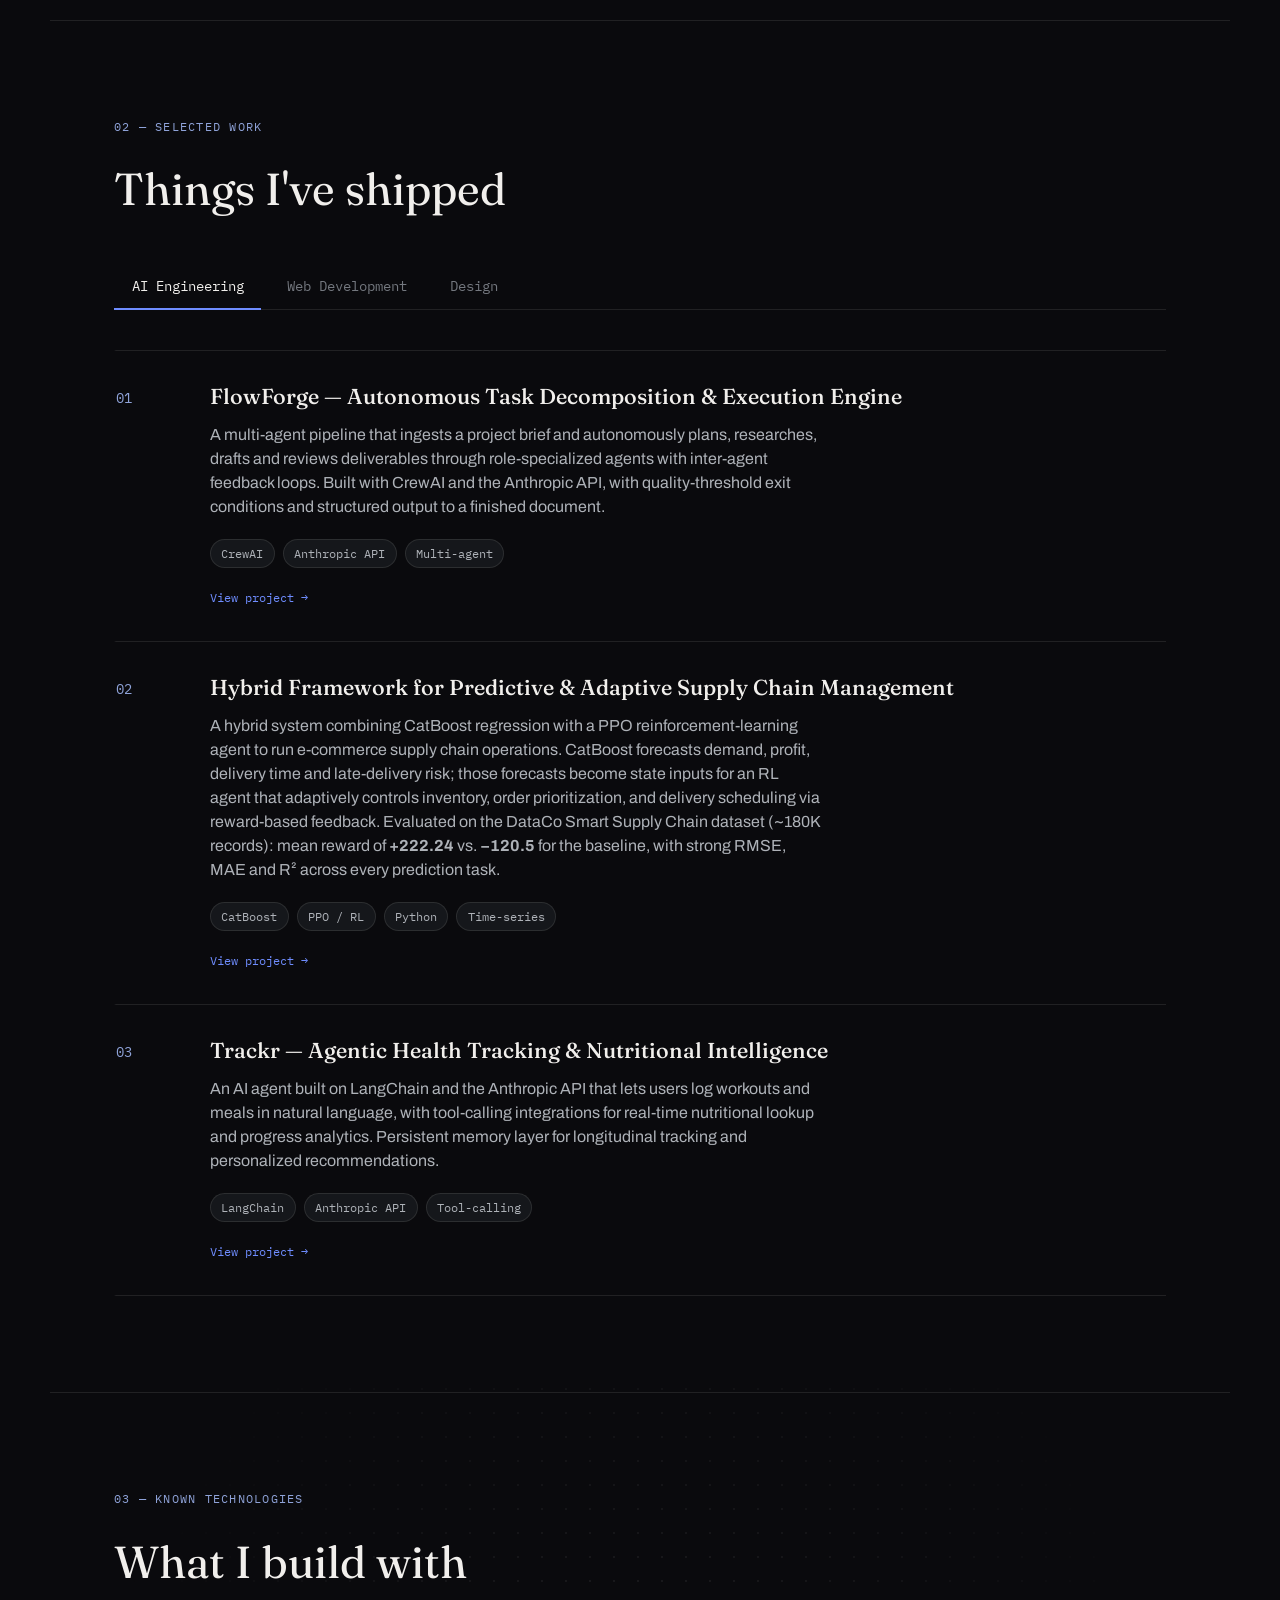
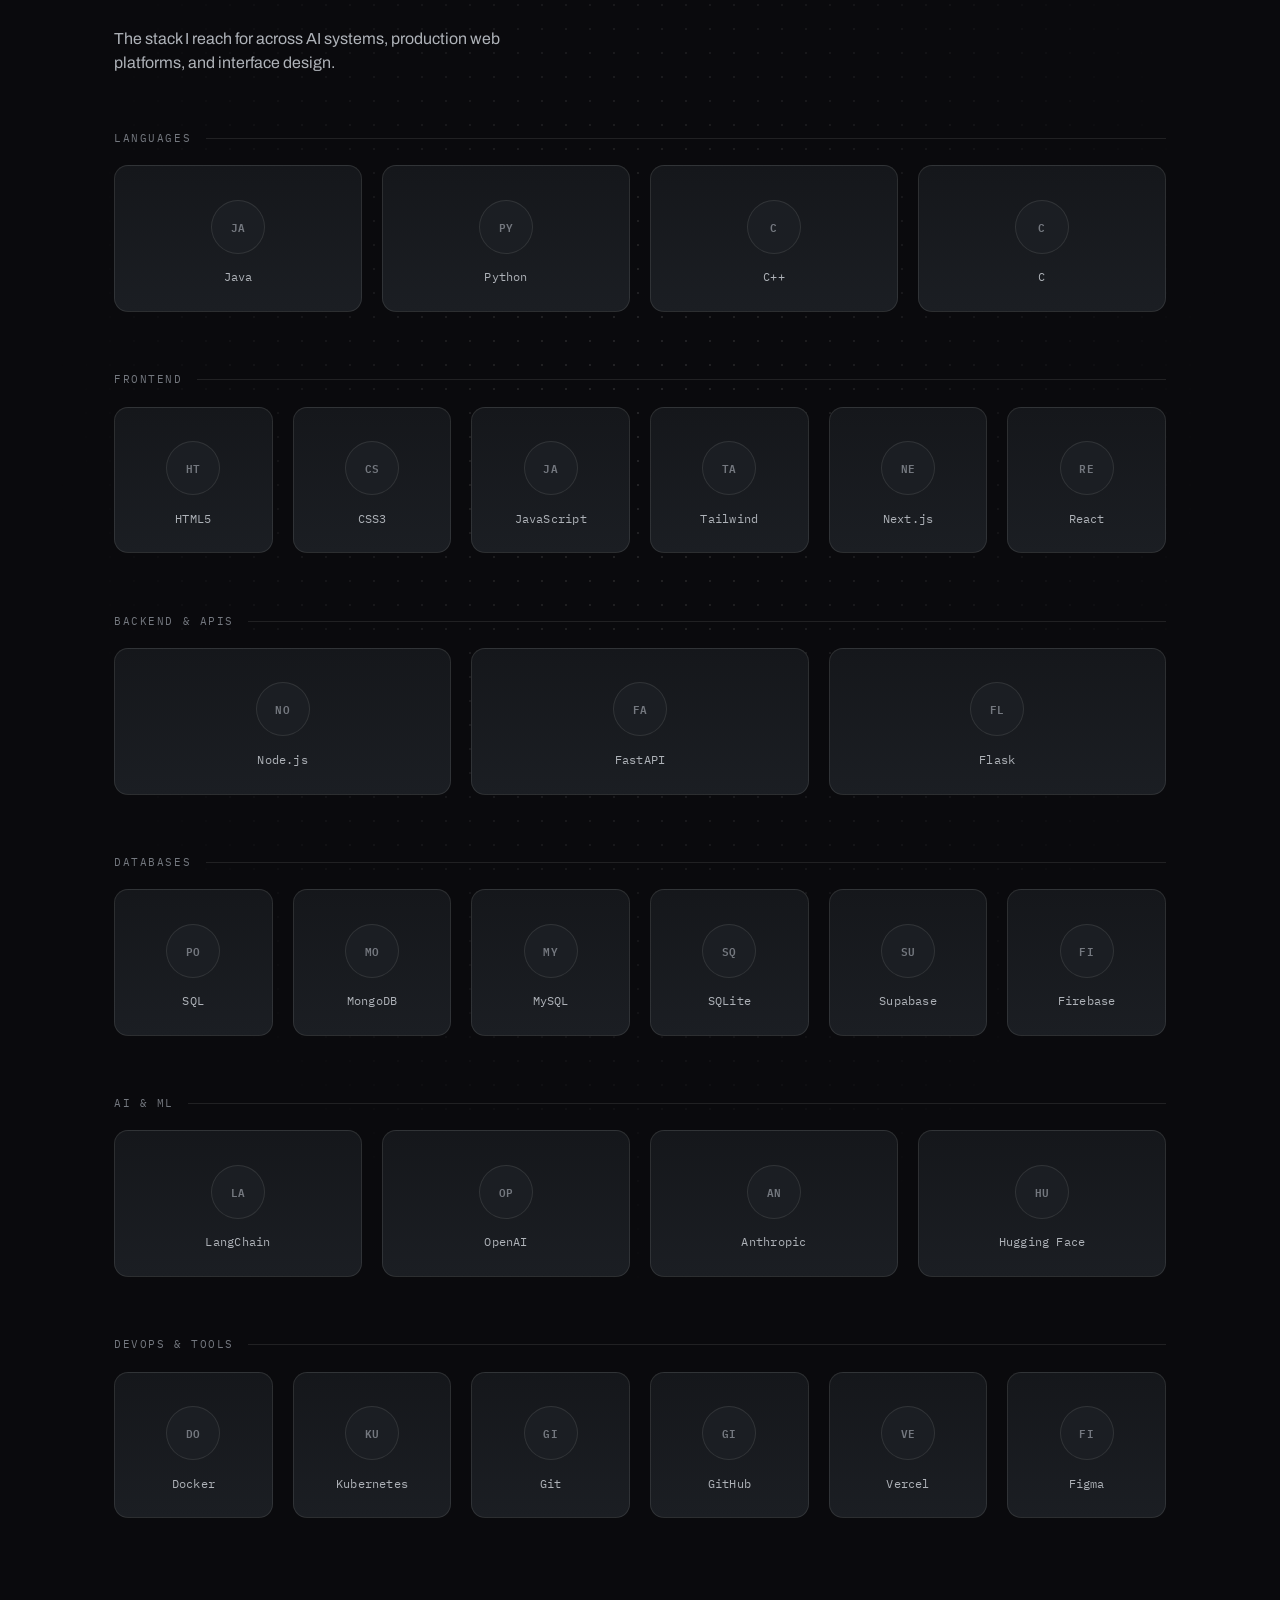
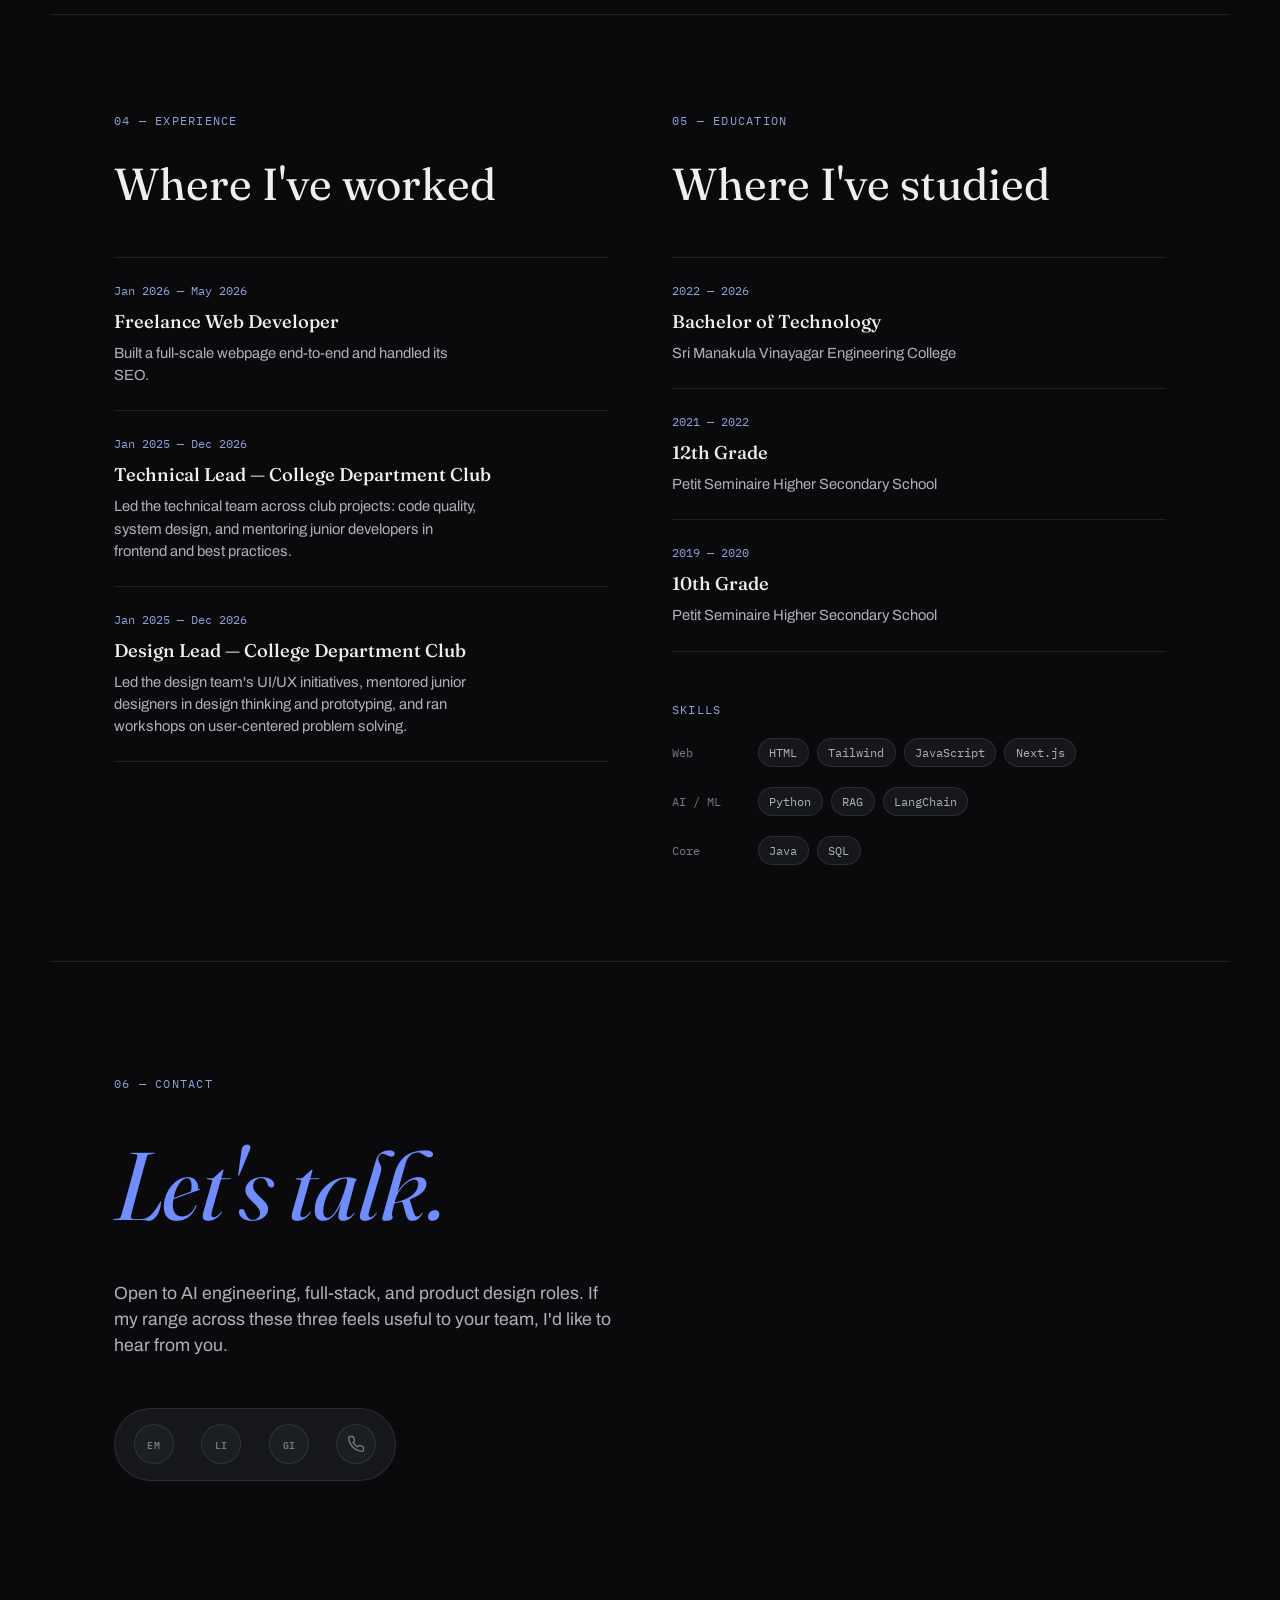
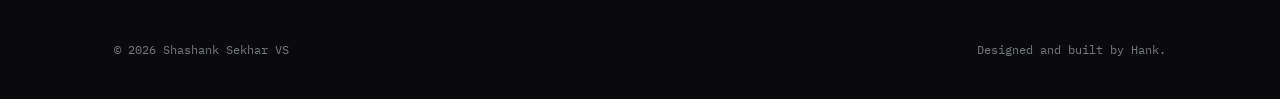
==== commit 677a3e7d: "Reorder AI projects, rename Hybrid Framework, reorder languages, redesign contact section as icon do" ====
--- a/index.html
+++ b/index.html
@@ -3,7 +3,7 @@
 <head>
 <meta charset="UTF-8">
 <meta name="viewport" content="width=device-width, initial-scale=1.0">
-<title>Shashank Sekhar VS — AI Engineer, Full-Stack Developer &amp; Product Designer</title>
+<title>Shashank Sekhar VS - AI Engineer, Full-Stack Developer &amp; Product Designer</title>
 <meta name="description" content="Portfolio of Shashank Sekhar VS — AI/ML systems, full-stack web products, and UX/UI design.">
 <link rel="preconnect" href="https://fonts.googleapis.com">
 <link rel="preconnect" href="https://fonts.gstatic.com" crossorigin>
@@ -43,7 +43,7 @@
 
   <!-- HERO -->
   <section class="hero">
-    <p class="eyebrow" data-reveal>Portfolio — 2026 Edition</p>
+    <p class="eyebrow" data-reveal>Developer Portfolio</p>
     <h1 class="hero-name" data-reveal>
       Shashank<br>Sekhar&nbsp;<span class="italic">VS</span>
     </h1>
@@ -56,8 +56,8 @@
     </div>
     <p class="hero-copy" data-reveal>
       I build systems that reason, ship the products that run them, and design the interfaces
-      people actually touch. Reinforcement-learning agents, production web platforms, and
-      research-backed UX — under one roof.
+      people actually touch. Reinforcement learning agents, production web platforms, and
+      research backed UX under one roof.
     </p>
     <div class="hero-actions" data-reveal>
       <a href="#work" class="btn btn-primary">View selected work</a>
@@ -131,7 +131,7 @@
         department club.
       </p>
       <p class="about-body">
-        My AI work leans toward systems that don't just predict but act, combining forecasting
+        My work leans toward systems that don't just predict but act, combining forecasting
         models with reinforcement-learning agents that make operational decisions. My web work
         favours Next.js and Supabase, built for real tenants and real traffic, not demos. My
         design work starts from primary research: surveys, interviews, and usability testing,
@@ -164,7 +164,24 @@
       <article class="entry" data-reveal>
         <div class="entry-num">01</div>
         <div class="entry-body">
-          <h3><a href="projects/supply-chain-ai.html">Hybrid AI Framework for Predictive &amp; Adaptive Supply Chain Management</a></h3>
+          <h3><a href="projects/flowforge.html">FlowForge — Autonomous Task Decomposition &amp; Execution Engine</a></h3>
+          <p>
+            A multi-agent pipeline that ingests a project brief and autonomously plans, researches,
+            drafts and reviews deliverables through role-specialized agents with inter-agent
+            feedback loops. Built with CrewAI and the Anthropic API, with quality-threshold exit
+            conditions and structured output to a finished document.
+          </p>
+          <div class="tags">
+            <span>CrewAI</span><span>Anthropic API</span><span>Multi-agent</span>
+          </div>
+          <a href="projects/flowforge.html" class="entry-link">View project →</a>
+        </div>
+      </article>
+
+      <article class="entry" data-reveal>
+        <div class="entry-num">02</div>
+        <div class="entry-body">
+          <h3><a href="projects/supply-chain-ai.html">Hybrid Framework for Predictive &amp; Adaptive Supply Chain Management</a></h3>
           <p>
             A hybrid system combining CatBoost regression with a PPO reinforcement-learning agent
             to run e-commerce supply chain operations. CatBoost forecasts demand, profit, delivery
@@ -182,23 +199,6 @@
       </article>
 
       <article class="entry" data-reveal>
-        <div class="entry-num">02</div>
-        <div class="entry-body">
-          <h3><a href="projects/flowforge.html">FlowForge — Autonomous Task Decomposition &amp; Execution Engine</a></h3>
-          <p>
-            A multi-agent pipeline that ingests a project brief and autonomously plans, researches,
-            drafts and reviews deliverables through role-specialized agents with inter-agent
-            feedback loops. Built with CrewAI and the Anthropic API, with quality-threshold exit
-            conditions and structured output to a finished document.
-          </p>
-          <div class="tags">
-            <span>CrewAI</span><span>Anthropic API</span><span>Multi-agent</span>
-          </div>
-          <a href="projects/flowforge.html" class="entry-link">View project →</a>
-        </div>
-      </article>
-
-      <article class="entry" data-reveal>
         <div class="entry-num">03</div>
         <div class="entry-body">
           <h3><a href="projects/trackr.html">Trackr — Agentic Health Tracking &amp; Nutritional Intelligence</a></h3>
@@ -244,7 +244,7 @@
           <p>
             The pre-order and pickup flow from the QLess UX case study, rebuilt as a working
             web app. Menu browsing, cart, slot booking with real capacity limits, and OTP
-            pickup confirmation with a live countdown — one HTML file, no framework, no
+            pickup confirmation with a live countdown one HTML file, no framework, no
             backend.
           </p>
           <div class="tags">
@@ -286,7 +286,7 @@
             Mobile pre-ordering and live token tracking experience for high-footfall campus dining
             venues, removing physical queues through a streamlined order-to-token flow. Research
             across canteen visitors, full journey mapping from browse to collection, and 10
-            high-fidelity screens — onboarding, menu discovery, cart, live order status, order
+            high-fidelity screens onboarding, menu discovery, cart, live order status, order
             history, profile — built around a sub-3-tap ordering principle.
           </p>
           <div class="tags">
@@ -309,10 +309,10 @@
       <div class="tech-group">
         <p class="tech-group-label">Languages</p>
         <div class="tech-grid" data-reveal>
+          <div class="tech-item" style="--tint:#E76F00"><span class="tech-icon"><img src="https://cdn.simpleicons.org/openjdk/FFFFFF" alt="Java" loading="lazy" onerror="techIconFallback(this)"></span><span class="tech-name">Java</span></div>
+          <div class="tech-item" style="--tint:#4B8BBE"><span class="tech-icon"><img src="https://cdn.simpleicons.org/python/4B8BBE" alt="Python" loading="lazy" onerror="techIconFallback(this)"></span><span class="tech-name">Python</span></div>
           <div class="tech-item" style="--tint:#00599C"><span class="tech-icon"><img src="https://cdn.simpleicons.org/cplusplus/00599C" alt="C++" loading="lazy" onerror="techIconFallback(this)"></span><span class="tech-name">C++</span></div>
           <div class="tech-item" style="--tint:#A8B9CC"><span class="tech-icon"><img src="https://cdn.simpleicons.org/c/A8B9CC" alt="C" loading="lazy" onerror="techIconFallback(this)"></span><span class="tech-name">C</span></div>
-          <div class="tech-item" style="--tint:#4B8BBE"><span class="tech-icon"><img src="https://cdn.simpleicons.org/python/4B8BBE" alt="Python" loading="lazy" onerror="techIconFallback(this)"></span><span class="tech-name">Python</span></div>
-          <div class="tech-item" style="--tint:#E76F00"><span class="tech-icon"><img src="https://cdn.simpleicons.org/openjdk/FFFFFF" alt="Java" loading="lazy" onerror="techIconFallback(this)"></span><span class="tech-name">Java</span></div>
         </div>
       </div>
 
@@ -448,38 +448,26 @@
       Open to AI engineering, full-stack, and product design roles. If my range across these
       three feels useful to your team, I'd like to hear from you.
     </p>
-    <div class="contact-links" data-reveal>
-      <a href="mailto:vsshashank08@gmail.com" class="contact-link" style="--tint:#EA4335">
-        <span class="contact-icon"><img src="https://cdn.simpleicons.org/gmail/EA4335" alt="Email" loading="lazy" onerror="techIconFallback(this)"></span>
-        <span class="contact-text">
-          <span class="cl-label">Email</span>
-          <span class="cl-value">vsshashank08@gmail.com</span>
-        </span>
+    <div class="contact-dock" data-reveal>
+      <a href="mailto:vsshashank08@gmail.com" class="dock-item" style="--tint:#EA4335" aria-label="Email vsshashank08@gmail.com">
+        <span class="dock-icon"><img src="https://cdn.simpleicons.org/gmail/EA4335" alt="Email" loading="lazy" onerror="techIconFallback(this)"></span>
+        <span class="dock-label">Email</span>
       </a>
-      <a href="https://www.linkedin.com/in/shashank-sekhar-449557258/" target="_blank" rel="noopener" class="contact-link" style="--tint:#0A66C2">
-        <span class="contact-icon"><img src="https://cdn.simpleicons.org/linkedin/0A66C2" alt="LinkedIn" loading="lazy" onerror="techIconFallback(this)"></span>
-        <span class="contact-text">
-          <span class="cl-label">LinkedIn</span>
-          <span class="cl-value">shashank-sekhar</span>
-        </span>
+      <a href="https://www.linkedin.com/in/shashank-sekhar-449557258/" target="_blank" rel="noopener" class="dock-item" style="--tint:#0A66C2" aria-label="LinkedIn — shashank-sekhar">
+        <span class="dock-icon"><img src="https://cdn.simpleicons.org/linkedin/0A66C2" alt="LinkedIn" loading="lazy" onerror="techIconFallback(this)"></span>
+        <span class="dock-label">LinkedIn</span>
       </a>
-      <a href="https://github.com/hank0811" target="_blank" rel="noopener" class="contact-link" style="--tint:#A1A1AA">
-        <span class="contact-icon"><img src="https://cdn.simpleicons.org/github/FFFFFF" alt="GitHub" loading="lazy" onerror="techIconFallback(this)"></span>
-        <span class="contact-text">
-          <span class="cl-label">GitHub</span>
-          <span class="cl-value">hank0811</span>
-        </span>
+      <a href="https://github.com/hank0811" target="_blank" rel="noopener" class="dock-item" style="--tint:#A1A1AA" aria-label="GitHub — hank0811">
+        <span class="dock-icon"><img src="https://cdn.simpleicons.org/github/FFFFFF" alt="GitHub" loading="lazy" onerror="techIconFallback(this)"></span>
+        <span class="dock-label">GitHub</span>
       </a>
-      <a href="tel:+919150233560" class="contact-link" style="--tint:#7FE6C8">
-        <span class="contact-icon contact-icon-svg">
-          <svg viewBox="0 0 24 24" fill="none" stroke="currentColor" stroke-width="1.8" stroke-linecap="round" stroke-linejoin="round" width="22" height="22" aria-hidden="true">
+      <a href="tel:+919150233560" class="dock-item" style="--tint:#7FE6C8" aria-label="Phone +91 91502 33560">
+        <span class="dock-icon dock-icon-svg">
+          <svg viewBox="0 0 24 24" fill="none" stroke="currentColor" stroke-width="1.8" stroke-linecap="round" stroke-linejoin="round" width="18" height="18" aria-hidden="true">
             <path d="M22 16.92v3a2 2 0 0 1-2.18 2 19.79 19.79 0 0 1-8.63-3.07 19.5 19.5 0 0 1-6-6 19.79 19.79 0 0 1-3.07-8.67A2 2 0 0 1 4.11 2h3a2 2 0 0 1 2 1.72c.127.96.361 1.903.7 2.81a2 2 0 0 1-.45 2.11L8.09 9.91a16 16 0 0 0 6 6l1.27-1.27a2 2 0 0 1 2.11-.45c.907.339 1.85.573 2.81.7A2 2 0 0 1 22 16.92z"/>
           </svg>
         </span>
-        <span class="contact-text">
-          <span class="cl-label">Phone</span>
-          <span class="cl-value">+91 91502 33560</span>
-        </span>
+        <span class="dock-label">Phone</span>
       </a>
     </div>
   </section>
--- a/css/style.css
+++ b/css/style.css
@@ -75,7 +75,7 @@
 .nav-cta,
 .tab,
 .entry-link,
-.contact-link,
+.dock-item,
 .mark {
   transition: transform var(--dur-fast) var(--ease-out), background var(--dur-base) var(--ease-standard),
     color var(--dur-base) var(--ease-standard), border-color var(--dur-base) var(--ease-standard);
@@ -85,7 +85,7 @@
   transform: scale(0.96);
 }
 .entry-link:active,
-.contact-link:active {
+.dock-item:active {
   transform: scale(0.98);
 }
 .mark:active {
@@ -930,35 +930,31 @@
   margin-bottom: 3rem;
 }
 
-.contact-links {
-  display: grid;
-  grid-template-columns: repeat(2, 1fr);
-  gap: 1px;
-  background: var(--line);
+.contact-dock {
+  display: flex;
+  flex-wrap: wrap;
+  gap: 0.6rem;
+  padding: 0.6rem;
+  width: fit-content;
+  max-width: 100%;
+  background: var(--bg-alt);
   border: 1px solid var(--line);
-}
-@media (max-width: 620px) {
-  .contact-links { grid-template-columns: 1fr; }
-}
-.contact-link {
-  background: var(--bg);
-  padding: 1.75rem;
+  border-radius: 100px;
+}
+.dock-item {
+  position: relative;
   display: flex;
   align-items: center;
-  gap: 1.1rem;
-  transition: background 0.25s ease;
-}
-.contact-link:hover { background: var(--bg-alt); }
-.contact-text {
-  display: flex;
-  flex-direction: column;
-  gap: 0.4rem;
-  min-width: 0;
-}
-.contact-icon {
+  height: 52px;
+  padding: 0 0.5rem;
+  border-radius: 100px;
+  border: 1px solid transparent;
+  transition: background var(--dur-base) var(--ease-out), border-color var(--dur-base) var(--ease-out);
+}
+.dock-icon {
   position: relative;
-  width: 46px;
-  height: 46px;
+  width: 40px;
+  height: 40px;
   flex-shrink: 0;
   border-radius: 50%;
   display: flex;
@@ -966,49 +962,70 @@
   justify-content: center;
   background: var(--bg-raised);
   border: 1px solid var(--line);
-  transition: transform var(--dur-base) var(--ease-out), border-color var(--dur-base) var(--ease-out),
-    background var(--dur-base) var(--ease-out);
-}
-.contact-icon img {
-  width: 22px;
-  height: 22px;
+  transition: border-color var(--dur-base) var(--ease-out), background var(--dur-base) var(--ease-out);
+}
+.dock-icon img {
+  width: 20px;
+  height: 20px;
   object-fit: contain;
   filter: grayscale(1) brightness(1.3) opacity(0.6);
   transition: filter var(--dur-base) var(--ease-out);
 }
-.contact-icon-svg svg {
+.dock-icon-svg svg {
   color: var(--ink-faint);
   transition: color var(--dur-base) var(--ease-out);
 }
-.contact-icon .tech-fallback {
+.dock-icon .tech-fallback {
   font-family: var(--font-mono);
   font-weight: 600;
-  font-size: 0.62rem;
+  font-size: 0.6rem;
   letter-spacing: 0.02em;
   color: var(--ink-faint);
   transition: color var(--dur-base) var(--ease-out);
 }
+.dock-label {
+  display: inline-block;
+  max-width: 0;
+  margin-left: 0;
+  opacity: 0;
+  overflow: hidden;
+  white-space: nowrap;
+  font-family: var(--font-mono);
+  font-size: 0.82rem;
+  font-weight: 600;
+  letter-spacing: 0.02em;
+  color: var(--ink-soft);
+  transition: max-width var(--dur-slow) var(--ease-out), opacity var(--dur-base) var(--ease-out),
+    margin-left var(--dur-slow) var(--ease-out), color var(--dur-base) var(--ease-out);
+}
 @media (hover: hover) and (pointer: fine) {
-  .contact-link:hover .contact-icon {
-    transform: scale(1.15);
+  .dock-item:hover {
+    background: var(--bg-raised);
+    border-color: color-mix(in srgb, var(--tint, var(--accent)) 45%, var(--line));
+  }
+  .dock-item:hover .dock-icon {
     border-color: color-mix(in srgb, var(--tint, var(--accent)) 55%, transparent);
-    background: color-mix(in srgb, var(--tint, var(--accent)) 16%, var(--bg-raised));
+    background: color-mix(in srgb, var(--tint, var(--accent)) 18%, var(--bg-raised));
   }
-  .contact-link:hover .contact-icon img { filter: none; }
-  .contact-link:hover .contact-icon-svg svg { color: var(--tint, var(--accent)); }
-  .contact-link:hover .contact-icon .tech-fallback { color: var(--tint, var(--ink)); }
-}
-.cl-label {
-  font-family: var(--font-mono);
-  font-size: 0.72rem;
-  text-transform: uppercase;
-  letter-spacing: 0.08em;
-  color: var(--ink-faint);
-}
-.cl-value {
-  font-family: var(--font-display);
-  font-size: 1.2rem;
-  overflow-wrap: anywhere;
+  .dock-item:hover .dock-icon img { filter: none; }
+  .dock-item:hover .dock-icon-svg svg { color: var(--tint, var(--accent)); }
+  .dock-item:hover .dock-icon .tech-fallback { color: var(--tint, var(--ink)); }
+  .dock-item:hover .dock-label {
+    max-width: 140px;
+    margin-left: 0.6rem;
+    opacity: 1;
+    color: var(--tint, var(--ink));
+  }
+}
+/* touch devices can't hover — keep labels visible so nothing is hidden behind an unreachable interaction */
+@media (hover: none) {
+  .dock-label {
+    max-width: 140px;
+    margin-left: 0.6rem;
+    opacity: 1;
+  }
+  .contact-dock { flex-direction: column; align-items: stretch; width: 100%; border-radius: 16px; }
+  .dock-item { justify-content: flex-start; }
 }
 
 /* ---------- footer ---------- */
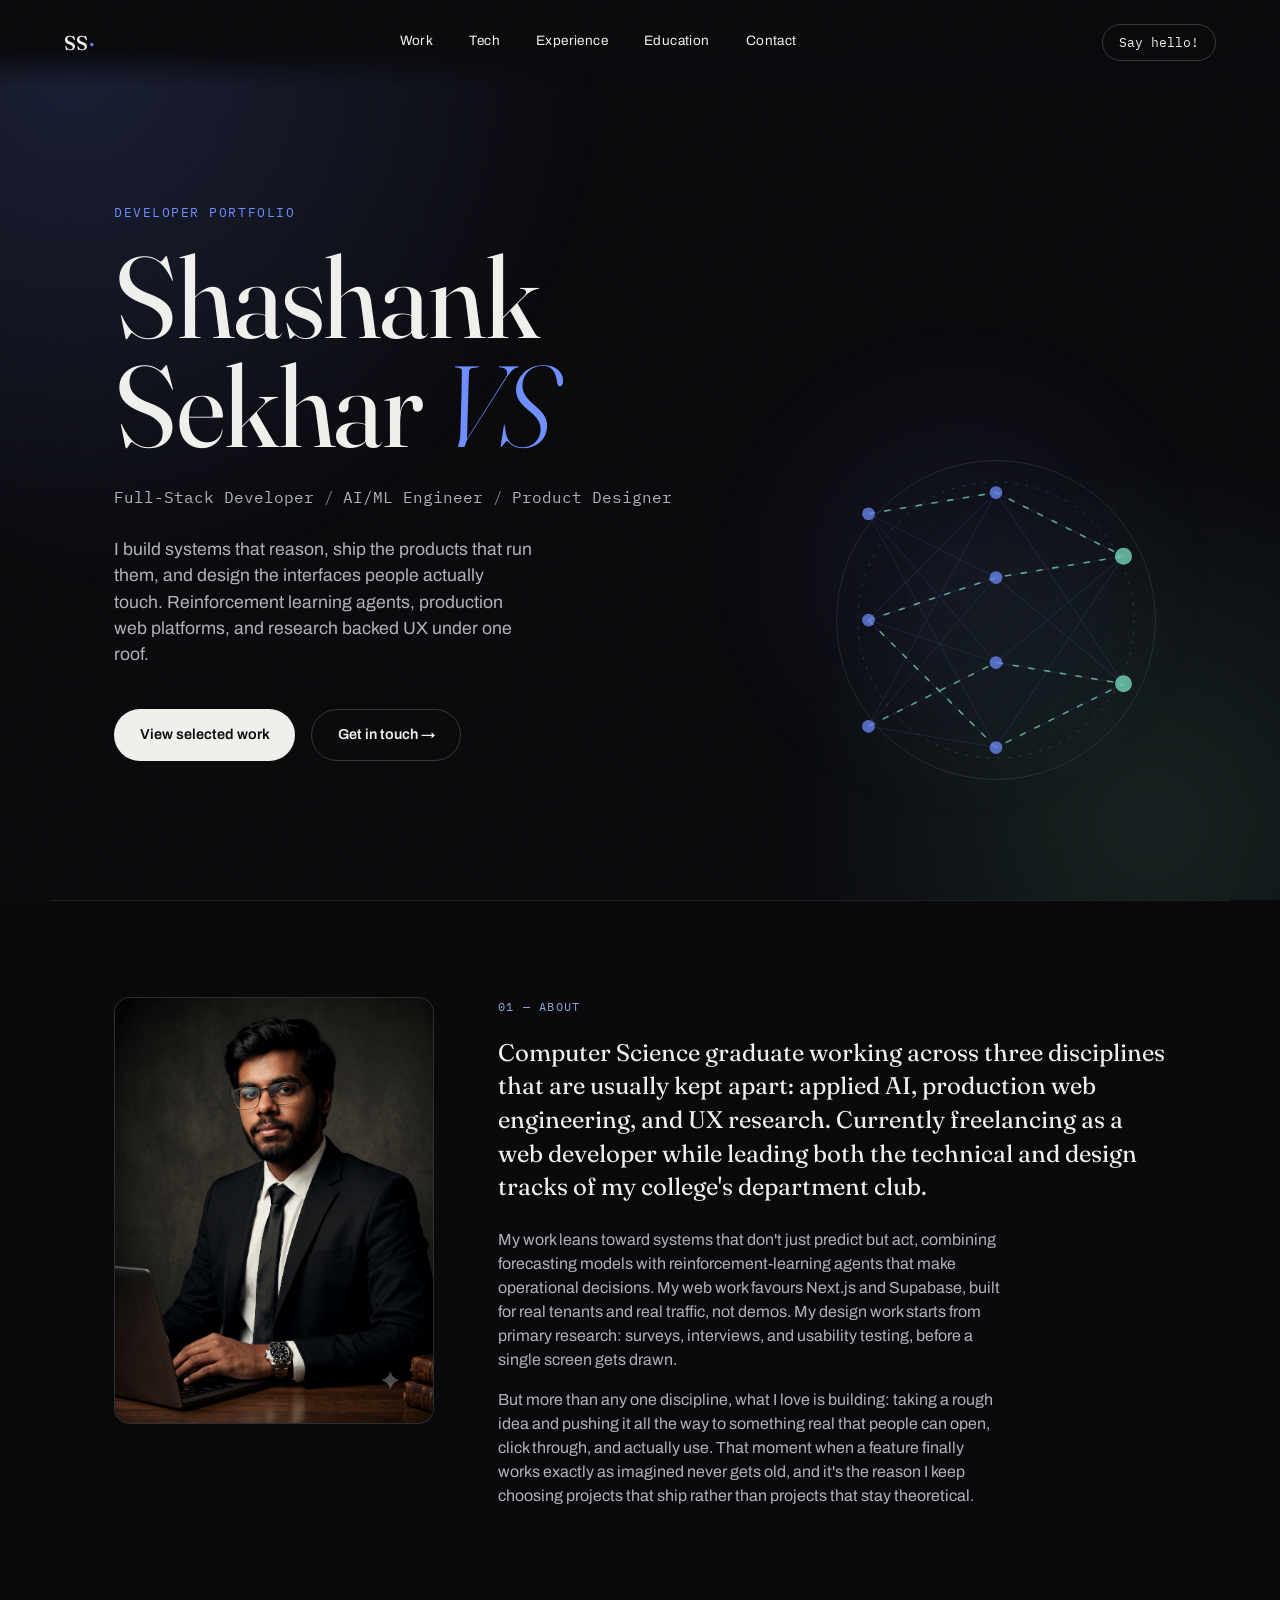
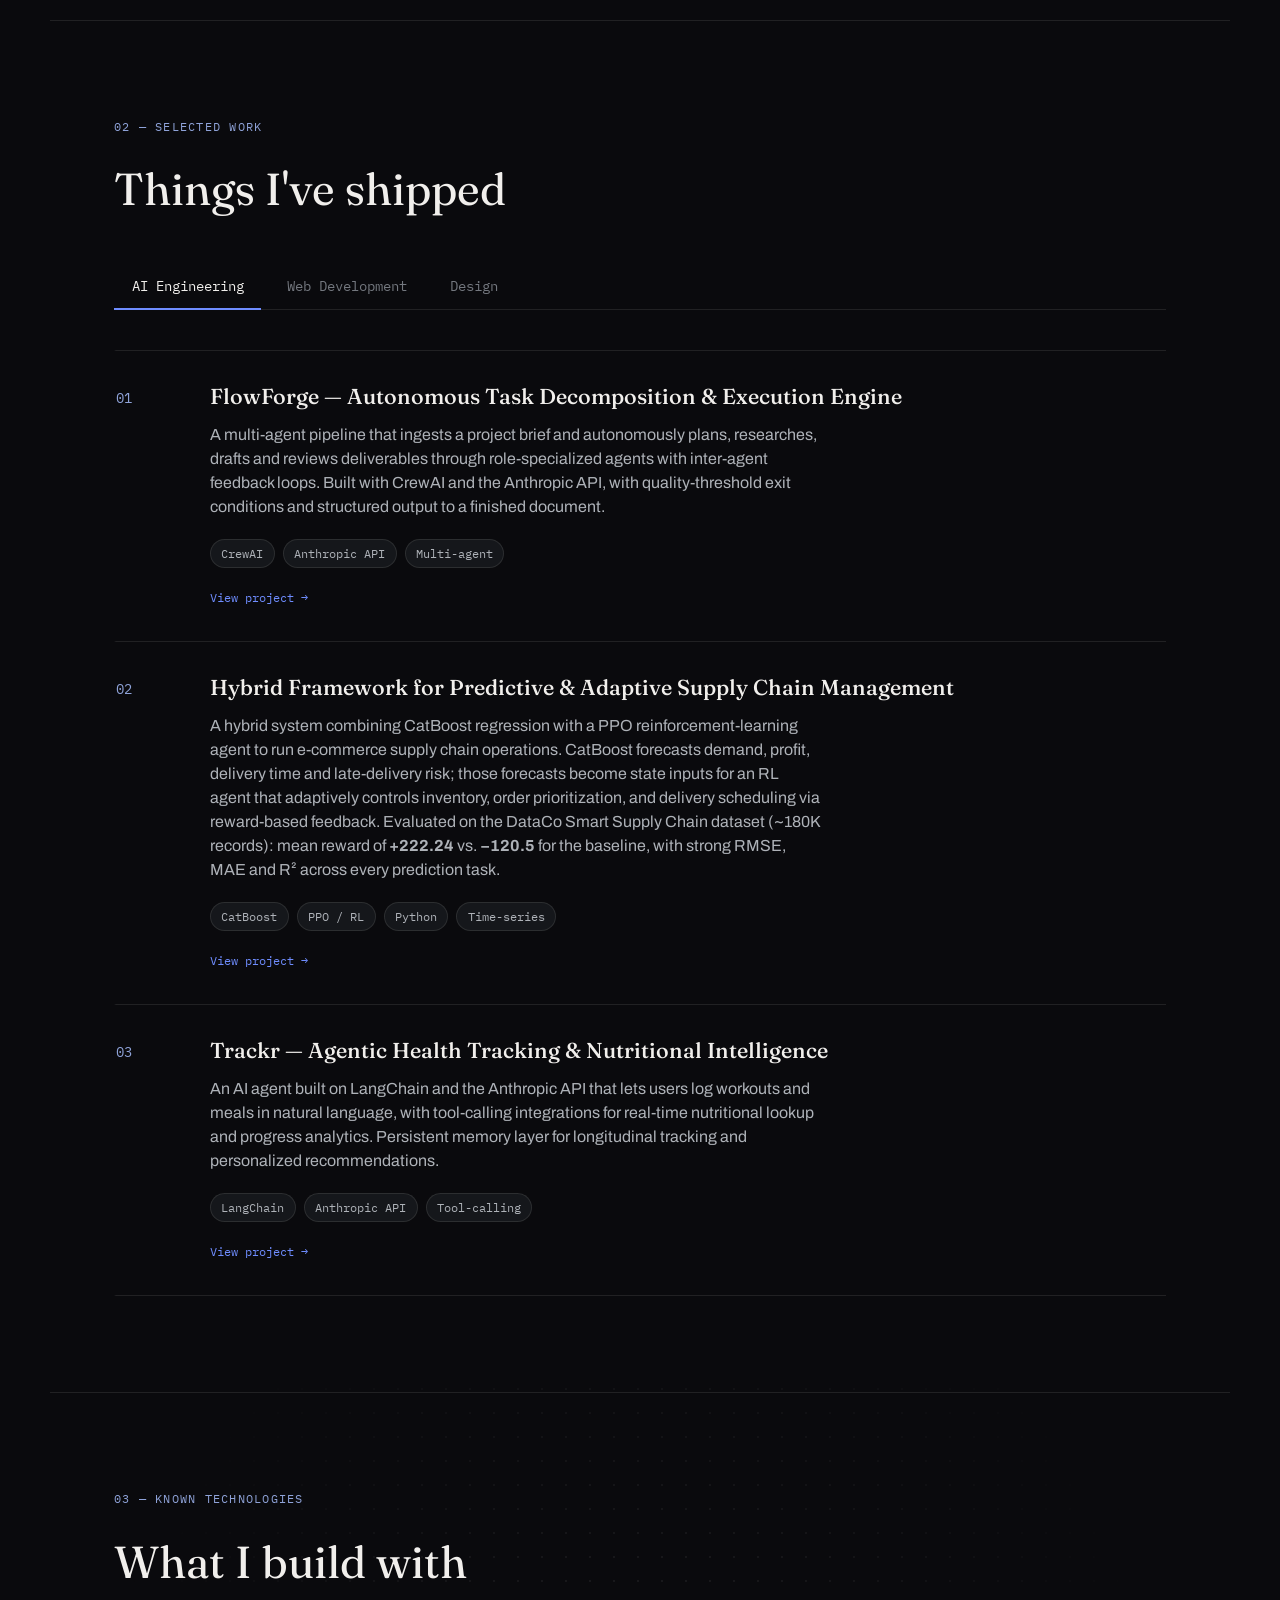
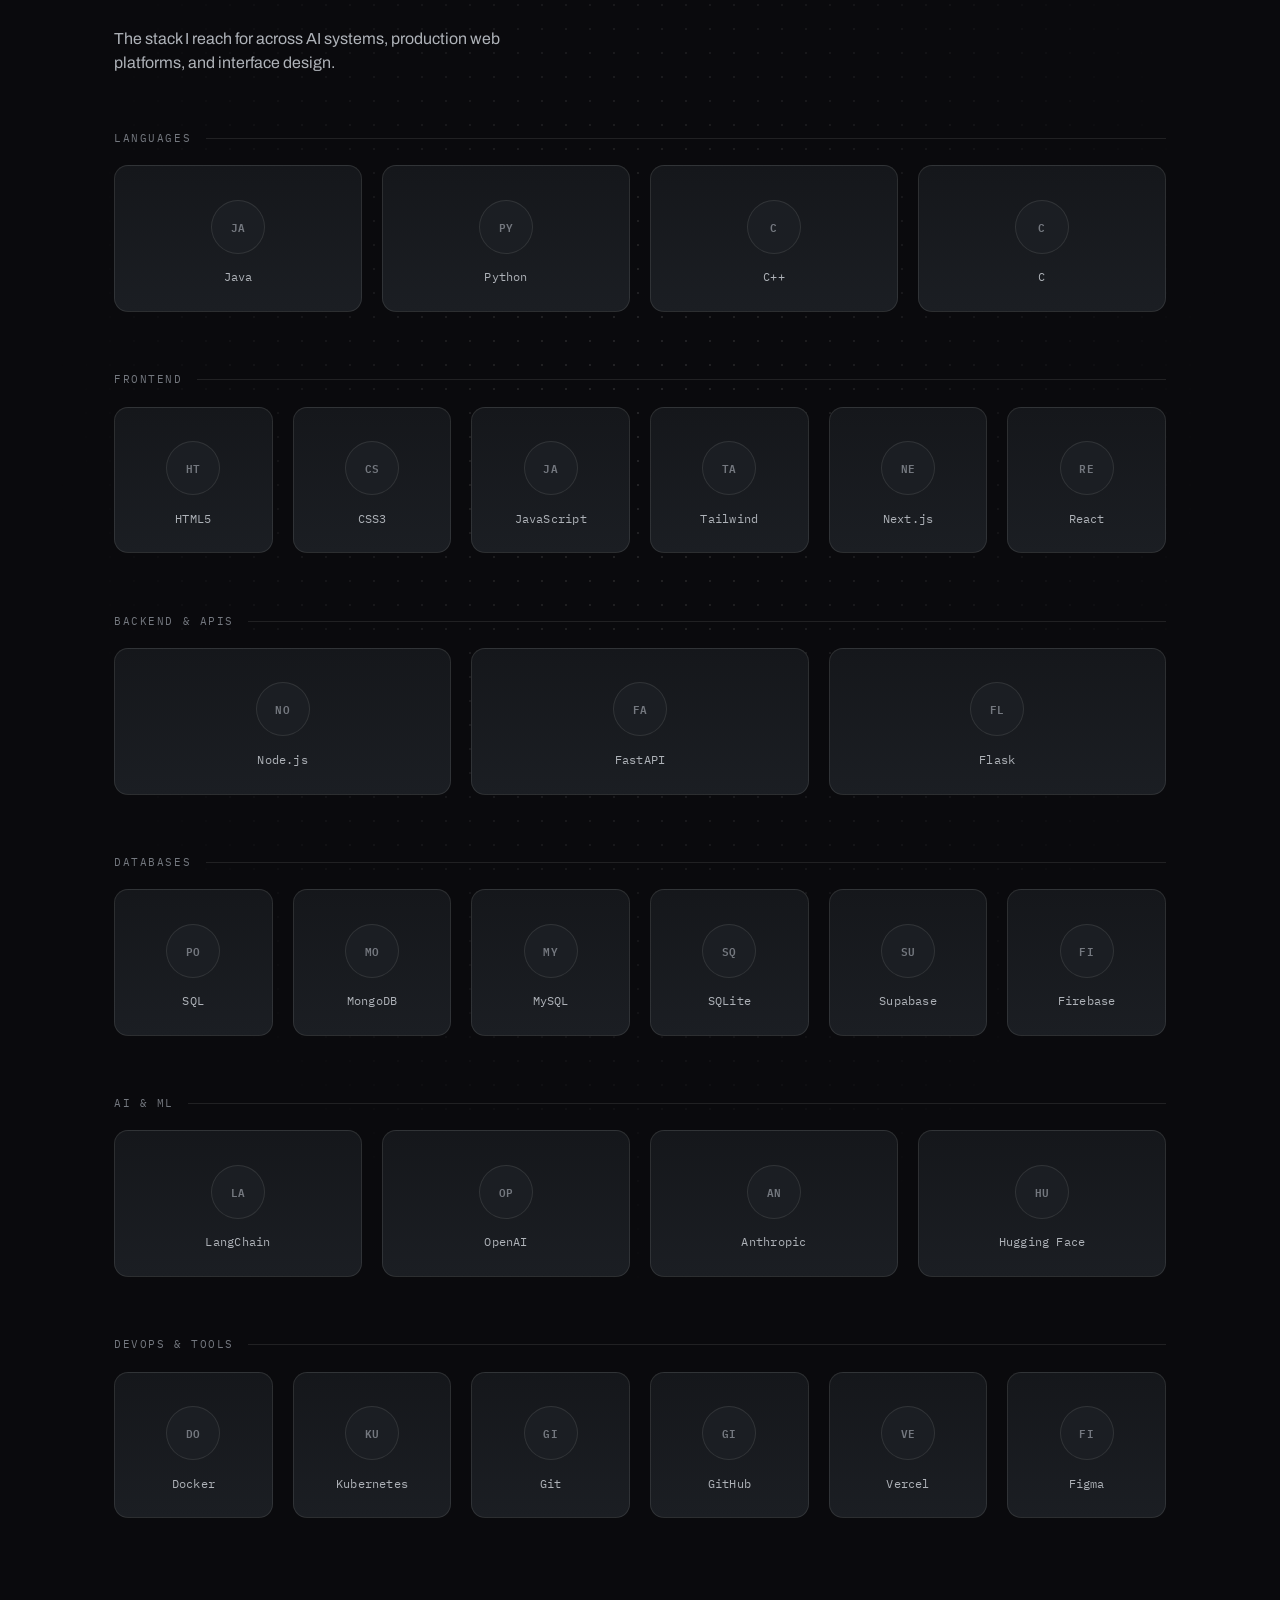
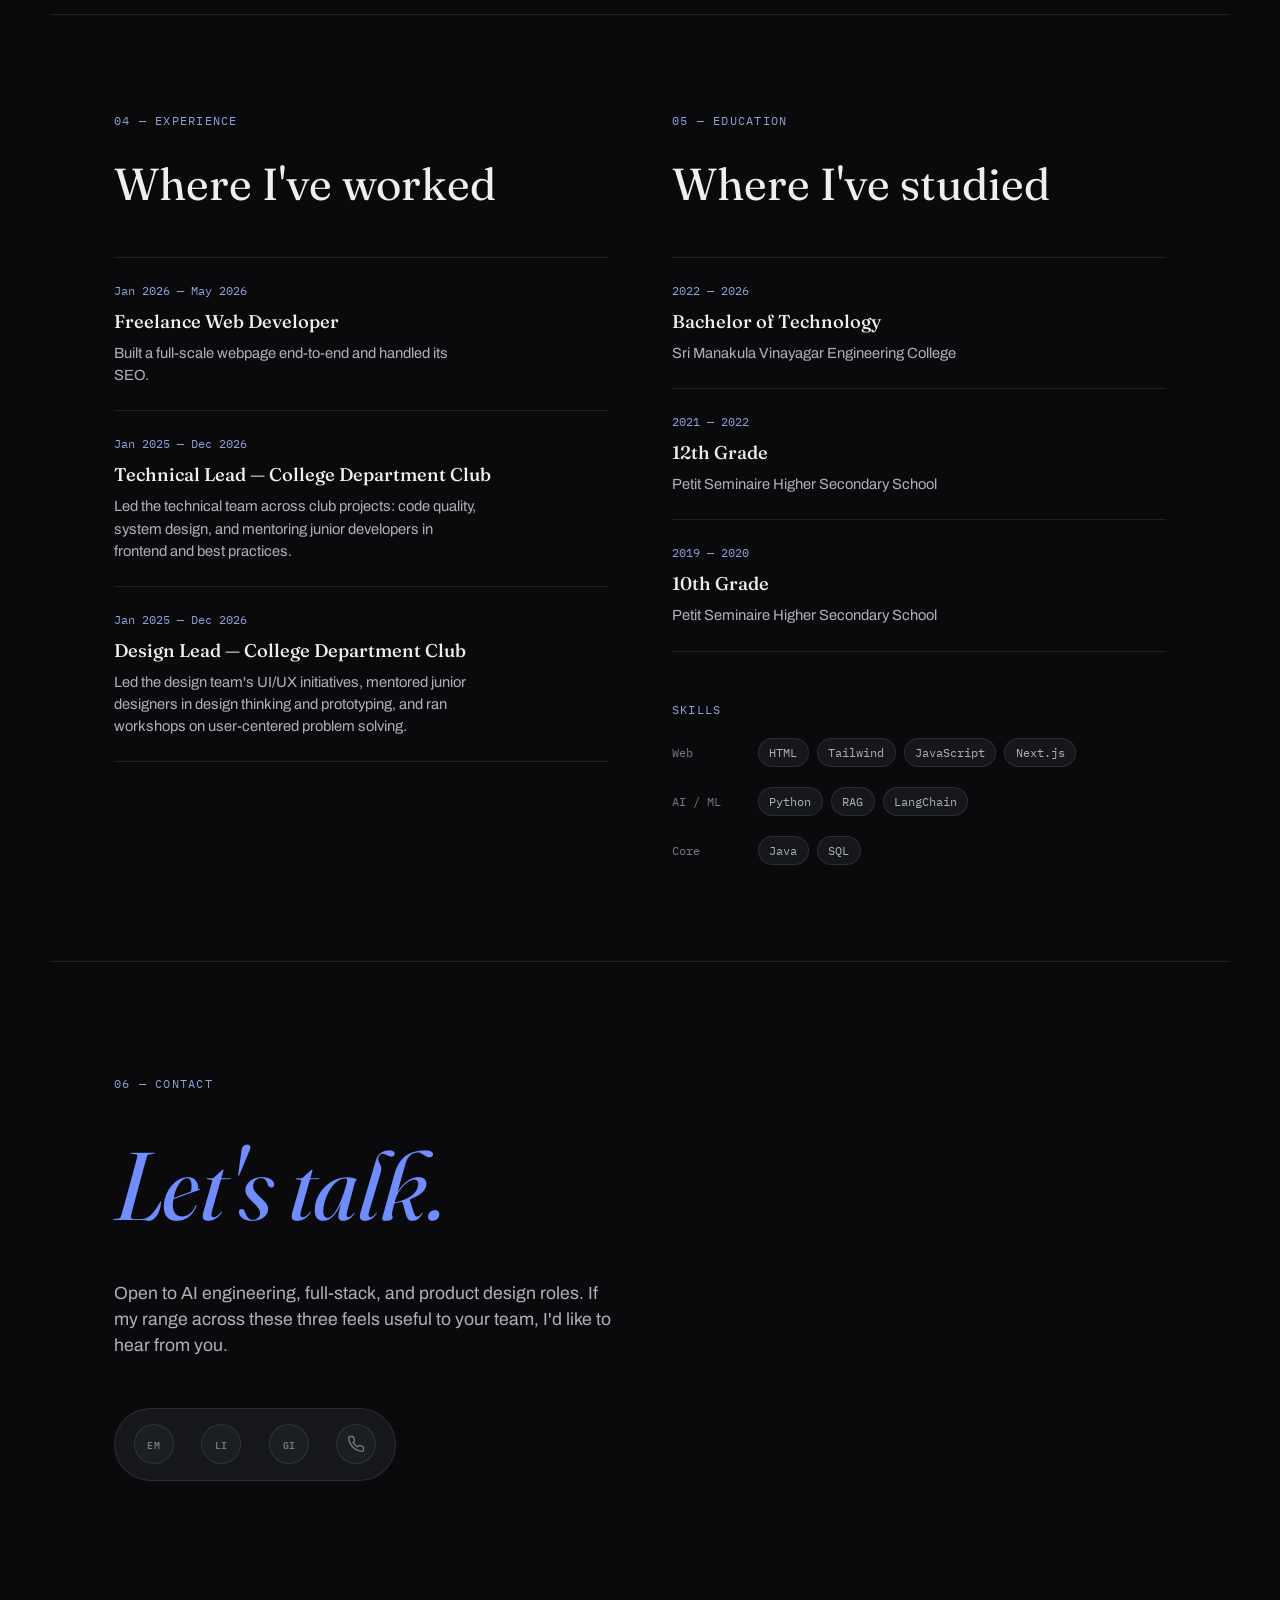
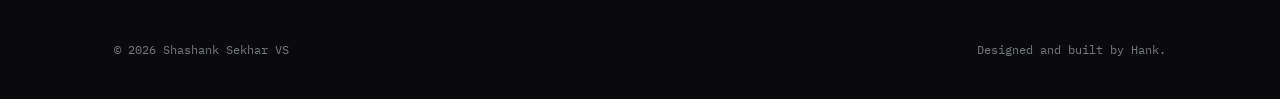
==== commit 842bbeec: "Add mobile nav, fix tab overflow on small screens, add favicon" ====
--- a/index.html
+++ b/index.html
@@ -8,6 +8,7 @@
 <link rel="preconnect" href="https://fonts.googleapis.com">
 <link rel="preconnect" href="https://fonts.gstatic.com" crossorigin>
 <link href="https://fonts.googleapis.com/css2?family=Fraunces:ital,opsz,wght@0,9..144,300;0,9..144,400;0,9..144,500;0,9..144,600;1,9..144,400;1,9..144,500&family=Archivo:wght@400;500;600;700&family=IBM+Plex+Mono:wght@400;500&display=swap" rel="stylesheet">
+<link rel="icon" type="image/svg+xml" href="assets/favicon.svg">
 <link rel="stylesheet" href="css/style.css">
 </head>
 <body>
@@ -37,7 +38,21 @@
     <a href="#contact">Contact</a>
   </nav>
   <a href="mailto:vsshashank08@gmail.com" class="nav-cta">Say hello!</a>
+  <button class="nav-toggle" aria-label="Open menu" aria-expanded="false">
+    <span></span><span></span><span></span>
+  </button>
 </header>
+
+<div class="mobile-nav">
+  <nav>
+    <a href="#work">Work</a>
+    <a href="#tech">Tech</a>
+    <a href="#experience">Experience</a>
+    <a href="#education">Education</a>
+    <a href="#contact">Contact</a>
+  </nav>
+  <a href="mailto:vsshashank08@gmail.com" class="btn btn-primary">Say hello!</a>
+</div>
 
 <main id="top">
 
--- a/css/style.css
+++ b/css/style.css
@@ -226,8 +226,73 @@
   border-color: var(--ink);
 }
 
+.nav-toggle {
+  display: none;
+  flex-direction: column;
+  align-items: center;
+  justify-content: center;
+  gap: 4px;
+  width: 42px;
+  height: 42px;
+  padding: 0;
+  border: 1px solid var(--line-strong);
+  border-radius: 50%;
+  background: transparent;
+  cursor: pointer;
+}
+.nav-toggle span {
+  display: block;
+  width: 16px;
+  height: 1.5px;
+  background: var(--ink);
+  border-radius: 1px;
+  transition: transform var(--dur-base) var(--ease-out), opacity var(--dur-base) var(--ease-out);
+}
+.nav-toggle.open span:nth-child(1) { transform: translateY(5.5px) rotate(45deg); }
+.nav-toggle.open span:nth-child(2) { opacity: 0; }
+.nav-toggle.open span:nth-child(3) { transform: translateY(-5.5px) rotate(-45deg); }
+
+.mobile-nav {
+  position: fixed;
+  inset: 0;
+  z-index: 90;
+  display: flex;
+  flex-direction: column;
+  align-items: flex-start;
+  justify-content: center;
+  gap: 2.5rem;
+  padding: 6rem var(--gutter) 4rem;
+  background: var(--bg);
+  transform: translateY(-8%);
+  opacity: 0;
+  visibility: hidden;
+  transition: transform var(--dur-slow) var(--ease-out), opacity var(--dur-base) var(--ease-standard),
+    visibility 0s linear var(--dur-slow);
+}
+.mobile-nav.open {
+  transform: translateY(0);
+  opacity: 1;
+  visibility: visible;
+  transition: transform var(--dur-slow) var(--ease-out), opacity var(--dur-base) var(--ease-standard), visibility 0s;
+}
+.mobile-nav nav {
+  display: flex;
+  flex-direction: column;
+  gap: 1.5rem;
+}
+.mobile-nav nav a {
+  font-family: var(--font-display);
+  font-size: clamp(1.8rem, 8vw, 2.4rem);
+  color: var(--ink);
+}
+.mobile-nav nav a:hover { color: var(--accent); }
+
 @media (max-width: 720px) {
   .nav { display: none; }
+  .nav-toggle { display: flex; }
+}
+@media (min-width: 721px) {
+  .mobile-nav { display: none; }
 }
 
 /* ---------- reveal on scroll ---------- */
@@ -739,6 +804,16 @@
   margin-bottom: 2.5rem;
   border-bottom: 1px solid var(--line);
   padding-bottom: 0;
+}
+@media (max-width: 640px) {
+  .tabs {
+    overflow-x: auto;
+    flex-wrap: nowrap;
+    -webkit-overflow-scrolling: touch;
+    scrollbar-width: none;
+  }
+  .tabs::-webkit-scrollbar { display: none; }
+  .tab { white-space: nowrap; padding: 0.8rem 0.85rem; font-size: 0.78rem; }
 }
 .tab {
   background: none;
